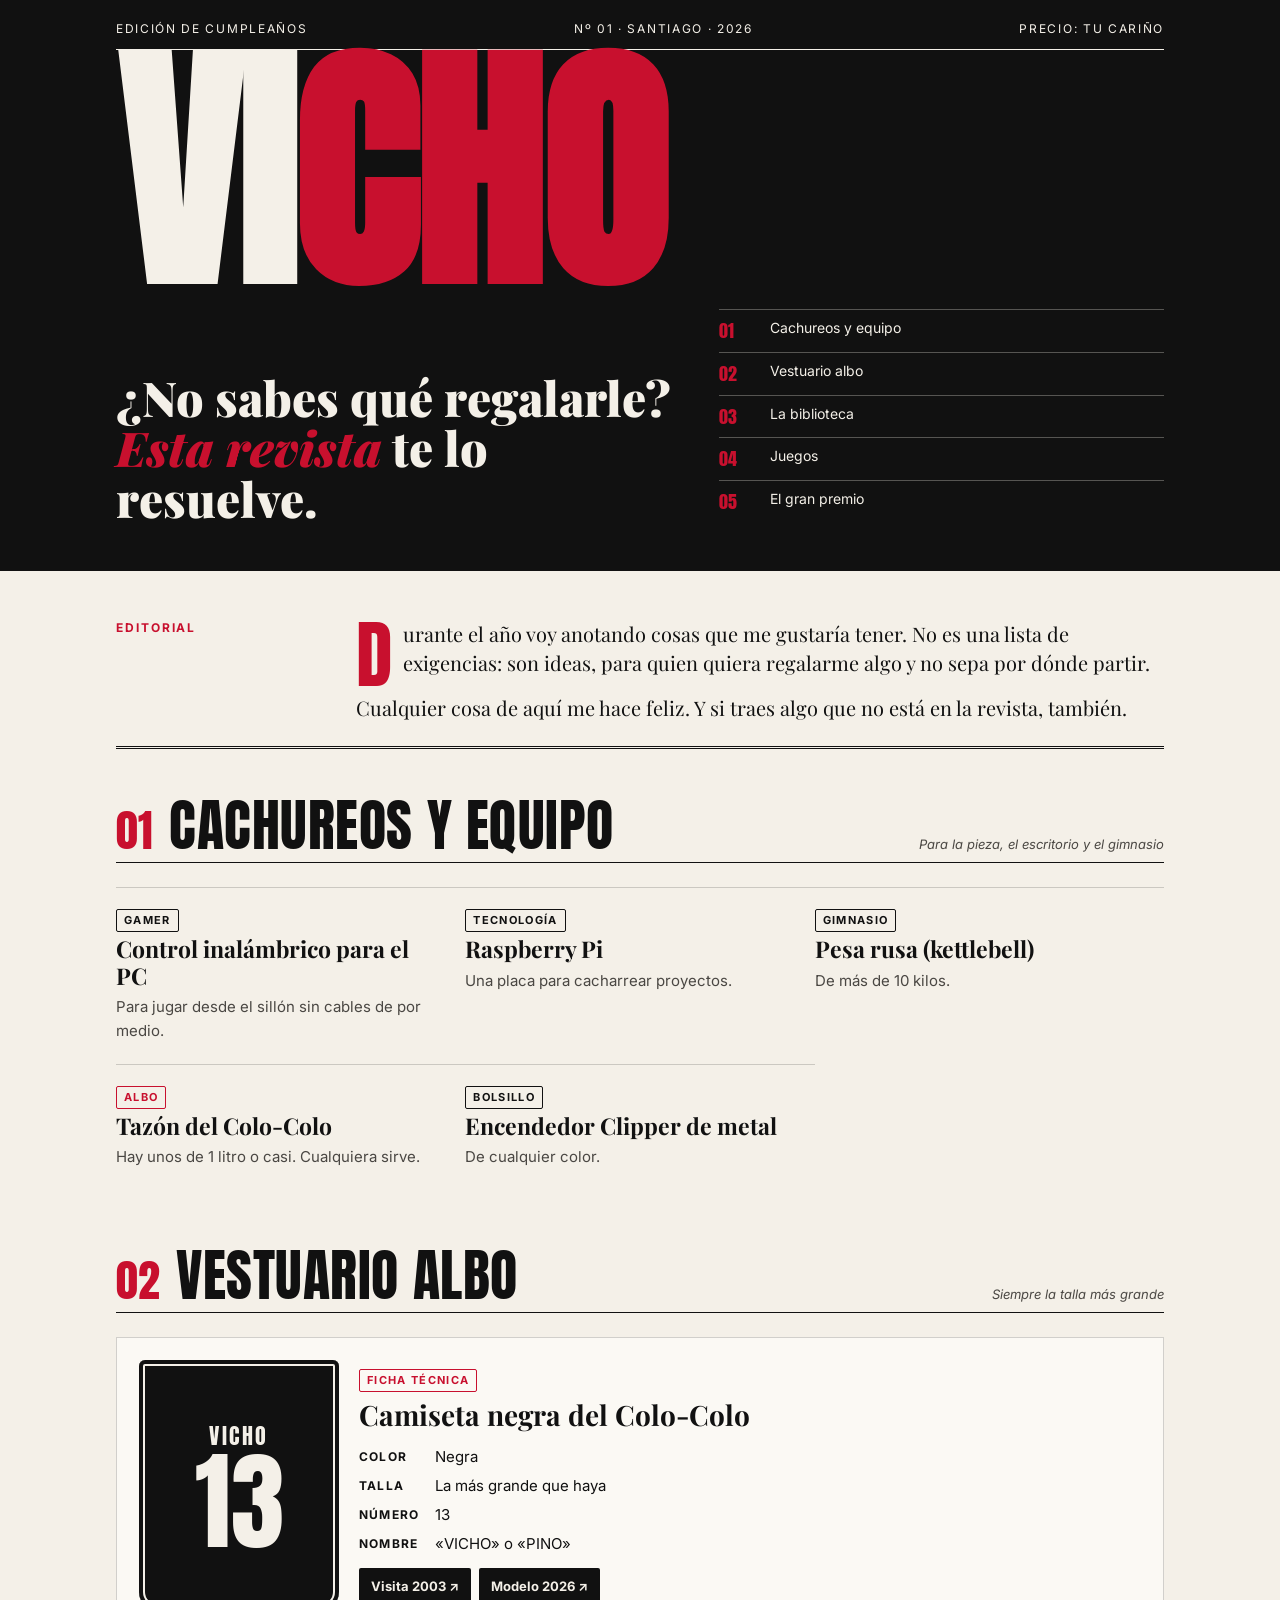
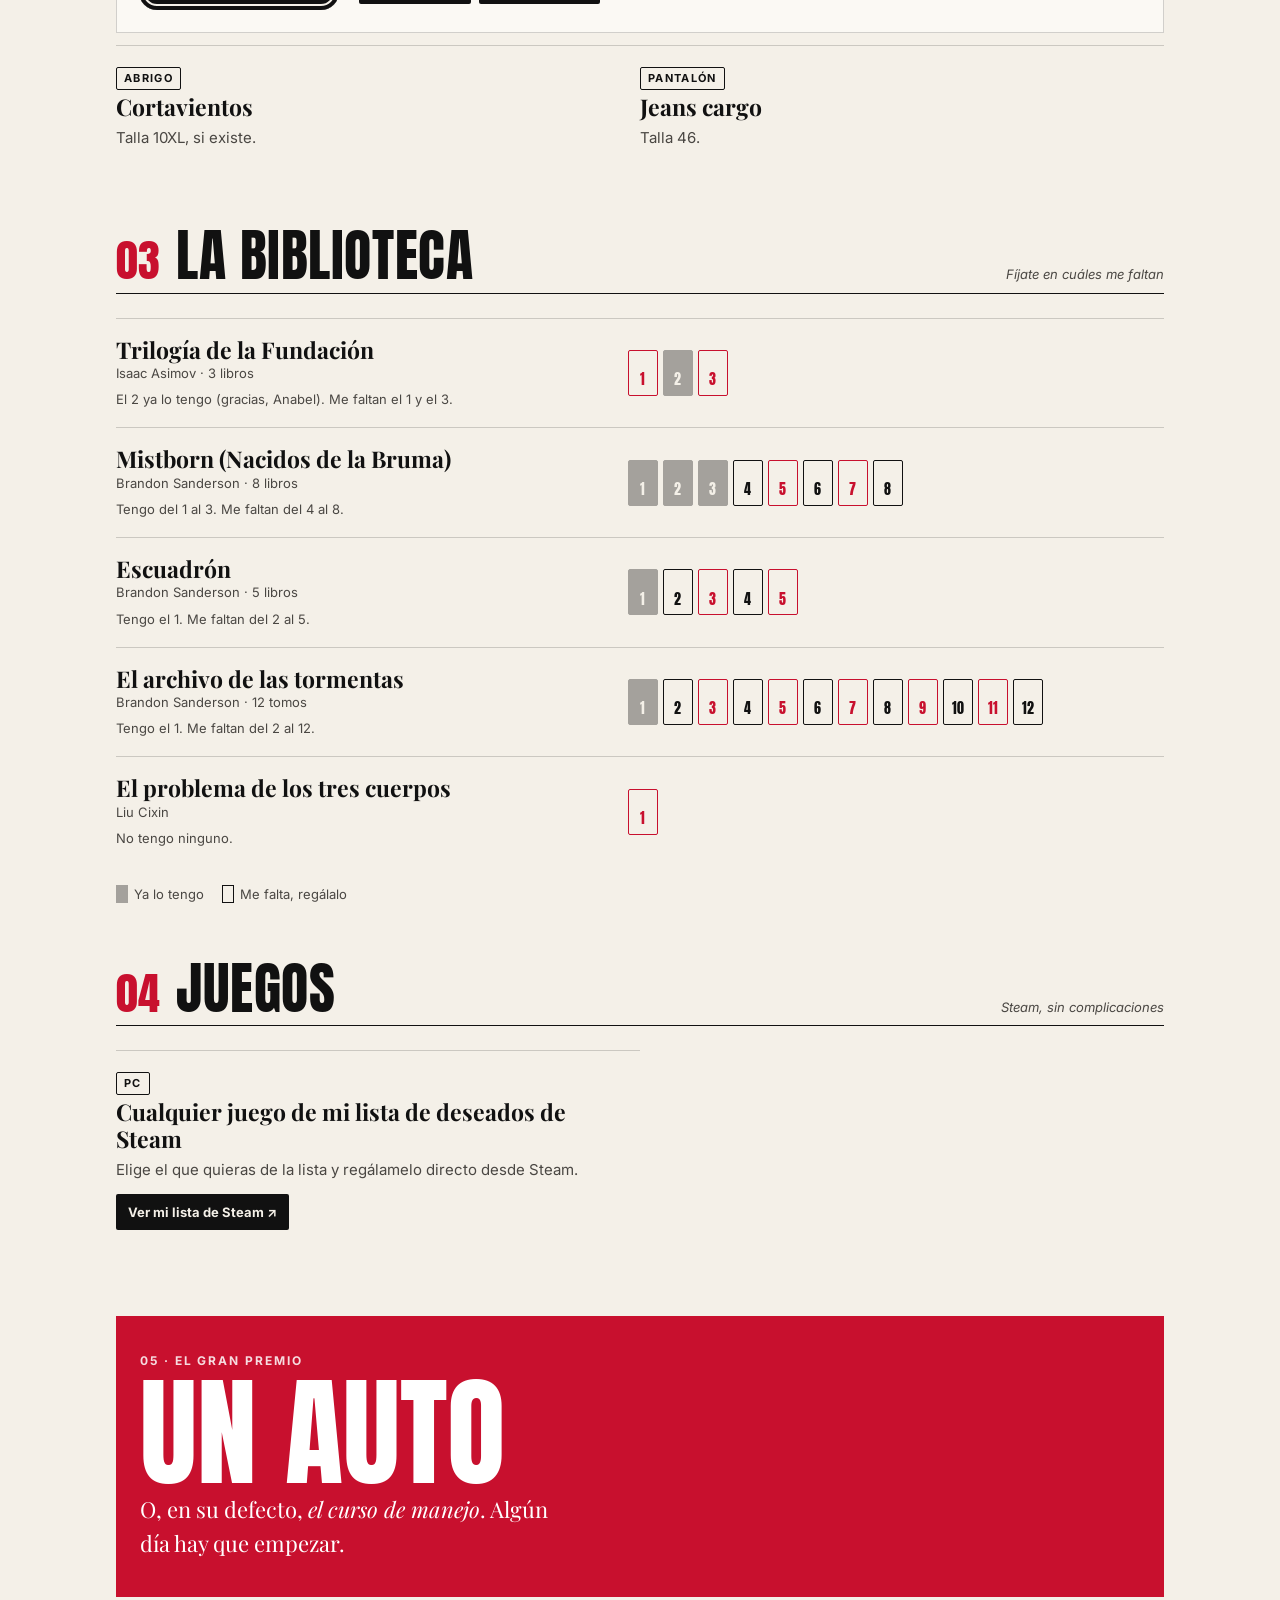
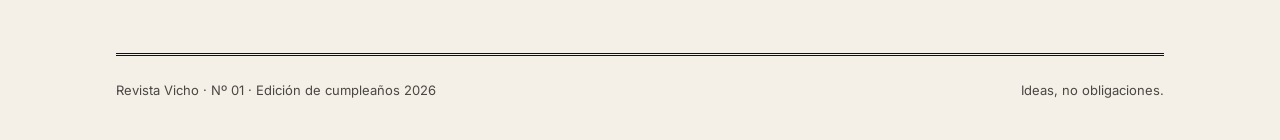
==== index.html @ fd941a2d "Revista Vicho: wishlist de cumpleaños Co-Authored-By: Claude Opus 5.5 <noreply@anthropic.com>" ====
<!doctype html>
<html lang="es">
<head>
<meta charset="utf-8">
<meta name="viewport" content="width=device-width, initial-scale=1">
<title>Revista Vicho</title>
<meta name="description" content="La wishlist de cumpleaños de Vicho, en formato revista: ideas para quien no sabe qué regalar.">
<link rel="preconnect" href="https://fonts.googleapis.com">
<link rel="preconnect" href="https://fonts.gstatic.com" crossorigin>
<link href="https://fonts.googleapis.com/css2?family=Anton&family=Playfair+Display:ital,wght@0,700;0,900;1,700&family=Inter:wght@400;500;700&display=swap" rel="stylesheet">
<style>
  :root {
    --papel: #f4f0e8;
    --tinta: #111111;
    --tinta-suave: #4a4743;
    --linea: #1111112e;
    --acento: #c8102e;
    --tarjeta: #fbf9f4;
    --tapa-fondo: #111111;
    --tapa-texto: #f4f0e8;
  }
  @media (prefers-color-scheme: dark) {
    :root:not([data-theme="light"]) {
      --papel: #141414;
      --tinta: #f1ede5;
      --tinta-suave: #b3ada3;
      --linea: #f1ede533;
      --acento: #ff4d5e;
      --tarjeta: #1c1c1c;
      --tapa-fondo: #f1ede5;
      --tapa-texto: #111111;
    }
  }
  :root[data-theme="dark"] {
    --papel: #141414;
    --tinta: #f1ede5;
    --tinta-suave: #b3ada3;
    --linea: #f1ede533;
    --acento: #ff4d5e;
    --tarjeta: #1c1c1c;
    --tapa-fondo: #f1ede5;
    --tapa-texto: #111111;
  }

  * { box-sizing: border-box; }
  html { -webkit-text-size-adjust: 100%; }
  body {
    margin: 0;
    background: var(--papel);
    color: var(--tinta);
    font-family: "Inter", system-ui, sans-serif;
    font-size: 16px;
    line-height: 1.55;
  }
  a { color: inherit; }
  .hoja { max-width: 1080px; margin: 0 auto; padding: 0 16px; }

  /* ---------- Portada ---------- */
  .portada {
    background: var(--tapa-fondo);
    color: var(--tapa-texto);
    padding: 20px 0 48px;
    overflow: hidden;
  }
  .barra {
    display: flex; justify-content: space-between; gap: 12px; flex-wrap: wrap;
    font-size: 12px; letter-spacing: .14em; text-transform: uppercase;
    border-bottom: 1px solid currentColor; padding-bottom: 10px;
  }
  .cabecera {
    font-family: "Anton", Impact, sans-serif;
    font-size: clamp(88px, 24vw, 260px);
    line-height: .82;
    letter-spacing: -.01em;
    margin: 18px 0 0;
    text-transform: uppercase;
  }
  .cabecera span { color: var(--acento); }
  .bajada {
    display: grid; grid-template-columns: 1fr; gap: 24px; margin-top: 28px;
  }
  @media (min-width: 760px) { .bajada { grid-template-columns: 1.3fr 1fr; align-items: end; } }
  .titular {
    font-family: "Playfair Display", Georgia, serif;
    font-weight: 900; font-size: clamp(28px, 4.6vw, 48px); line-height: 1.05; margin: 0;
  }
  .titular em { font-style: italic; color: var(--acento); }
  .sumario { list-style: none; margin: 0; padding: 0; font-size: 14px; }
  .sumario li { display: flex; gap: 12px; padding: 7px 0; border-top: 1px solid color-mix(in srgb, currentColor 30%, transparent); }
  .sumario b { font-family: "Anton", sans-serif; font-weight: 400; font-size: 18px; min-width: 2.2em; color: var(--acento); }
  .sumario a { text-decoration: none; }
  .sumario a:hover { text-decoration: underline; }

  /* ---------- Editorial ---------- */
  .editorial {
    display: grid; grid-template-columns: 1fr; gap: 20px;
    padding: 48px 0 8px; border-bottom: 3px double var(--tinta);
  }
  @media (min-width: 760px) { .editorial { grid-template-columns: 220px 1fr; } }
  .rotulo {
    font-size: 12px; letter-spacing: .16em; text-transform: uppercase; font-weight: 700; color: var(--acento);
  }
  .editorial p { margin: 0 0 16px; font-family: "Playfair Display", Georgia, serif; font-size: 20px; line-height: 1.45; }
  .editorial p:first-child::first-letter {
    font-family: "Anton", sans-serif; float: left; font-size: 74px; line-height: .8; padding: 6px 10px 0 0; color: var(--acento);
  }

  /* ---------- Secciones ---------- */
  .seccion { padding: 48px 0 8px; }
  .seccion-cab {
    display: flex; align-items: baseline; gap: 16px; flex-wrap: wrap;
    border-bottom: 1px solid var(--tinta); padding-bottom: 8px; margin-bottom: 24px;
  }
  .seccion-cab .num { font-family: "Anton", sans-serif; font-size: 44px; line-height: 1; color: var(--acento); }
  .seccion-cab h2 {
    font-family: "Anton", sans-serif; font-weight: 400; text-transform: uppercase;
    font-size: clamp(32px, 6vw, 56px); line-height: 1; margin: 0; letter-spacing: .01em;
  }
  .seccion-cab .pie { margin-left: auto; font-size: 13px; color: var(--tinta-suave); font-style: italic; }

  .grilla { display: grid; grid-template-columns: 1fr; gap: 0; }
  @media (min-width: 640px) { .grilla { grid-template-columns: 1fr 1fr; } }
  @media (min-width: 960px) { .grilla.tres { grid-template-columns: repeat(3, 1fr); } }

  .item {
    padding: 18px 18px 22px 0; border-top: 1px solid var(--linea);
  }
  @media (min-width: 640px) {
    .item { padding-right: 24px; }
  }
  .item h3 {
    font-family: "Playfair Display", Georgia, serif; font-weight: 700; font-size: 23px; line-height: 1.15; margin: 4px 0 6px;
  }
  .item p { margin: 0; color: var(--tinta-suave); font-size: 15px; }
  .etiqueta {
    display: inline-block; font-size: 11px; letter-spacing: .12em; text-transform: uppercase; font-weight: 700;
    border: 1px solid currentColor; padding: 2px 7px; border-radius: 2px;
  }
  .etiqueta.roja { color: var(--acento); }
  .enlaces { display: flex; flex-wrap: wrap; gap: 8px; margin-top: 12px; }
  .boton {
    display: inline-flex; align-items: center; gap: 6px; text-decoration: none; font-size: 13px; font-weight: 700;
    background: var(--tinta); color: var(--papel); padding: 8px 12px; border-radius: 2px;
  }
  .boton:hover { background: var(--acento); color: #fff; }
  .boton:focus-visible, a:focus-visible { outline: 3px solid var(--acento); outline-offset: 2px; }

  /* Ficha técnica para la polera */
  .ficha {
    background: var(--tarjeta); border: 1px solid var(--linea); padding: 22px; margin-top: 8px;
    display: grid; grid-template-columns: 1fr; gap: 20px;
  }
  @media (min-width: 760px) { .ficha { grid-template-columns: 200px 1fr; align-items: center; } }
  .dorsal {
    background: #111; color: #f4f0e8; aspect-ratio: 4/5; display: flex; flex-direction: column; align-items: center;
    justify-content: center; border-radius: 6px 6px 18px 18px; max-width: 200px; width: 100%; margin: 0 auto;
    box-shadow: inset 0 0 0 4px #111, inset 0 0 0 6px #f4f0e8;
  }
  .dorsal .nombre { font-family: "Anton", sans-serif; letter-spacing: .12em; font-size: 22px; }
  .dorsal .n13 { font-family: "Anton", sans-serif; font-size: 108px; line-height: .9; }
  .ficha dl { margin: 0; display: grid; grid-template-columns: max-content 1fr; gap: 6px 16px; font-size: 15px; }
  .ficha dt { font-weight: 700; text-transform: uppercase; font-size: 12px; letter-spacing: .1em; padding-top: 3px; }
  .ficha dd { margin: 0; }

  /* Libros */
  .saga { padding: 18px 0; border-top: 1px solid var(--linea); display: grid; grid-template-columns: 1fr; gap: 10px; }
  @media (min-width: 760px) { .saga { grid-template-columns: 1fr 1.1fr; align-items: center; gap: 24px; } }
  .saga h3 { font-family: "Playfair Display", Georgia, serif; font-size: 23px; margin: 0; line-height: 1.15; }
  .saga .autor { font-size: 13px; color: var(--tinta-suave); }
  .lomos { display: flex; flex-wrap: wrap; gap: 5px; }
  .lomo {
    width: 30px; height: 46px; display: flex; align-items: flex-end; justify-content: center; padding-bottom: 4px;
    font-family: "Anton", sans-serif; font-size: 14px; border: 1.5px solid var(--tinta); border-radius: 2px;
  }
  .lomo.tengo { background: var(--tinta); color: var(--papel); opacity: .35; }
  .lomo.falta { background: transparent; color: var(--tinta); }
  .lomo.falta:nth-child(odd) { border-color: var(--acento); color: var(--acento); }
  .saga .nota { font-size: 13px; color: var(--tinta-suave); margin-top: 6px; }
  .leyenda { display: flex; gap: 18px; font-size: 13px; color: var(--tinta-suave); margin-top: 18px; flex-wrap: wrap; }
  .leyenda span { display: inline-flex; align-items: center; gap: 6px; }
  .leyenda i { width: 12px; height: 18px; border: 1.5px solid var(--tinta); display: inline-block; }
  .leyenda i.t { background: var(--tinta); opacity: .35; }

  /* Gran premio */
  .premio {
    margin: 56px 0 0; background: var(--acento); color: #fff; padding: 36px 24px; position: relative; overflow: hidden;
  }
  .premio .rotulo { color: #fff; opacity: .85; }
  .premio h2 {
    font-family: "Anton", sans-serif; font-weight: 400; text-transform: uppercase; margin: 8px 0 6px;
    font-size: clamp(48px, 11vw, 120px); line-height: .9;
  }
  .premio p { font-family: "Playfair Display", Georgia, serif; font-size: 22px; margin: 0; max-width: 34ch; }
  .premio p em { font-style: italic; }

  footer {
    margin-top: 56px; padding: 24px 0 40px; border-top: 3px double var(--tinta); font-size: 13px; color: var(--tinta-suave);
    display: flex; justify-content: space-between; gap: 12px; flex-wrap: wrap;
  }
</style>
</head>
<body>

<header class="portada">
  <div class="hoja">
    <div class="barra">
      <span>Edición de cumpleaños</span>
      <span>Nº 01 · Santiago · 2026</span>
      <span>Precio: tu cariño</span>
    </div>
    <h1 class="cabecera">Vi<span>cho</span></h1>
    <div class="bajada">
      <p class="titular">¿No sabes qué regalarle? <em>Esta revista</em> te lo resuelve.</p>
      <ul class="sumario" aria-label="En esta edición">
        <li><b>01</b><a href="#cachureos">Cachureos y equipo</a></li>
        <li><b>02</b><a href="#vestuario">Vestuario albo</a></li>
        <li><b>03</b><a href="#biblioteca">La biblioteca</a></li>
        <li><b>04</b><a href="#juegos">Juegos</a></li>
        <li><b>05</b><a href="#premio">El gran premio</a></li>
      </ul>
    </div>
  </div>
</header>

<main class="hoja">

  <section class="editorial">
    <div class="rotulo">Editorial</div>
    <div>
      <p>Durante el año voy anotando cosas que me gustaría tener. No es una lista de exigencias: son ideas, para quien quiera regalarme algo y no sepa por dónde partir.</p>
      <p>Cualquier cosa de aquí me hace feliz. Y si traes algo que no está en la revista, también.</p>
    </div>
  </section>

  <section class="seccion" id="cachureos">
    <div class="seccion-cab">
      <span class="num">01</span>
      <h2>Cachureos y equipo</h2>
      <span class="pie">Para la pieza, el escritorio y el gimnasio</span>
    </div>
    <div class="grilla tres">
      <article class="item">
        <span class="etiqueta">Gamer</span>
        <h3>Control inalámbrico para el PC</h3>
        <p>Para jugar desde el sillón sin cables de por medio.</p>
      </article>
      <article class="item">
        <span class="etiqueta">Tecnología</span>
        <h3>Raspberry Pi</h3>
        <p>Una placa para cacharrear proyectos.</p>
      </article>
      <article class="item">
        <span class="etiqueta">Gimnasio</span>
        <h3>Pesa rusa (kettlebell)</h3>
        <p>De más de 10 kilos.</p>
      </article>
      <article class="item">
        <span class="etiqueta roja">Albo</span>
        <h3>Tazón del Colo-Colo</h3>
        <p>Hay unos de 1 litro o casi. Cualquiera sirve.</p>
      </article>
      <article class="item">
        <span class="etiqueta">Bolsillo</span>
        <h3>Encendedor Clipper de metal</h3>
        <p>De cualquier color.</p>
      </article>
    </div>
  </section>

  <section class="seccion" id="vestuario">
    <div class="seccion-cab">
      <span class="num">02</span>
      <h2>Vestuario albo</h2>
      <span class="pie">Siempre la talla más grande</span>
    </div>

    <div class="ficha">
      <div class="dorsal" aria-hidden="true">
        <span class="nombre">VICHO</span>
        <span class="n13">13</span>
      </div>
      <div>
        <span class="etiqueta roja">Ficha técnica</span>
        <h3 style="font-family:'Playfair Display',Georgia,serif;font-size:28px;margin:8px 0 14px;line-height:1.1">Camiseta negra del Colo-Colo</h3>
        <dl>
          <dt>Color</dt><dd>Negra</dd>
          <dt>Talla</dt><dd>La más grande que haya</dd>
          <dt>Número</dt><dd>13</dd>
          <dt>Nombre</dt><dd>«VICHO» o «PINO»</dd>
        </dl>
        <div class="enlaces">
          <a class="boton" href="https://factory-store8899.com/products/partido-de-visitante-del-colo-2003" target="_blank" rel="noopener">Visita 2003 ↗</a>
          <a class="boton" href="https://factory-store8899.com/products/2026-colo-reservaprecio-fijo-con-impuestos-incluidos-1?VariantsId=17378" target="_blank" rel="noopener">Modelo 2026 ↗</a>
        </div>
      </div>
    </div>

    <div class="grilla" style="margin-top:12px">
      <article class="item">
        <span class="etiqueta">Abrigo</span>
        <h3>Cortavientos</h3>
        <p>Talla 10XL, si existe.</p>
      </article>
      <article class="item">
        <span class="etiqueta">Pantalón</span>
        <h3>Jeans cargo</h3>
        <p>Talla 46.</p>
      </article>
    </div>
  </section>

  <section class="seccion" id="biblioteca">
    <div class="seccion-cab">
      <span class="num">03</span>
      <h2>La biblioteca</h2>
      <span class="pie">Fíjate en cuáles me faltan</span>
    </div>

    <div class="saga">
      <div>
        <h3>Trilogía de la Fundación</h3>
        <div class="autor">Isaac Asimov · 3 libros</div>
        <div class="nota">El 2 ya lo tengo (gracias, Anabel). Me faltan el 1 y el 3.</div>
      </div>
      <div class="lomos" aria-label="Tengo el 2; me faltan el 1 y el 3">
        <span class="lomo falta">1</span><span class="lomo tengo">2</span><span class="lomo falta">3</span>
      </div>
    </div>

    <div class="saga">
      <div>
        <h3>Mistborn (Nacidos de la Bruma)</h3>
        <div class="autor">Brandon Sanderson · 8 libros</div>
        <div class="nota">Tengo del 1 al 3. Me faltan del 4 al 8.</div>
      </div>
      <div class="lomos" aria-label="Tengo del 1 al 3; me faltan del 4 al 8">
        <span class="lomo tengo">1</span><span class="lomo tengo">2</span><span class="lomo tengo">3</span><span class="lomo falta">4</span><span class="lomo falta">5</span><span class="lomo falta">6</span><span class="lomo falta">7</span><span class="lomo falta">8</span>
      </div>
    </div>

    <div class="saga">
      <div>
        <h3>Escuadrón</h3>
        <div class="autor">Brandon Sanderson · 5 libros</div>
        <div class="nota">Tengo el 1. Me faltan del 2 al 5.</div>
      </div>
      <div class="lomos" aria-label="Tengo el 1; me faltan del 2 al 5">
        <span class="lomo tengo">1</span><span class="lomo falta">2</span><span class="lomo falta">3</span><span class="lomo falta">4</span><span class="lomo falta">5</span>
      </div>
    </div>

    <div class="saga">
      <div>
        <h3>El archivo de las tormentas</h3>
        <div class="autor">Brandon Sanderson · 12 tomos</div>
        <div class="nota">Tengo el 1. Me faltan del 2 al 12.</div>
      </div>
      <div class="lomos" aria-label="Tengo el 1; me faltan del 2 al 12">
        <span class="lomo tengo">1</span><span class="lomo falta">2</span><span class="lomo falta">3</span><span class="lomo falta">4</span><span class="lomo falta">5</span><span class="lomo falta">6</span><span class="lomo falta">7</span><span class="lomo falta">8</span><span class="lomo falta">9</span><span class="lomo falta">10</span><span class="lomo falta">11</span><span class="lomo falta">12</span>
      </div>
    </div>

    <div class="saga">
      <div>
        <h3>El problema de los tres cuerpos</h3>
        <div class="autor">Liu Cixin</div>
        <div class="nota">No tengo ninguno.</div>
      </div>
      <div class="lomos" aria-label="No tengo ninguno">
        <span class="lomo falta">1</span>
      </div>
    </div>

    <div class="leyenda">
      <span><i class="t"></i> Ya lo tengo</span>
      <span><i></i> Me falta, regálalo</span>
    </div>
  </section>

  <section class="seccion" id="juegos">
    <div class="seccion-cab">
      <span class="num">04</span>
      <h2>Juegos</h2>
      <span class="pie">Steam, sin complicaciones</span>
    </div>
    <div class="grilla">
      <article class="item">
        <span class="etiqueta">PC</span>
        <h3>Cualquier juego de mi lista de deseados de Steam</h3>
        <p>Elige el que quieras de la lista y regálamelo directo desde Steam.</p>
        <div class="enlaces">
          <a class="boton" href="https://store.steampowered.com/wishlist/id/Kiefer__/" target="_blank" rel="noopener">Ver mi lista de Steam ↗</a>
        </div>
      </article>
    </div>
  </section>

  <section class="premio" id="premio">
    <div class="rotulo">05 · El gran premio</div>
    <h2>Un auto</h2>
    <p>O, en su defecto, <em>el curso de manejo</em>. Algún día hay que empezar.</p>
  </section>

  <footer>
    <span>Revista Vicho · Nº 01 · Edición de cumpleaños 2026</span>
    <span>Ideas, no obligaciones.</span>
  </footer>
</main>

</body>
</html>
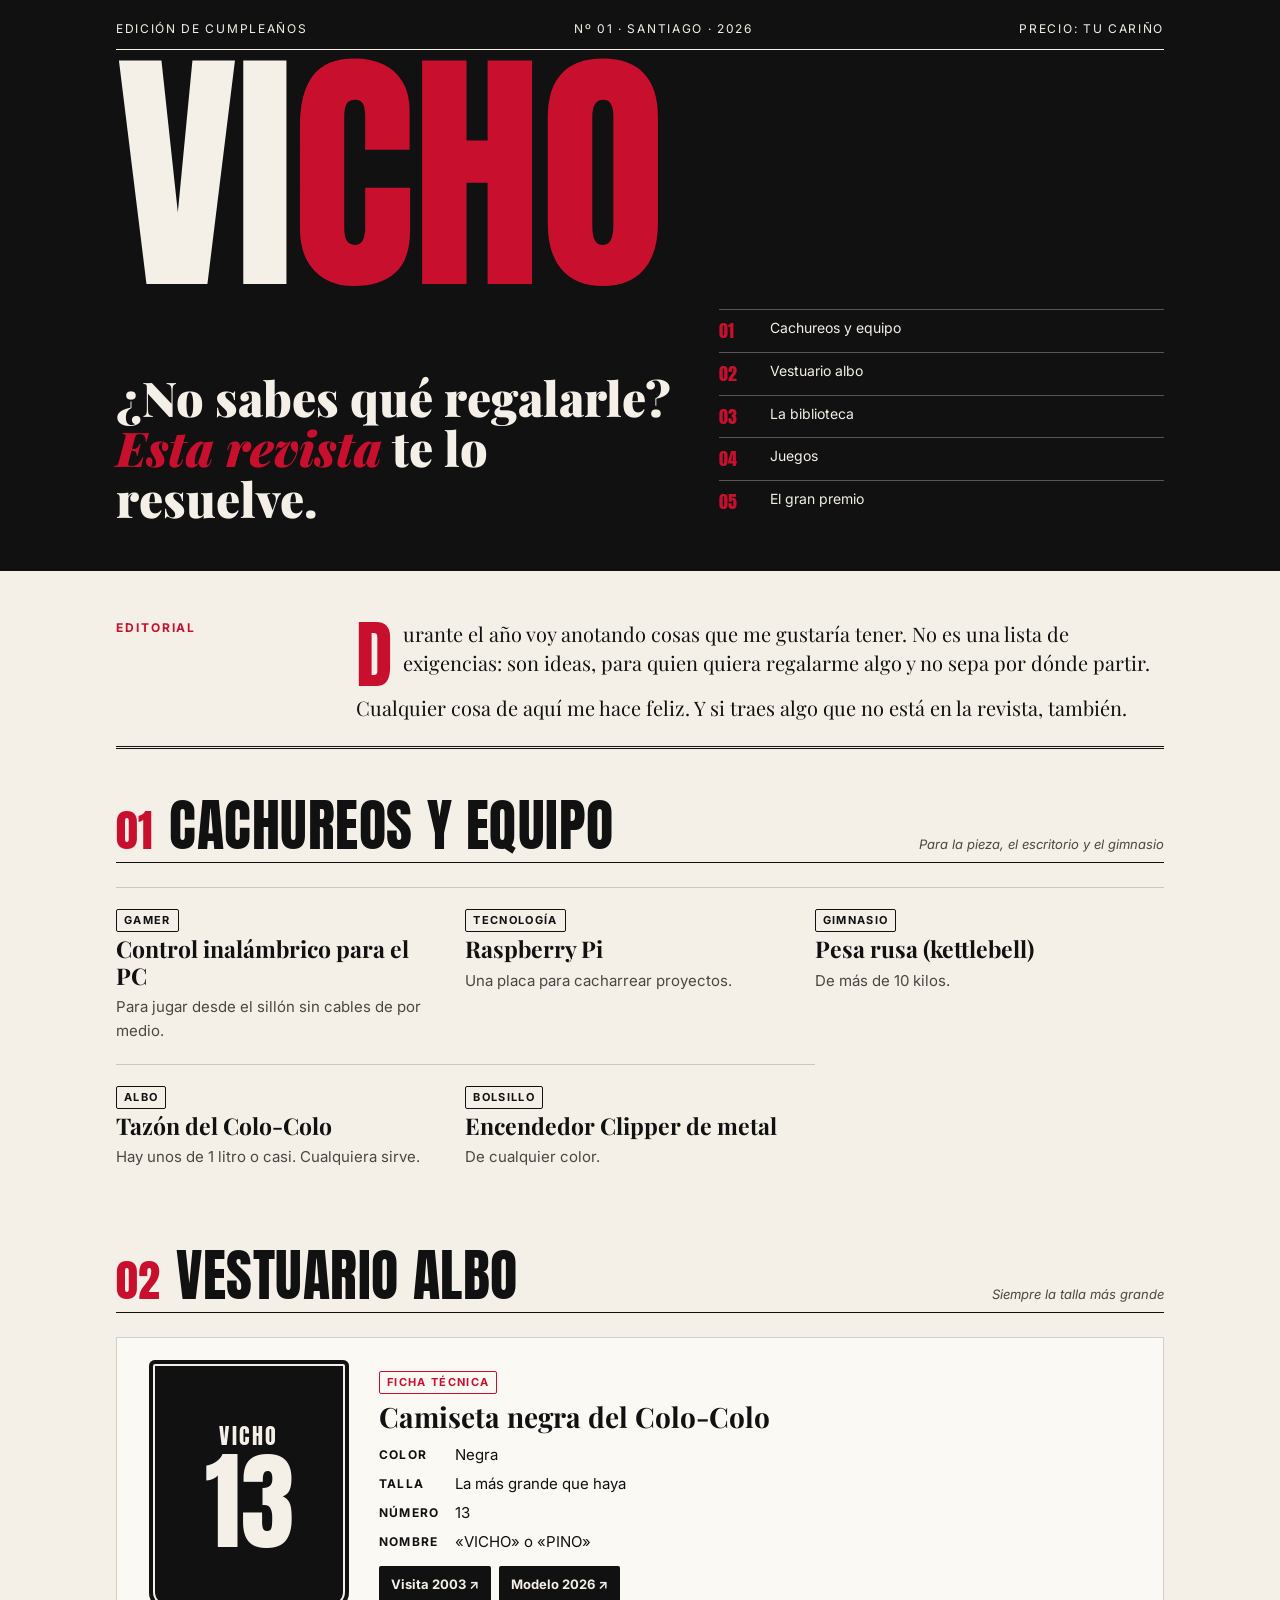
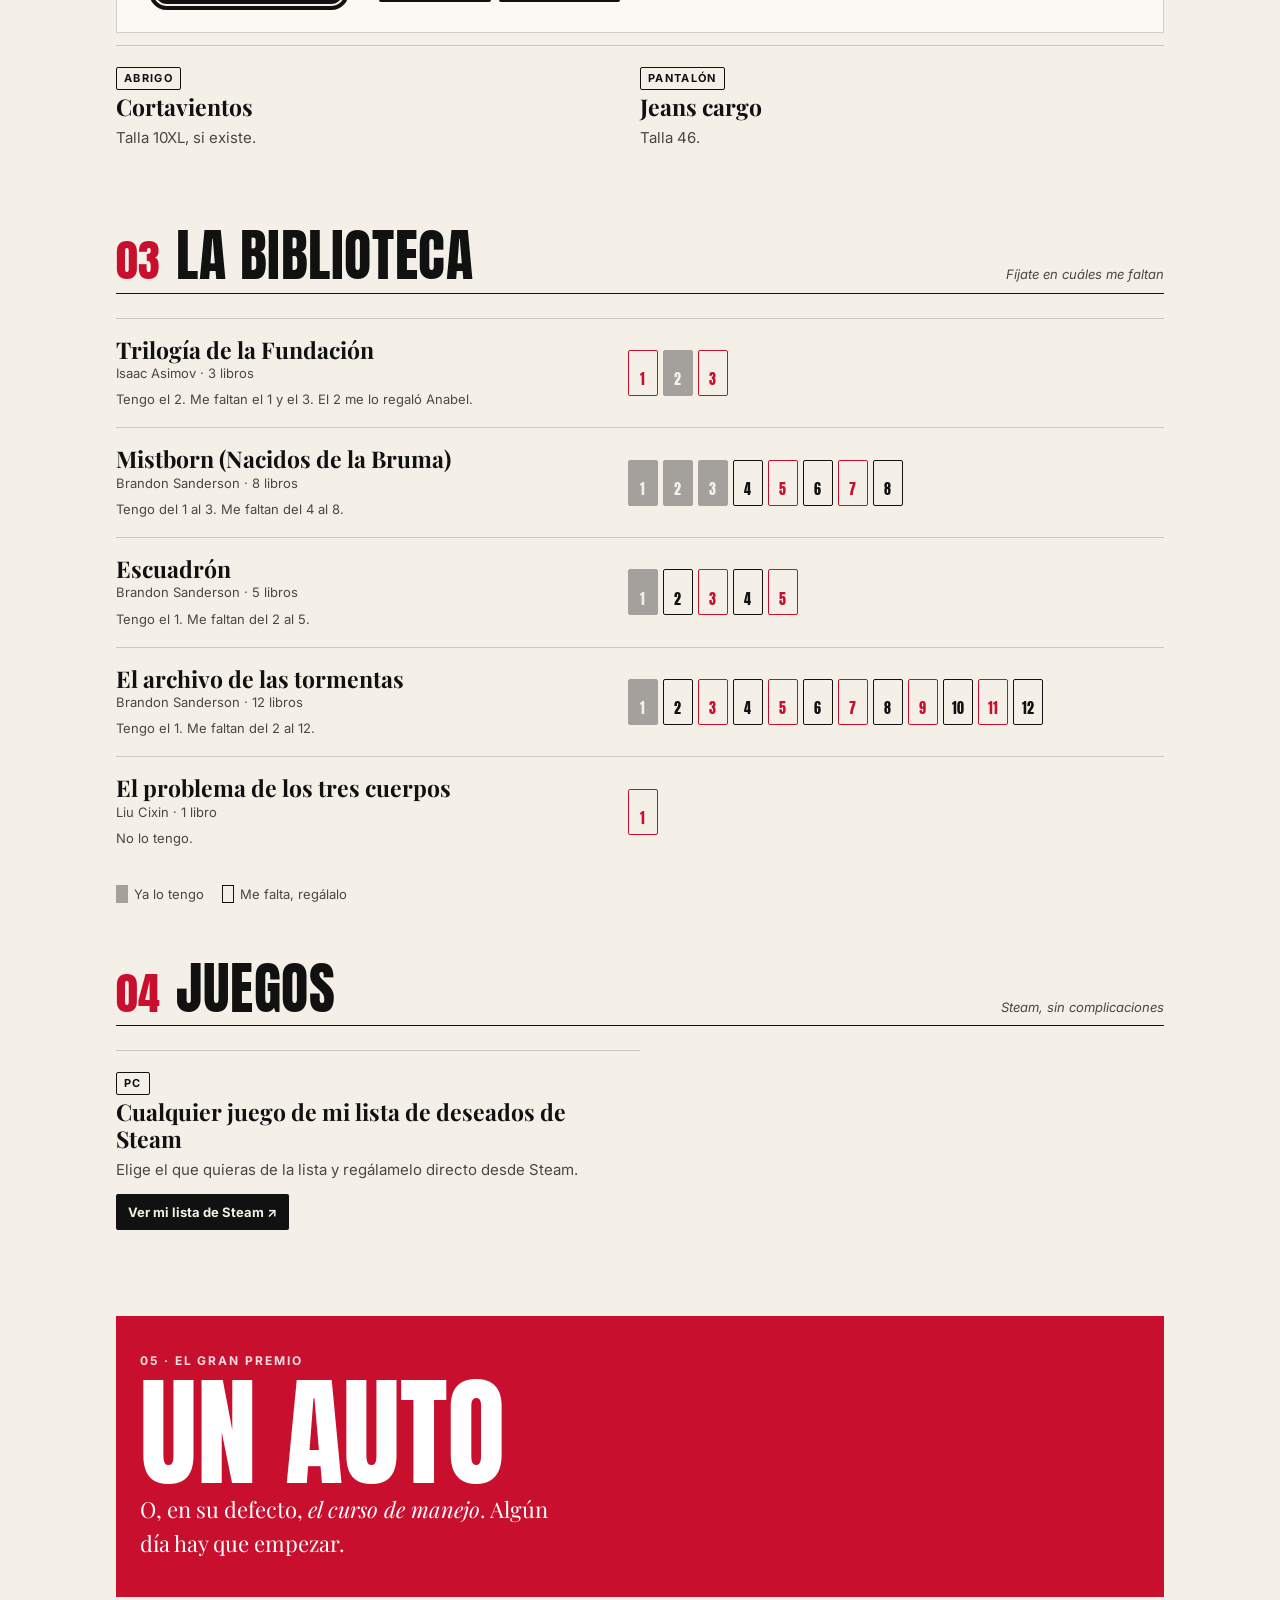
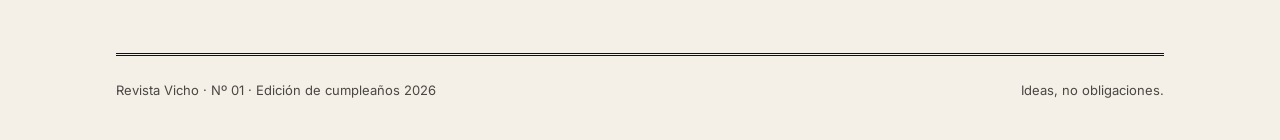
==== commit 0d4ea42b: "Editor de la revista: datos en datos.js, fotos, links y publicar.bat Co-Authored-By: Claude Opus 5.5" ====
--- a/index.html
+++ b/index.html
@@ -8,404 +8,16 @@
 <link rel="preconnect" href="https://fonts.googleapis.com">
 <link rel="preconnect" href="https://fonts.gstatic.com" crossorigin>
 <link href="https://fonts.googleapis.com/css2?family=Anton&family=Playfair+Display:ital,wght@0,700;0,900;1,700&family=Inter:wght@400;500;700&display=swap" rel="stylesheet">
-<style>
-  :root {
-    --papel: #f4f0e8;
-    --tinta: #111111;
-    --tinta-suave: #4a4743;
-    --linea: #1111112e;
-    --acento: #c8102e;
-    --tarjeta: #fbf9f4;
-    --tapa-fondo: #111111;
-    --tapa-texto: #f4f0e8;
-  }
-  @media (prefers-color-scheme: dark) {
-    :root:not([data-theme="light"]) {
-      --papel: #141414;
-      --tinta: #f1ede5;
-      --tinta-suave: #b3ada3;
-      --linea: #f1ede533;
-      --acento: #ff4d5e;
-      --tarjeta: #1c1c1c;
-      --tapa-fondo: #f1ede5;
-      --tapa-texto: #111111;
-    }
-  }
-  :root[data-theme="dark"] {
-    --papel: #141414;
-    --tinta: #f1ede5;
-    --tinta-suave: #b3ada3;
-    --linea: #f1ede533;
-    --acento: #ff4d5e;
-    --tarjeta: #1c1c1c;
-    --tapa-fondo: #f1ede5;
-    --tapa-texto: #111111;
-  }
-
-  * { box-sizing: border-box; }
-  html { -webkit-text-size-adjust: 100%; }
-  body {
-    margin: 0;
-    background: var(--papel);
-    color: var(--tinta);
-    font-family: "Inter", system-ui, sans-serif;
-    font-size: 16px;
-    line-height: 1.55;
-  }
-  a { color: inherit; }
-  .hoja { max-width: 1080px; margin: 0 auto; padding: 0 16px; }
-
-  /* ---------- Portada ---------- */
-  .portada {
-    background: var(--tapa-fondo);
-    color: var(--tapa-texto);
-    padding: 20px 0 48px;
-    overflow: hidden;
-  }
-  .barra {
-    display: flex; justify-content: space-between; gap: 12px; flex-wrap: wrap;
-    font-size: 12px; letter-spacing: .14em; text-transform: uppercase;
-    border-bottom: 1px solid currentColor; padding-bottom: 10px;
-  }
-  .cabecera {
-    font-family: "Anton", Impact, sans-serif;
-    font-size: clamp(88px, 24vw, 260px);
-    line-height: .82;
-    letter-spacing: -.01em;
-    margin: 18px 0 0;
-    text-transform: uppercase;
-  }
-  .cabecera span { color: var(--acento); }
-  .bajada {
-    display: grid; grid-template-columns: 1fr; gap: 24px; margin-top: 28px;
-  }
-  @media (min-width: 760px) { .bajada { grid-template-columns: 1.3fr 1fr; align-items: end; } }
-  .titular {
-    font-family: "Playfair Display", Georgia, serif;
-    font-weight: 900; font-size: clamp(28px, 4.6vw, 48px); line-height: 1.05; margin: 0;
-  }
-  .titular em { font-style: italic; color: var(--acento); }
-  .sumario { list-style: none; margin: 0; padding: 0; font-size: 14px; }
-  .sumario li { display: flex; gap: 12px; padding: 7px 0; border-top: 1px solid color-mix(in srgb, currentColor 30%, transparent); }
-  .sumario b { font-family: "Anton", sans-serif; font-weight: 400; font-size: 18px; min-width: 2.2em; color: var(--acento); }
-  .sumario a { text-decoration: none; }
-  .sumario a:hover { text-decoration: underline; }
-
-  /* ---------- Editorial ---------- */
-  .editorial {
-    display: grid; grid-template-columns: 1fr; gap: 20px;
-    padding: 48px 0 8px; border-bottom: 3px double var(--tinta);
-  }
-  @media (min-width: 760px) { .editorial { grid-template-columns: 220px 1fr; } }
-  .rotulo {
-    font-size: 12px; letter-spacing: .16em; text-transform: uppercase; font-weight: 700; color: var(--acento);
-  }
-  .editorial p { margin: 0 0 16px; font-family: "Playfair Display", Georgia, serif; font-size: 20px; line-height: 1.45; }
-  .editorial p:first-child::first-letter {
-    font-family: "Anton", sans-serif; float: left; font-size: 74px; line-height: .8; padding: 6px 10px 0 0; color: var(--acento);
-  }
-
-  /* ---------- Secciones ---------- */
-  .seccion { padding: 48px 0 8px; }
-  .seccion-cab {
-    display: flex; align-items: baseline; gap: 16px; flex-wrap: wrap;
-    border-bottom: 1px solid var(--tinta); padding-bottom: 8px; margin-bottom: 24px;
-  }
-  .seccion-cab .num { font-family: "Anton", sans-serif; font-size: 44px; line-height: 1; color: var(--acento); }
-  .seccion-cab h2 {
-    font-family: "Anton", sans-serif; font-weight: 400; text-transform: uppercase;
-    font-size: clamp(32px, 6vw, 56px); line-height: 1; margin: 0; letter-spacing: .01em;
-  }
-  .seccion-cab .pie { margin-left: auto; font-size: 13px; color: var(--tinta-suave); font-style: italic; }
-
-  .grilla { display: grid; grid-template-columns: 1fr; gap: 0; }
-  @media (min-width: 640px) { .grilla { grid-template-columns: 1fr 1fr; } }
-  @media (min-width: 960px) { .grilla.tres { grid-template-columns: repeat(3, 1fr); } }
-
-  .item {
-    padding: 18px 18px 22px 0; border-top: 1px solid var(--linea);
-  }
-  @media (min-width: 640px) {
-    .item { padding-right: 24px; }
-  }
-  .item h3 {
-    font-family: "Playfair Display", Georgia, serif; font-weight: 700; font-size: 23px; line-height: 1.15; margin: 4px 0 6px;
-  }
-  .item p { margin: 0; color: var(--tinta-suave); font-size: 15px; }
-  .etiqueta {
-    display: inline-block; font-size: 11px; letter-spacing: .12em; text-transform: uppercase; font-weight: 700;
-    border: 1px solid currentColor; padding: 2px 7px; border-radius: 2px;
-  }
-  .etiqueta.roja { color: var(--acento); }
-  .enlaces { display: flex; flex-wrap: wrap; gap: 8px; margin-top: 12px; }
-  .boton {
-    display: inline-flex; align-items: center; gap: 6px; text-decoration: none; font-size: 13px; font-weight: 700;
-    background: var(--tinta); color: var(--papel); padding: 8px 12px; border-radius: 2px;
-  }
-  .boton:hover { background: var(--acento); color: #fff; }
-  .boton:focus-visible, a:focus-visible { outline: 3px solid var(--acento); outline-offset: 2px; }
-
-  /* Ficha técnica para la polera */
-  .ficha {
-    background: var(--tarjeta); border: 1px solid var(--linea); padding: 22px; margin-top: 8px;
-    display: grid; grid-template-columns: 1fr; gap: 20px;
-  }
-  @media (min-width: 760px) { .ficha { grid-template-columns: 200px 1fr; align-items: center; } }
-  .dorsal {
-    background: #111; color: #f4f0e8; aspect-ratio: 4/5; display: flex; flex-direction: column; align-items: center;
-    justify-content: center; border-radius: 6px 6px 18px 18px; max-width: 200px; width: 100%; margin: 0 auto;
-    box-shadow: inset 0 0 0 4px #111, inset 0 0 0 6px #f4f0e8;
-  }
-  .dorsal .nombre { font-family: "Anton", sans-serif; letter-spacing: .12em; font-size: 22px; }
-  .dorsal .n13 { font-family: "Anton", sans-serif; font-size: 108px; line-height: .9; }
-  .ficha dl { margin: 0; display: grid; grid-template-columns: max-content 1fr; gap: 6px 16px; font-size: 15px; }
-  .ficha dt { font-weight: 700; text-transform: uppercase; font-size: 12px; letter-spacing: .1em; padding-top: 3px; }
-  .ficha dd { margin: 0; }
-
-  /* Libros */
-  .saga { padding: 18px 0; border-top: 1px solid var(--linea); display: grid; grid-template-columns: 1fr; gap: 10px; }
-  @media (min-width: 760px) { .saga { grid-template-columns: 1fr 1.1fr; align-items: center; gap: 24px; } }
-  .saga h3 { font-family: "Playfair Display", Georgia, serif; font-size: 23px; margin: 0; line-height: 1.15; }
-  .saga .autor { font-size: 13px; color: var(--tinta-suave); }
-  .lomos { display: flex; flex-wrap: wrap; gap: 5px; }
-  .lomo {
-    width: 30px; height: 46px; display: flex; align-items: flex-end; justify-content: center; padding-bottom: 4px;
-    font-family: "Anton", sans-serif; font-size: 14px; border: 1.5px solid var(--tinta); border-radius: 2px;
-  }
-  .lomo.tengo { background: var(--tinta); color: var(--papel); opacity: .35; }
-  .lomo.falta { background: transparent; color: var(--tinta); }
-  .lomo.falta:nth-child(odd) { border-color: var(--acento); color: var(--acento); }
-  .saga .nota { font-size: 13px; color: var(--tinta-suave); margin-top: 6px; }
-  .leyenda { display: flex; gap: 18px; font-size: 13px; color: var(--tinta-suave); margin-top: 18px; flex-wrap: wrap; }
-  .leyenda span { display: inline-flex; align-items: center; gap: 6px; }
-  .leyenda i { width: 12px; height: 18px; border: 1.5px solid var(--tinta); display: inline-block; }
-  .leyenda i.t { background: var(--tinta); opacity: .35; }
-
-  /* Gran premio */
-  .premio {
-    margin: 56px 0 0; background: var(--acento); color: #fff; padding: 36px 24px; position: relative; overflow: hidden;
-  }
-  .premio .rotulo { color: #fff; opacity: .85; }
-  .premio h2 {
-    font-family: "Anton", sans-serif; font-weight: 400; text-transform: uppercase; margin: 8px 0 6px;
-    font-size: clamp(48px, 11vw, 120px); line-height: .9;
-  }
-  .premio p { font-family: "Playfair Display", Georgia, serif; font-size: 22px; margin: 0; max-width: 34ch; }
-  .premio p em { font-style: italic; }
-
-  footer {
-    margin-top: 56px; padding: 24px 0 40px; border-top: 3px double var(--tinta); font-size: 13px; color: var(--tinta-suave);
-    display: flex; justify-content: space-between; gap: 12px; flex-wrap: wrap;
-  }
-</style>
+<link rel="stylesheet" href="estilos.css">
 </head>
 <body>
-
-<header class="portada">
-  <div class="hoja">
-    <div class="barra">
-      <span>Edición de cumpleaños</span>
-      <span>Nº 01 · Santiago · 2026</span>
-      <span>Precio: tu cariño</span>
-    </div>
-    <h1 class="cabecera">Vi<span>cho</span></h1>
-    <div class="bajada">
-      <p class="titular">¿No sabes qué regalarle? <em>Esta revista</em> te lo resuelve.</p>
-      <ul class="sumario" aria-label="En esta edición">
-        <li><b>01</b><a href="#cachureos">Cachureos y equipo</a></li>
-        <li><b>02</b><a href="#vestuario">Vestuario albo</a></li>
-        <li><b>03</b><a href="#biblioteca">La biblioteca</a></li>
-        <li><b>04</b><a href="#juegos">Juegos</a></li>
-        <li><b>05</b><a href="#premio">El gran premio</a></li>
-      </ul>
-    </div>
-  </div>
-</header>
-
-<main class="hoja">
-
-  <section class="editorial">
-    <div class="rotulo">Editorial</div>
-    <div>
-      <p>Durante el año voy anotando cosas que me gustaría tener. No es una lista de exigencias: son ideas, para quien quiera regalarme algo y no sepa por dónde partir.</p>
-      <p>Cualquier cosa de aquí me hace feliz. Y si traes algo que no está en la revista, también.</p>
-    </div>
-  </section>
-
-  <section class="seccion" id="cachureos">
-    <div class="seccion-cab">
-      <span class="num">01</span>
-      <h2>Cachureos y equipo</h2>
-      <span class="pie">Para la pieza, el escritorio y el gimnasio</span>
-    </div>
-    <div class="grilla tres">
-      <article class="item">
-        <span class="etiqueta">Gamer</span>
-        <h3>Control inalámbrico para el PC</h3>
-        <p>Para jugar desde el sillón sin cables de por medio.</p>
-      </article>
-      <article class="item">
-        <span class="etiqueta">Tecnología</span>
-        <h3>Raspberry Pi</h3>
-        <p>Una placa para cacharrear proyectos.</p>
-      </article>
-      <article class="item">
-        <span class="etiqueta">Gimnasio</span>
-        <h3>Pesa rusa (kettlebell)</h3>
-        <p>De más de 10 kilos.</p>
-      </article>
-      <article class="item">
-        <span class="etiqueta roja">Albo</span>
-        <h3>Tazón del Colo-Colo</h3>
-        <p>Hay unos de 1 litro o casi. Cualquiera sirve.</p>
-      </article>
-      <article class="item">
-        <span class="etiqueta">Bolsillo</span>
-        <h3>Encendedor Clipper de metal</h3>
-        <p>De cualquier color.</p>
-      </article>
-    </div>
-  </section>
-
-  <section class="seccion" id="vestuario">
-    <div class="seccion-cab">
-      <span class="num">02</span>
-      <h2>Vestuario albo</h2>
-      <span class="pie">Siempre la talla más grande</span>
-    </div>
-
-    <div class="ficha">
-      <div class="dorsal" aria-hidden="true">
-        <span class="nombre">VICHO</span>
-        <span class="n13">13</span>
-      </div>
-      <div>
-        <span class="etiqueta roja">Ficha técnica</span>
-        <h3 style="font-family:'Playfair Display',Georgia,serif;font-size:28px;margin:8px 0 14px;line-height:1.1">Camiseta negra del Colo-Colo</h3>
-        <dl>
-          <dt>Color</dt><dd>Negra</dd>
-          <dt>Talla</dt><dd>La más grande que haya</dd>
-          <dt>Número</dt><dd>13</dd>
-          <dt>Nombre</dt><dd>«VICHO» o «PINO»</dd>
-        </dl>
-        <div class="enlaces">
-          <a class="boton" href="https://factory-store8899.com/products/partido-de-visitante-del-colo-2003" target="_blank" rel="noopener">Visita 2003 ↗</a>
-          <a class="boton" href="https://factory-store8899.com/products/2026-colo-reservaprecio-fijo-con-impuestos-incluidos-1?VariantsId=17378" target="_blank" rel="noopener">Modelo 2026 ↗</a>
-        </div>
-      </div>
-    </div>
-
-    <div class="grilla" style="margin-top:12px">
-      <article class="item">
-        <span class="etiqueta">Abrigo</span>
-        <h3>Cortavientos</h3>
-        <p>Talla 10XL, si existe.</p>
-      </article>
-      <article class="item">
-        <span class="etiqueta">Pantalón</span>
-        <h3>Jeans cargo</h3>
-        <p>Talla 46.</p>
-      </article>
-    </div>
-  </section>
-
-  <section class="seccion" id="biblioteca">
-    <div class="seccion-cab">
-      <span class="num">03</span>
-      <h2>La biblioteca</h2>
-      <span class="pie">Fíjate en cuáles me faltan</span>
-    </div>
-
-    <div class="saga">
-      <div>
-        <h3>Trilogía de la Fundación</h3>
-        <div class="autor">Isaac Asimov · 3 libros</div>
-        <div class="nota">El 2 ya lo tengo (gracias, Anabel). Me faltan el 1 y el 3.</div>
-      </div>
-      <div class="lomos" aria-label="Tengo el 2; me faltan el 1 y el 3">
-        <span class="lomo falta">1</span><span class="lomo tengo">2</span><span class="lomo falta">3</span>
-      </div>
-    </div>
-
-    <div class="saga">
-      <div>
-        <h3>Mistborn (Nacidos de la Bruma)</h3>
-        <div class="autor">Brandon Sanderson · 8 libros</div>
-        <div class="nota">Tengo del 1 al 3. Me faltan del 4 al 8.</div>
-      </div>
-      <div class="lomos" aria-label="Tengo del 1 al 3; me faltan del 4 al 8">
-        <span class="lomo tengo">1</span><span class="lomo tengo">2</span><span class="lomo tengo">3</span><span class="lomo falta">4</span><span class="lomo falta">5</span><span class="lomo falta">6</span><span class="lomo falta">7</span><span class="lomo falta">8</span>
-      </div>
-    </div>
-
-    <div class="saga">
-      <div>
-        <h3>Escuadrón</h3>
-        <div class="autor">Brandon Sanderson · 5 libros</div>
-        <div class="nota">Tengo el 1. Me faltan del 2 al 5.</div>
-      </div>
-      <div class="lomos" aria-label="Tengo el 1; me faltan del 2 al 5">
-        <span class="lomo tengo">1</span><span class="lomo falta">2</span><span class="lomo falta">3</span><span class="lomo falta">4</span><span class="lomo falta">5</span>
-      </div>
-    </div>
-
-    <div class="saga">
-      <div>
-        <h3>El archivo de las tormentas</h3>
-        <div class="autor">Brandon Sanderson · 12 tomos</div>
-        <div class="nota">Tengo el 1. Me faltan del 2 al 12.</div>
-      </div>
-      <div class="lomos" aria-label="Tengo el 1; me faltan del 2 al 12">
-        <span class="lomo tengo">1</span><span class="lomo falta">2</span><span class="lomo falta">3</span><span class="lomo falta">4</span><span class="lomo falta">5</span><span class="lomo falta">6</span><span class="lomo falta">7</span><span class="lomo falta">8</span><span class="lomo falta">9</span><span class="lomo falta">10</span><span class="lomo falta">11</span><span class="lomo falta">12</span>
-      </div>
-    </div>
-
-    <div class="saga">
-      <div>
-        <h3>El problema de los tres cuerpos</h3>
-        <div class="autor">Liu Cixin</div>
-        <div class="nota">No tengo ninguno.</div>
-      </div>
-      <div class="lomos" aria-label="No tengo ninguno">
-        <span class="lomo falta">1</span>
-      </div>
-    </div>
-
-    <div class="leyenda">
-      <span><i class="t"></i> Ya lo tengo</span>
-      <span><i></i> Me falta, regálalo</span>
-    </div>
-  </section>
-
-  <section class="seccion" id="juegos">
-    <div class="seccion-cab">
-      <span class="num">04</span>
-      <h2>Juegos</h2>
-      <span class="pie">Steam, sin complicaciones</span>
-    </div>
-    <div class="grilla">
-      <article class="item">
-        <span class="etiqueta">PC</span>
-        <h3>Cualquier juego de mi lista de deseados de Steam</h3>
-        <p>Elige el que quieras de la lista y regálamelo directo desde Steam.</p>
-        <div class="enlaces">
-          <a class="boton" href="https://store.steampowered.com/wishlist/id/Kiefer__/" target="_blank" rel="noopener">Ver mi lista de Steam ↗</a>
-        </div>
-      </article>
-    </div>
-  </section>
-
-  <section class="premio" id="premio">
-    <div class="rotulo">05 · El gran premio</div>
-    <h2>Un auto</h2>
-    <p>O, en su defecto, <em>el curso de manejo</em>. Algún día hay que empezar.</p>
-  </section>
-
-  <footer>
-    <span>Revista Vicho · Nº 01 · Edición de cumpleaños 2026</span>
-    <span>Ideas, no obligaciones.</span>
-  </footer>
-</main>
-
+<div id="revista"></div>
+<!-- El contenido se edita con editor.html; no hace falta tocar este archivo. -->
+<script src="datos.js"></script>
+<script src="render.js"></script>
+<script>
+  document.getElementById("revista").innerHTML = renderRevista(window.DATOS);
+  if (window.DATOS && window.DATOS.nombre) document.title = "Revista " + window.DATOS.nombre;
+</script>
 </body>
 </html>
--- a/estilos.css
+++ b/estilos.css
@@ -0,0 +1,176 @@
+:root {
+  --papel: #f4f0e8;
+  --tinta: #111111;
+  --tinta-suave: #4a4743;
+  --linea: #1111112e;
+  --acento: #c8102e;
+  --tarjeta: #fbf9f4;
+  --tapa-fondo: #111111;
+  --tapa-texto: #f4f0e8;
+}
+@media (prefers-color-scheme: dark) {
+  :root:not([data-theme="light"]) {
+    --papel: #141414;
+    --tinta: #f1ede5;
+    --tinta-suave: #b3ada3;
+    --linea: #f1ede533;
+    --acento: #ff4d5e;
+    --tarjeta: #1c1c1c;
+    --tapa-fondo: #f1ede5;
+    --tapa-texto: #111111;
+  }
+}
+:root[data-theme="dark"] {
+  --papel: #141414;
+  --tinta: #f1ede5;
+  --tinta-suave: #b3ada3;
+  --linea: #f1ede533;
+  --acento: #ff4d5e;
+  --tarjeta: #1c1c1c;
+  --tapa-fondo: #f1ede5;
+  --tapa-texto: #111111;
+}
+
+* { box-sizing: border-box; }
+html { -webkit-text-size-adjust: 100%; }
+body {
+  margin: 0;
+  background: var(--papel);
+  color: var(--tinta);
+  font-family: "Inter", system-ui, sans-serif;
+  font-size: 16px;
+  line-height: 1.55;
+}
+a { color: inherit; }
+img { max-width: 100%; }
+.hoja { max-width: 1080px; margin: 0 auto; padding: 0 16px; }
+
+/* ---------- Portada ---------- */
+.portada { background: var(--tapa-fondo); color: var(--tapa-texto); padding: 20px 0 48px; overflow: hidden; }
+.barra {
+  display: flex; justify-content: space-between; gap: 12px; flex-wrap: wrap;
+  font-size: 12px; letter-spacing: .14em; text-transform: uppercase;
+  border-bottom: 1px solid currentColor; padding-bottom: 10px;
+}
+.cabecera {
+  font-family: "Anton", Impact, sans-serif; font-weight: 400;
+  font-size: clamp(88px, 24vw, 260px); line-height: .82; letter-spacing: -.01em;
+  margin: 18px 0 0; text-transform: uppercase; overflow-wrap: anywhere;
+}
+.cabecera span { color: var(--acento); }
+.bajada { display: grid; grid-template-columns: 1fr; gap: 24px; margin-top: 28px; }
+@media (min-width: 760px) { .bajada { grid-template-columns: 1.3fr 1fr; align-items: end; } }
+.titular {
+  font-family: "Playfair Display", Georgia, serif;
+  font-weight: 900; font-size: clamp(28px, 4.6vw, 48px); line-height: 1.05; margin: 0;
+}
+.titular em { font-style: italic; color: var(--acento); }
+.sumario { list-style: none; margin: 0; padding: 0; font-size: 14px; }
+.sumario li { display: flex; gap: 12px; padding: 7px 0; border-top: 1px solid color-mix(in srgb, currentColor 30%, transparent); }
+.sumario b { font-family: "Anton", sans-serif; font-weight: 400; font-size: 18px; min-width: 2.2em; color: var(--acento); }
+.sumario a { text-decoration: none; }
+.sumario a:hover { text-decoration: underline; }
+
+/* ---------- Editorial ---------- */
+.editorial { display: grid; grid-template-columns: 1fr; gap: 20px; padding: 48px 0 8px; border-bottom: 3px double var(--tinta); }
+@media (min-width: 760px) { .editorial { grid-template-columns: 220px 1fr; } }
+.rotulo { font-size: 12px; letter-spacing: .16em; text-transform: uppercase; font-weight: 700; color: var(--acento); }
+.editorial p { margin: 0 0 16px; font-family: "Playfair Display", Georgia, serif; font-size: 20px; line-height: 1.45; }
+.editorial p em { color: var(--acento); }
+.editorial p:first-child::first-letter {
+  font-family: "Anton", sans-serif; float: left; font-size: 74px; line-height: .8; padding: 6px 10px 0 0; color: var(--acento);
+}
+
+/* ---------- Secciones ---------- */
+.seccion { padding: 48px 0 8px; }
+.seccion-cab {
+  display: flex; align-items: baseline; gap: 16px; flex-wrap: wrap;
+  border-bottom: 1px solid var(--tinta); padding-bottom: 8px; margin-bottom: 24px;
+}
+.seccion-cab .num { font-family: "Anton", sans-serif; font-size: 44px; line-height: 1; color: var(--acento); }
+.seccion-cab h2 {
+  font-family: "Anton", sans-serif; font-weight: 400; text-transform: uppercase;
+  font-size: clamp(32px, 6vw, 56px); line-height: 1; margin: 0; letter-spacing: .01em;
+}
+.seccion-cab .pie { margin-left: auto; font-size: 13px; color: var(--tinta-suave); font-style: italic; }
+
+.grilla { display: grid; grid-template-columns: 1fr; gap: 0; }
+@media (min-width: 640px) { .grilla { grid-template-columns: 1fr 1fr; } }
+@media (min-width: 960px) { .grilla.tres { grid-template-columns: repeat(3, 1fr); } }
+
+.item { padding: 18px 0 22px; border-top: 1px solid var(--linea); }
+@media (min-width: 640px) { .item { padding-right: 24px; } }
+.item h3 { font-family: "Playfair Display", Georgia, serif; font-weight: 700; font-size: 23px; line-height: 1.15; margin: 4px 0 6px; }
+.item p { margin: 0; color: var(--tinta-suave); font-size: 15px; }
+.item-foto {
+  display: block; width: 100%; aspect-ratio: 4 / 3; object-fit: cover; margin-bottom: 12px;
+  border: 1px solid var(--linea); background: var(--tarjeta);
+}
+.etiqueta {
+  display: inline-block; font-size: 11px; letter-spacing: .12em; text-transform: uppercase; font-weight: 700;
+  border: 1px solid currentColor; padding: 2px 7px; border-radius: 2px;
+}
+.etiqueta.roja { color: var(--acento); }
+.enlaces { display: flex; flex-wrap: wrap; gap: 8px; margin-top: 12px; }
+.boton {
+  display: inline-flex; align-items: center; gap: 6px; text-decoration: none; font-size: 13px; font-weight: 700;
+  background: var(--tinta); color: var(--papel); padding: 8px 12px; border-radius: 2px;
+}
+.boton:hover { background: var(--acento); color: #fff; }
+.boton:focus-visible, a:focus-visible { outline: 3px solid var(--acento); outline-offset: 2px; }
+
+/* Ficha destacada */
+.ficha {
+  background: var(--tarjeta); border: 1px solid var(--linea); padding: 22px; margin: 8px 0 12px;
+  display: grid; grid-template-columns: 1fr; gap: 20px;
+}
+@media (min-width: 760px) { .ficha { grid-template-columns: 220px 1fr; align-items: center; } .ficha.sin-visual { grid-template-columns: 1fr; } }
+.ficha-visual { display: flex; justify-content: center; }
+.ficha-foto { display: block; width: 100%; max-width: 220px; aspect-ratio: 4 / 5; object-fit: cover; border: 1px solid var(--linea); }
+.ficha-titulo { font-family: "Playfair Display", Georgia, serif; font-size: 28px; margin: 8px 0 10px; line-height: 1.1; }
+.ficha-desc { margin: 0 0 12px; color: var(--tinta-suave); }
+.dorsal {
+  background: #111; color: #f4f0e8; aspect-ratio: 4/5; display: flex; flex-direction: column; align-items: center;
+  justify-content: center; border-radius: 6px 6px 18px 18px; max-width: 200px; width: 100%;
+  box-shadow: inset 0 0 0 4px #111, inset 0 0 0 6px #f4f0e8;
+}
+.dorsal .nombre { font-family: "Anton", sans-serif; letter-spacing: .12em; font-size: 22px; }
+.dorsal .n13 { font-family: "Anton", sans-serif; font-size: 108px; line-height: .9; }
+.ficha dl { margin: 0; display: grid; grid-template-columns: max-content 1fr; gap: 6px 16px; font-size: 15px; }
+.ficha dt { font-weight: 700; text-transform: uppercase; font-size: 12px; letter-spacing: .1em; padding-top: 3px; }
+.ficha dd { margin: 0; }
+
+/* Libros */
+.saga { padding: 18px 0; border-top: 1px solid var(--linea); display: grid; grid-template-columns: 1fr; gap: 10px; }
+@media (min-width: 760px) { .saga { grid-template-columns: 1fr 1.1fr; align-items: center; gap: 24px; } }
+.saga h3 { font-family: "Playfair Display", Georgia, serif; font-size: 23px; margin: 0; line-height: 1.15; }
+.saga .autor { font-size: 13px; color: var(--tinta-suave); }
+.saga .nota { font-size: 13px; color: var(--tinta-suave); margin-top: 6px; }
+.lomos { display: flex; flex-wrap: wrap; gap: 5px; }
+.lomo {
+  width: 30px; height: 46px; display: flex; align-items: flex-end; justify-content: center; padding-bottom: 4px;
+  font-family: "Anton", sans-serif; font-size: 14px; border: 1.5px solid var(--tinta); border-radius: 2px;
+}
+.lomo.tengo { background: var(--tinta); color: var(--papel); opacity: .35; }
+.lomo.falta { background: transparent; color: var(--tinta); }
+.lomo.falta:nth-child(odd) { border-color: var(--acento); color: var(--acento); }
+.leyenda { display: flex; gap: 18px; font-size: 13px; color: var(--tinta-suave); margin-top: 18px; flex-wrap: wrap; }
+.leyenda span { display: inline-flex; align-items: center; gap: 6px; }
+.leyenda i { width: 12px; height: 18px; border: 1.5px solid var(--tinta); display: inline-block; }
+.leyenda i.t { background: var(--tinta); opacity: .35; }
+
+/* Gran premio */
+.premio { margin: 56px 0 0; background: var(--acento); color: #fff; padding: 36px 24px; }
+.premio .rotulo { color: #fff; opacity: .85; }
+.premio h2 {
+  font-family: "Anton", sans-serif; font-weight: 400; text-transform: uppercase; margin: 8px 0 6px;
+  font-size: clamp(48px, 11vw, 120px); line-height: .9; overflow-wrap: anywhere;
+}
+.premio p { font-family: "Playfair Display", Georgia, serif; font-size: 22px; margin: 0; max-width: 34ch; }
+.premio .boton { background: #fff; color: #111; }
+.premio .boton:hover { background: #111; color: #fff; }
+
+footer {
+  margin-top: 56px; padding: 24px 0 40px; border-top: 3px double var(--tinta); font-size: 13px; color: var(--tinta-suave);
+  display: flex; justify-content: space-between; gap: 12px; flex-wrap: wrap;
+}
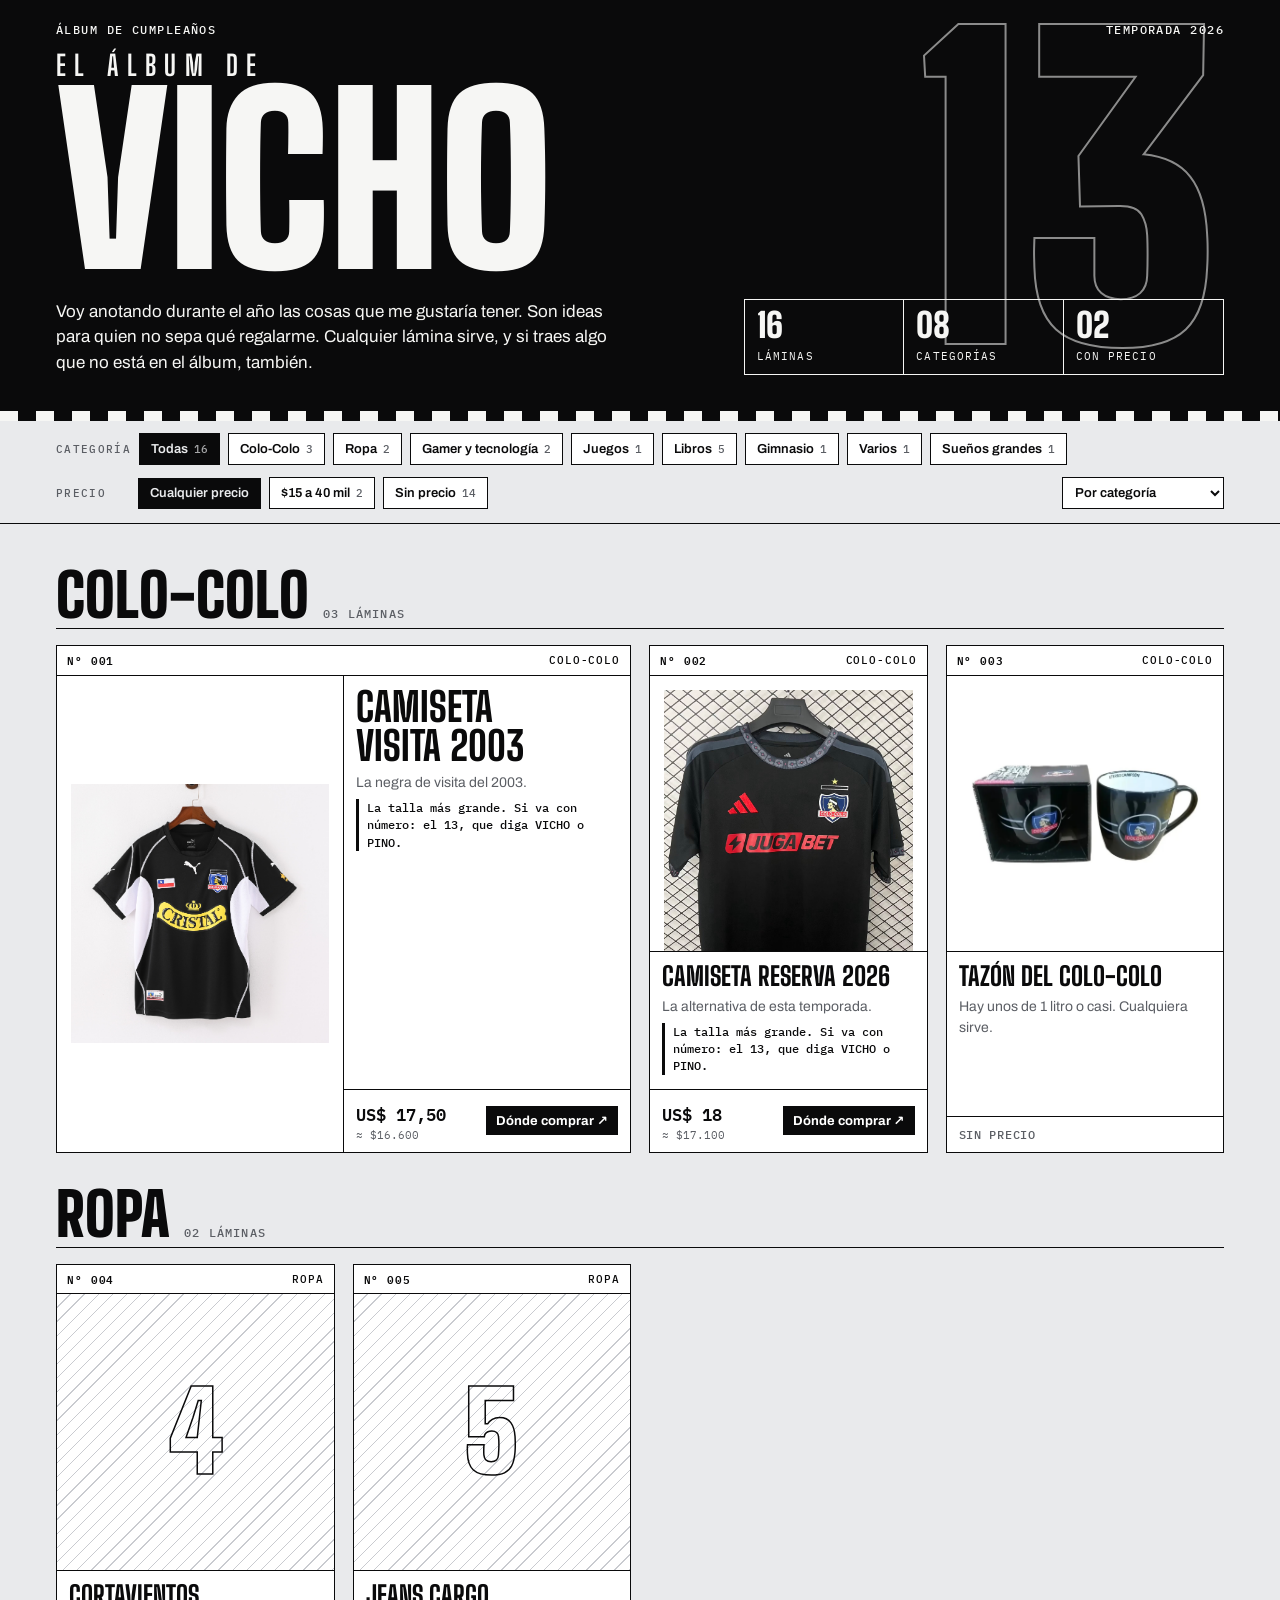
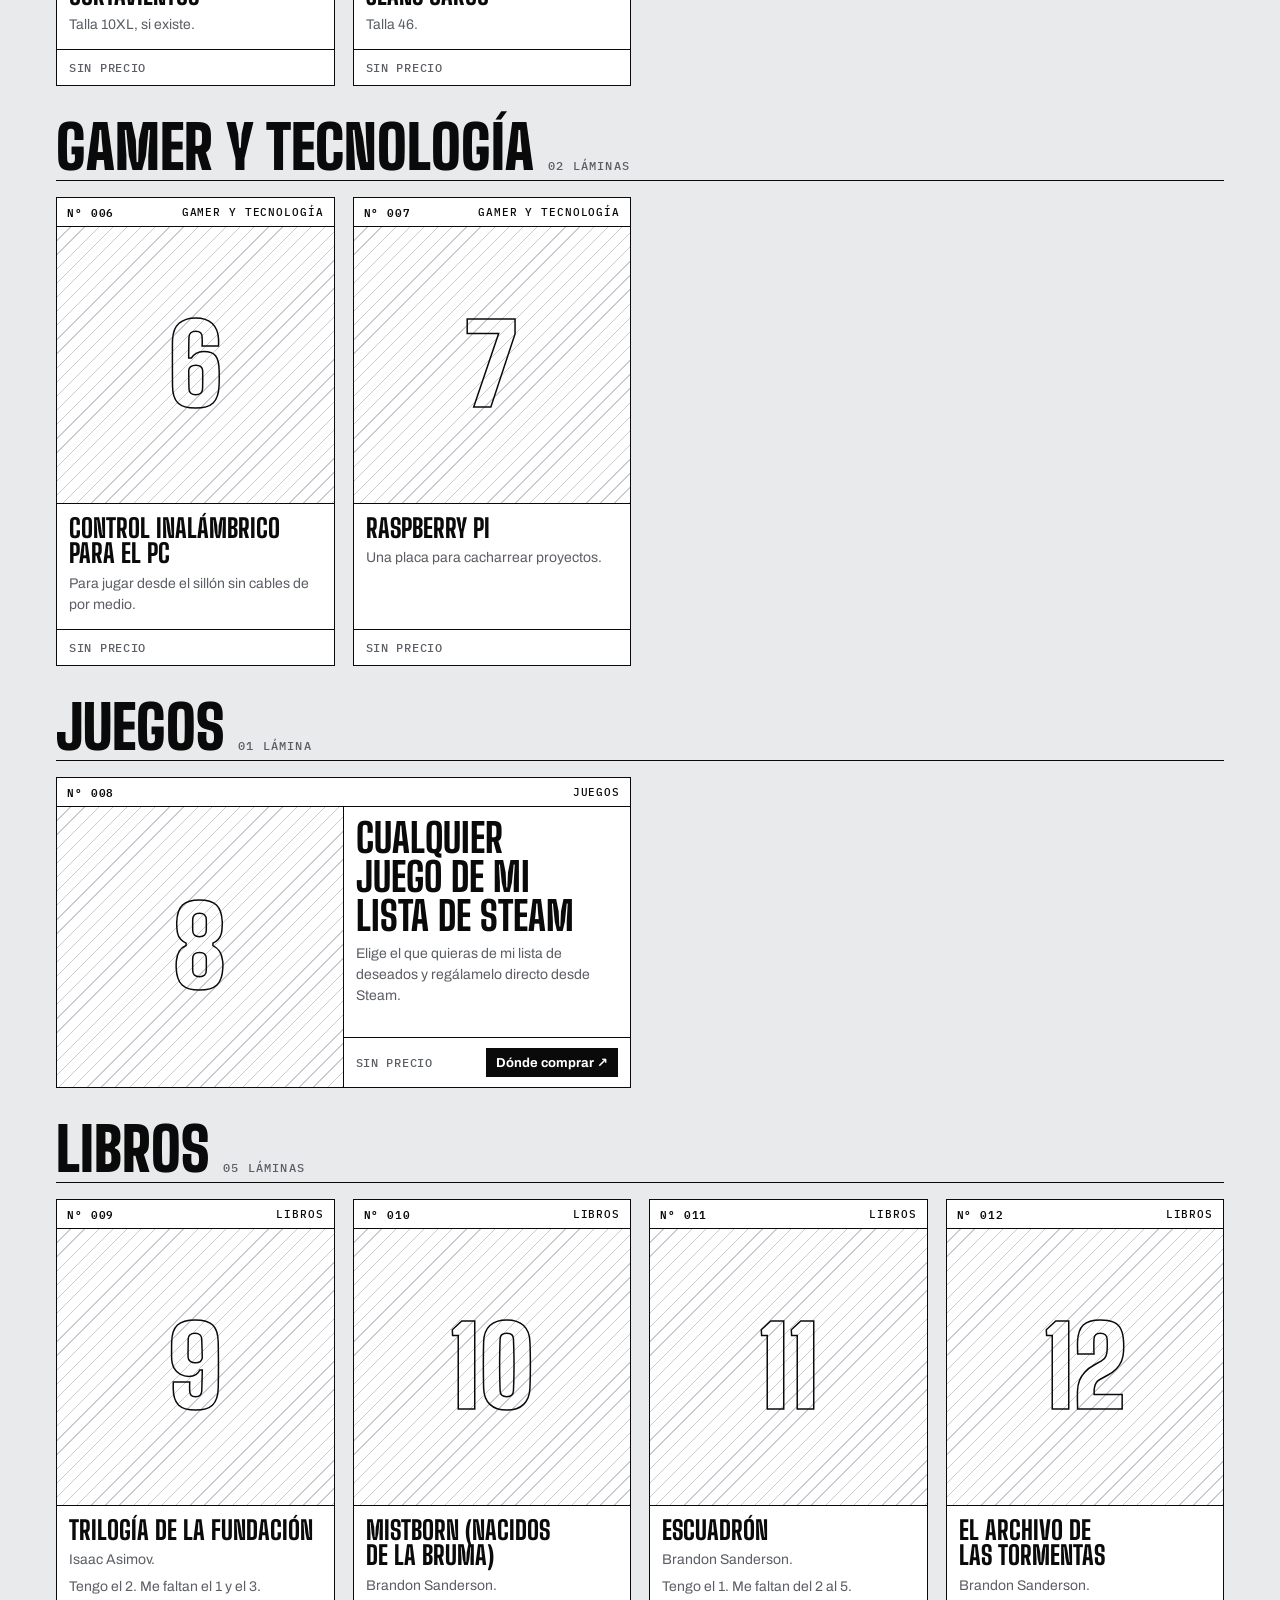
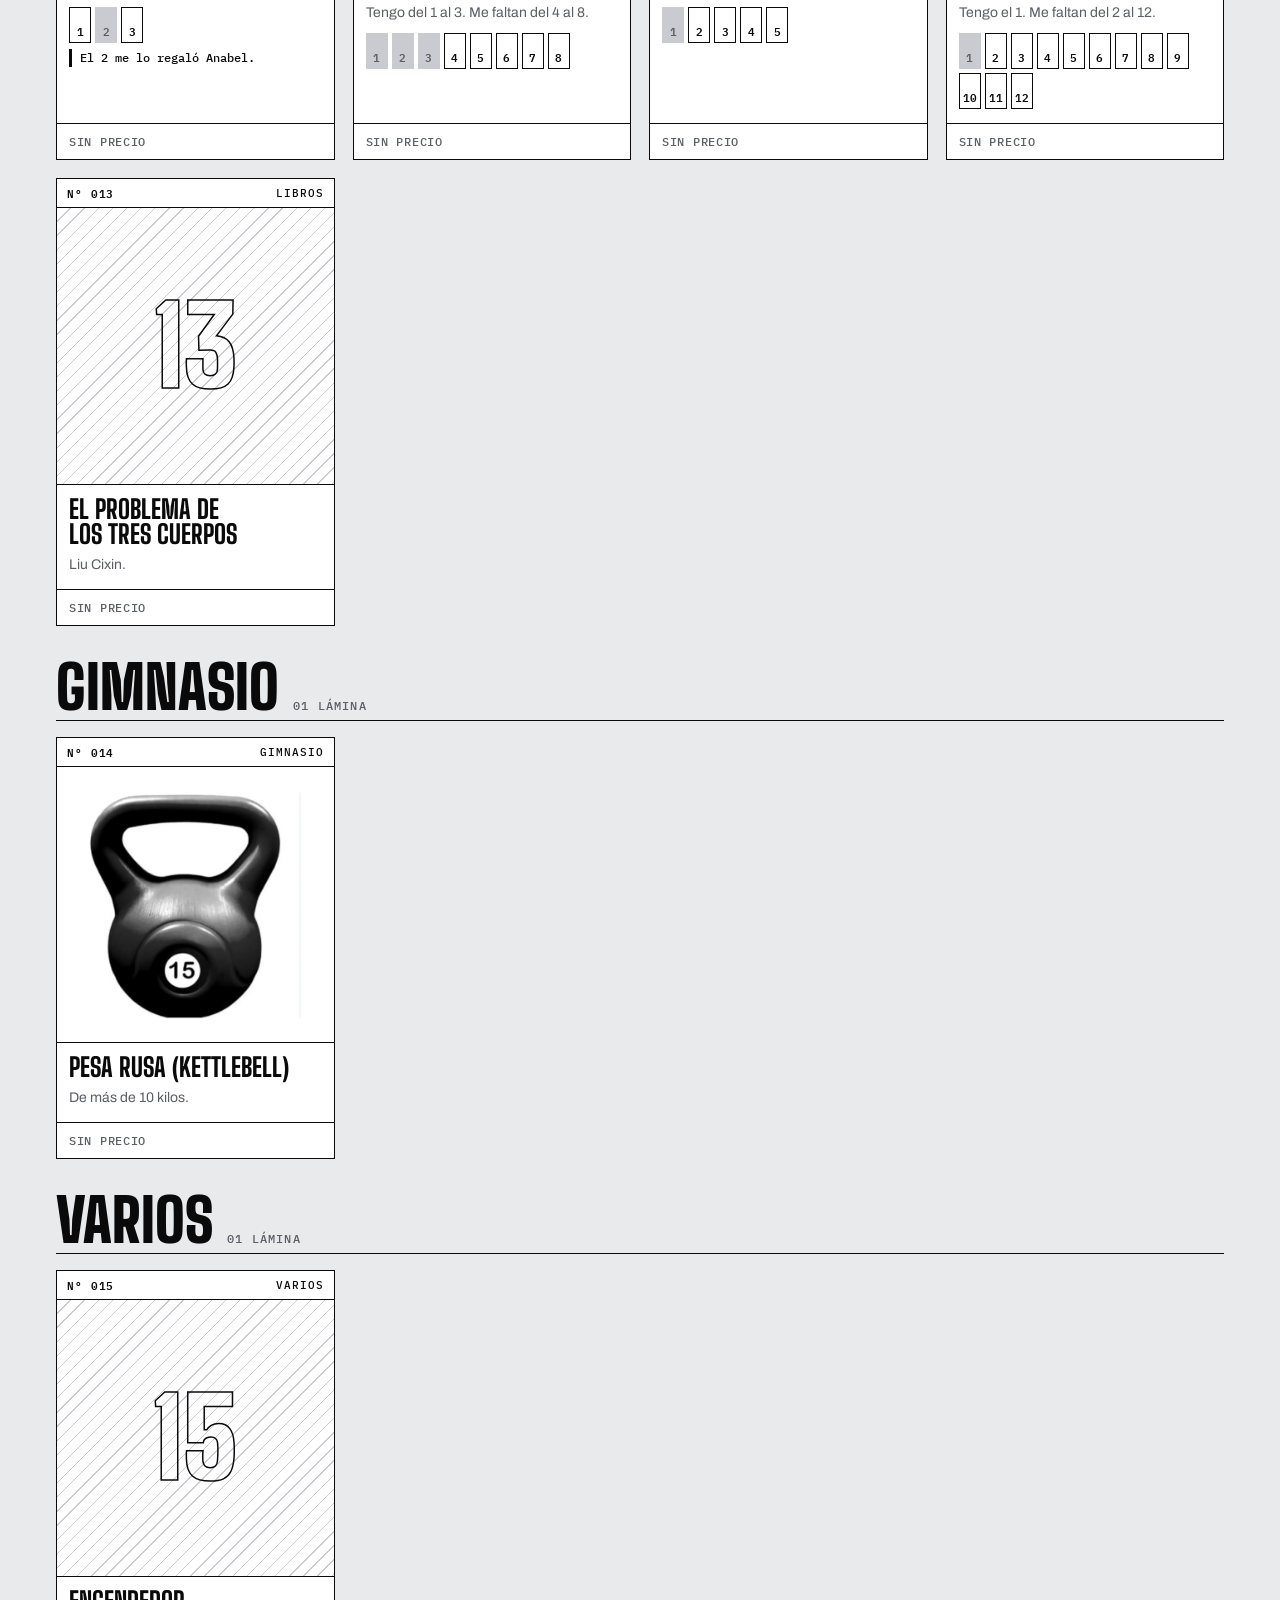
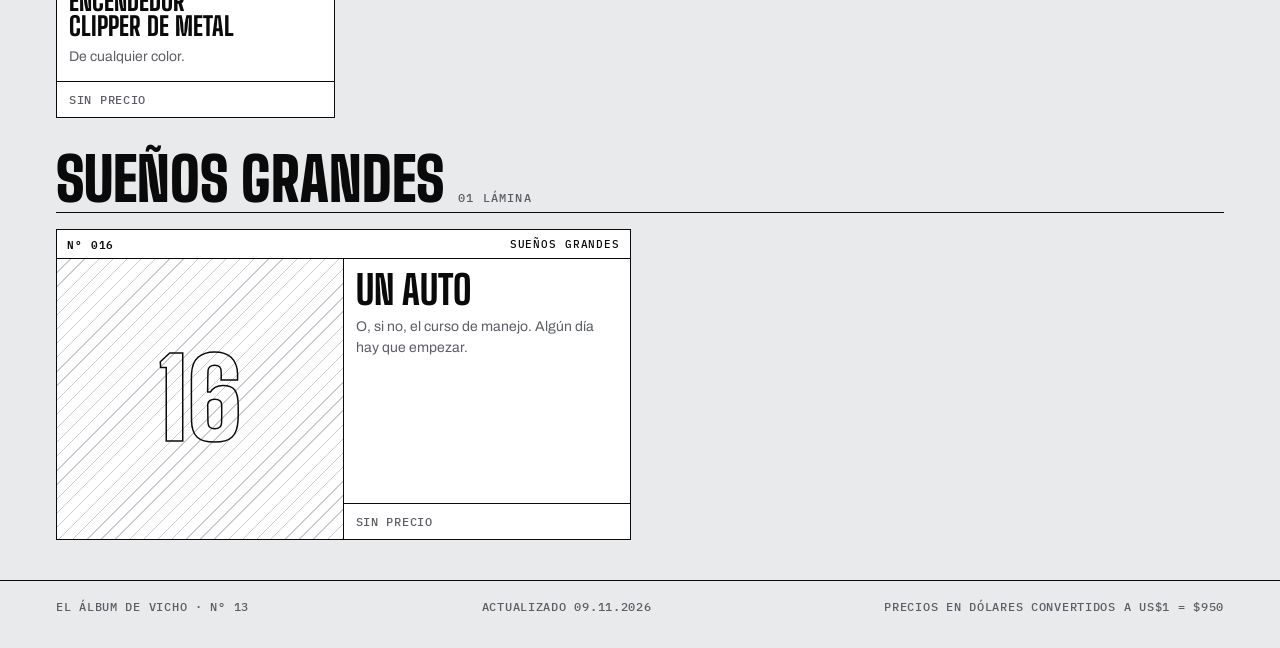
==== commit 21b7e882: "Album de laminas: agregar por link, categorias y filtros por precio Co-Authored-By: Claude Opus 5.5 " ====
--- a/index.html
+++ b/index.html
@@ -2,22 +2,19 @@
 <html lang="es">
 <head>
 <meta charset="utf-8">
-<meta name="viewport" content="width=device-width, initial-scale=1">
-<title>Revista Vicho</title>
-<meta name="description" content="La wishlist de cumpleaños de Vicho, en formato revista: ideas para quien no sabe qué regalar.">
+<meta name="viewport" content="width=device-width, initial-scale=1, viewport-fit=cover">
+<title>El álbum de Vicho</title>
+<meta name="description" content="La lista de regalos de Vicho: ideas para su cumpleaños, con fotos, precios y dónde comprarlas.">
 <link rel="preconnect" href="https://fonts.googleapis.com">
 <link rel="preconnect" href="https://fonts.gstatic.com" crossorigin>
-<link href="https://fonts.googleapis.com/css2?family=Anton&family=Playfair+Display:ital,wght@0,700;0,900;1,700&family=Inter:wght@400;500;700&display=swap" rel="stylesheet">
+<link href="https://fonts.googleapis.com/css2?family=Big+Shoulders+Display:wght@700;800;900&family=Archivo:wght@400;600;700&family=IBM+Plex+Mono:wght@400;500;600&display=swap" rel="stylesheet">
 <link rel="stylesheet" href="estilos.css">
+<style>.sr { position: absolute; width: 1px; height: 1px; overflow: hidden; clip: rect(0 0 0 0); }</style>
 </head>
 <body>
-<div id="revista"></div>
-<!-- El contenido se edita con editor.html; no hace falta tocar este archivo. -->
+<div id="album"></div>
+<!-- El contenido se edita con abrir-editor.bat; no hace falta tocar este archivo. -->
 <script src="datos.js"></script>
-<script src="render.js"></script>
-<script>
-  document.getElementById("revista").innerHTML = renderRevista(window.DATOS);
-  if (window.DATOS && window.DATOS.nombre) document.title = "Revista " + window.DATOS.nombre;
-</script>
+<script src="app.js"></script>
 </body>
 </html>
--- a/estilos.css
+++ b/estilos.css
@@ -1,176 +1,131 @@
+/* Layout: álbum de láminas. Portada en banda negra con el dorsal, barra de filtros fija,
+   y láminas numeradas agrupadas por categoría. Albo: solo blanco y negro; el color lo ponen las fotos. */
 :root {
-  --papel: #f4f0e8;
-  --tinta: #111111;
-  --tinta-suave: #4a4743;
-  --linea: #1111112e;
-  --acento: #c8102e;
-  --tarjeta: #fbf9f4;
-  --tapa-fondo: #111111;
-  --tapa-texto: #f4f0e8;
+  --papel: #e9eaec;        /* hoja del álbum, gris frío */
+  --lamina: #ffffff;       /* cartón de la lámina */
+  --tinta: #0a0a0b;
+  --gris: #5b5e64;
+  --borde: #0a0a0b;
+  --suave: #c9cbd0;
+  --marco: #ffffff;        /* fondo de la foto: siempre blanco, como papel fotográfico */
+  --portada: #0a0a0b;
+  --portada-tinta: #f6f6f4;
+  --f-display: "Big Shoulders Display", "Arial Narrow", Impact, sans-serif;
+  --f-texto: "Archivo", "Segoe UI", system-ui, sans-serif;
+  --f-dato: "IBM Plex Mono", ui-monospace, Consolas, monospace;
+  color-scheme: light;
 }
 @media (prefers-color-scheme: dark) {
   :root:not([data-theme="light"]) {
-    --papel: #141414;
-    --tinta: #f1ede5;
-    --tinta-suave: #b3ada3;
-    --linea: #f1ede533;
-    --acento: #ff4d5e;
-    --tarjeta: #1c1c1c;
-    --tapa-fondo: #f1ede5;
-    --tapa-texto: #111111;
+    --papel: #0d0d0f; --lamina: #17181b; --tinta: #f2f2f0; --gris: #a3a6ad; --borde: #f2f2f0;
+    --suave: #2d2f35; --portada: #f2f2f0; --portada-tinta: #0a0a0b; color-scheme: dark;
   }
 }
 :root[data-theme="dark"] {
-  --papel: #141414;
-  --tinta: #f1ede5;
-  --tinta-suave: #b3ada3;
-  --linea: #f1ede533;
-  --acento: #ff4d5e;
-  --tarjeta: #1c1c1c;
-  --tapa-fondo: #f1ede5;
-  --tapa-texto: #111111;
+  --papel: #0d0d0f; --lamina: #17181b; --tinta: #f2f2f0; --gris: #a3a6ad; --borde: #f2f2f0;
+  --suave: #2d2f35; --portada: #f2f2f0; --portada-tinta: #0a0a0b; color-scheme: dark;
 }
 
 * { box-sizing: border-box; }
 html { -webkit-text-size-adjust: 100%; }
-body {
-  margin: 0;
-  background: var(--papel);
-  color: var(--tinta);
-  font-family: "Inter", system-ui, sans-serif;
-  font-size: 16px;
-  line-height: 1.55;
-}
+body { margin: 0; background: var(--papel); color: var(--tinta); font: 16px/1.5 var(--f-texto); }
+img { max-width: 100%; }
 a { color: inherit; }
-img { max-width: 100%; }
-.hoja { max-width: 1080px; margin: 0 auto; padding: 0 16px; }
+:focus-visible { outline: 3px solid var(--tinta); outline-offset: 2px; }
+.ancho { max-width: 1200px; margin: 0 auto; padding-left: max(16px, env(safe-area-inset-left, 0px)); padding-right: max(16px, env(safe-area-inset-right, 0px)); }
 
 /* ---------- Portada ---------- */
-.portada { background: var(--tapa-fondo); color: var(--tapa-texto); padding: 20px 0 48px; overflow: hidden; }
-.barra {
-  display: flex; justify-content: space-between; gap: 12px; flex-wrap: wrap;
-  font-size: 12px; letter-spacing: .14em; text-transform: uppercase;
-  border-bottom: 1px solid currentColor; padding-bottom: 10px;
+.portada { background: var(--portada); color: var(--portada-tinta); position: relative; overflow: hidden; }
+.portada::after { /* franjas del borde inferior */
+  content: ""; position: absolute; left: 0; right: 0; bottom: 0; height: 10px;
+  background: repeating-linear-gradient(90deg, var(--portada-tinta) 0 18px, transparent 18px 36px);
 }
-.cabecera {
-  font-family: "Anton", Impact, sans-serif; font-weight: 400;
-  font-size: clamp(88px, 24vw, 260px); line-height: .82; letter-spacing: -.01em;
-  margin: 18px 0 0; text-transform: uppercase; overflow-wrap: anywhere;
+.portada .ancho { padding-block: 22px 46px; display: grid; grid-template-columns: 1fr; gap: 8px; position: relative; }
+.portada-sup { display: flex; flex-wrap: wrap; justify-content: space-between; gap: 6px 16px; font: 500 12px/1.4 var(--f-dato); letter-spacing: .12em; text-transform: uppercase; }
+.portada h1 {
+  margin: 4px 0 0; font: 900 clamp(84px, 21vw, 230px)/.8 var(--f-display); text-transform: uppercase; letter-spacing: -.01em;
+  position: relative; z-index: 1; text-wrap: balance; overflow-wrap: anywhere;
 }
-.cabecera span { color: var(--acento); }
-.bajada { display: grid; grid-template-columns: 1fr; gap: 24px; margin-top: 28px; }
-@media (min-width: 760px) { .bajada { grid-template-columns: 1.3fr 1fr; align-items: end; } }
-.titular {
-  font-family: "Playfair Display", Georgia, serif;
-  font-weight: 900; font-size: clamp(28px, 4.6vw, 48px); line-height: 1.05; margin: 0;
+.portada h1 small { display: block; font: 700 clamp(18px, 3vw, 28px)/1 var(--f-display); letter-spacing: .3em; margin-bottom: 10px; }
+.dorsal {
+  position: absolute; right: max(16px, env(safe-area-inset-right, 0px)); top: 34px; z-index: 0;
+  font: 900 clamp(150px, 34vw, 400px)/.78 var(--f-display); color: transparent;
+  -webkit-text-stroke: 2px var(--portada-tinta); opacity: .55; pointer-events: none; user-select: none;
 }
-.titular em { font-style: italic; color: var(--acento); }
-.sumario { list-style: none; margin: 0; padding: 0; font-size: 14px; }
-.sumario li { display: flex; gap: 12px; padding: 7px 0; border-top: 1px solid color-mix(in srgb, currentColor 30%, transparent); }
-.sumario b { font-family: "Anton", sans-serif; font-weight: 400; font-size: 18px; min-width: 2.2em; color: var(--acento); }
-.sumario a { text-decoration: none; }
-.sumario a:hover { text-decoration: underline; }
+.portada-inf { display: grid; grid-template-columns: 1fr; gap: 16px; margin-top: 18px; position: relative; z-index: 1; }
+@media (min-width: 820px) { .portada-inf { grid-template-columns: minmax(0, 1.4fr) minmax(0, 1fr); align-items: end; } }
+.portada-inf p { margin: 0; max-width: 56ch; font-size: 17px; }
+.marcador { display: flex; flex-wrap: wrap; gap: 0; font-family: var(--f-dato); border: 1.5px solid var(--portada-tinta); }
+.marcador div { flex: 1 1 90px; padding: 8px 12px; border-right: 1.5px solid var(--portada-tinta); }
+.marcador div:last-child { border-right: 0; }
+.marcador b { display: block; font: 900 34px/1 var(--f-display); }
+.marcador span { font-size: 11px; letter-spacing: .1em; text-transform: uppercase; }
 
-/* ---------- Editorial ---------- */
-.editorial { display: grid; grid-template-columns: 1fr; gap: 20px; padding: 48px 0 8px; border-bottom: 3px double var(--tinta); }
-@media (min-width: 760px) { .editorial { grid-template-columns: 220px 1fr; } }
-.rotulo { font-size: 12px; letter-spacing: .16em; text-transform: uppercase; font-weight: 700; color: var(--acento); }
-.editorial p { margin: 0 0 16px; font-family: "Playfair Display", Georgia, serif; font-size: 20px; line-height: 1.45; }
-.editorial p em { color: var(--acento); }
-.editorial p:first-child::first-letter {
-  font-family: "Anton", sans-serif; float: left; font-size: 74px; line-height: .8; padding: 6px 10px 0 0; color: var(--acento);
+/* ---------- Filtros ---------- */
+body::before { content: ""; position: fixed; inset: 0 0 auto; height: env(safe-area-inset-top, 0px); z-index: 10; background: var(--papel); }
+.filtros { position: sticky; top: env(safe-area-inset-top, 0px); z-index: 5; background: var(--papel); border-bottom: 1.5px solid var(--borde); }
+.filtros .ancho { padding-block: 12px; display: grid; gap: 10px; }
+.fila-filtros { display: flex; gap: 8px; align-items: center; overflow-x: auto; scrollbar-width: thin; padding-bottom: 2px; }
+.fila-filtros > span { font: 500 11px var(--f-dato); letter-spacing: .12em; text-transform: uppercase; color: var(--gris); flex: none; min-width: 74px; }
+.chip {
+  flex: none; font: 600 13px/1 var(--f-texto); padding: 8px 11px; background: var(--lamina); color: var(--tinta);
+  border: 1.5px solid var(--borde); cursor: pointer; white-space: nowrap; border-radius: 0;
+}
+.chip i { font: 500 11px var(--f-dato); font-style: normal; color: var(--gris); margin-left: 6px; }
+.chip[aria-pressed="true"] { background: var(--tinta); color: var(--papel); }
+.chip[aria-pressed="true"] i { color: var(--papel); opacity: .7; }
+.chip:hover { transform: translateY(-1px); }
+.orden { margin-left: auto; flex: none; display: flex; align-items: center; gap: 8px; }
+.orden select { font: 600 13px var(--f-texto); padding: 7px 8px; border: 1.5px solid var(--borde); background: var(--lamina); color: var(--tinta); border-radius: 0; }
+
+/* ---------- Secciones ---------- */
+main { padding-block: 10px 40px; }
+.categoria { padding-top: 34px; }
+.categoria-cab { display: flex; align-items: baseline; gap: 14px; flex-wrap: wrap; margin-bottom: 16px; border-bottom: 1.5px solid var(--borde); padding-bottom: 6px; }
+.categoria-cab h2 { margin: 0; font: 900 clamp(36px, 6vw, 60px)/.9 var(--f-display); text-transform: uppercase; text-wrap: balance; }
+.categoria-cab span { font: 500 12px var(--f-dato); letter-spacing: .1em; text-transform: uppercase; color: var(--gris); }
+.grilla { display: grid; grid-template-columns: repeat(auto-fill, minmax(230px, 1fr)); gap: 18px; }
+.vacio { padding: 40px 0; font: 500 14px var(--f-dato); color: var(--gris); }
+
+/* ---------- Lámina ---------- */
+.lamina {
+  background: var(--lamina); border: 1.5px solid var(--borde); display: flex; flex-direction: column; min-width: 0;
+  transition: transform .18s ease, box-shadow .18s ease;
+}
+.lamina:hover { transform: translate(-2px, -2px) rotate(-.4deg); box-shadow: 4px 4px 0 var(--borde); }
+.lamina-sup { display: flex; justify-content: space-between; gap: 8px; padding: 7px 10px; border-bottom: 1.5px solid var(--borde); font: 500 11px/1.3 var(--f-dato); letter-spacing: .08em; text-transform: uppercase; }
+.lamina-sup b { font-weight: 600; }
+.lamina-foto { aspect-ratio: 1 / 1; max-width: 100%; background: var(--marco); display: grid; place-items: center; padding: 14px; border-bottom: 1.5px solid var(--borde); overflow: hidden; }
+.lamina-foto img { width: 100%; height: 100%; object-fit: contain; }
+.lamina-foto.sin-foto {
+  background: repeating-linear-gradient(135deg, var(--lamina) 0 9px, var(--suave) 9px 10px);
+}
+.lamina-foto.sin-foto span { font: 900 110px/1 var(--f-display); color: transparent; -webkit-text-stroke: 1.5px var(--tinta); }
+.lamina-cuerpo { padding: 12px 12px 14px; display: flex; flex-direction: column; gap: 6px; flex: 1; min-width: 0; }
+.lamina h3 { margin: 0; font: 800 26px/.98 var(--f-display); text-transform: uppercase; text-wrap: balance; overflow-wrap: anywhere; }
+.lamina p { margin: 0; font-size: 14px; color: var(--gris); }
+.lamina .nota { font: 500 12px/1.45 var(--f-dato); color: var(--tinta); border-left: 3px solid var(--tinta); padding-left: 8px; }
+.lamina-pie { display: flex; justify-content: space-between; align-items: center; gap: 10px; padding: 10px 12px; border-top: 1.5px solid var(--borde); }
+.precio { font: 600 17px var(--f-dato); font-variant-numeric: tabular-nums; white-space: nowrap; }
+.precio.sin { font-size: 12px; color: var(--gris); font-weight: 500; letter-spacing: .06em; text-transform: uppercase; }
+.precio small { display: block; font-size: 11px; font-weight: 400; color: var(--gris); }
+.ir { font: 700 13px var(--f-texto); text-decoration: none; background: var(--tinta); color: var(--lamina); padding: 7px 10px; white-space: nowrap; }
+.ir:hover { text-decoration: underline; }
+
+/* Destacada: lámina doble */
+@media (min-width: 640px) {
+  .lamina.destacada { grid-column: span 2; display: grid; grid-template-columns: minmax(0, 1fr) minmax(0, 1fr); grid-template-rows: auto 1fr auto; }
+  .lamina.destacada .lamina-sup { grid-column: 1 / -1; }
+  .lamina.destacada .lamina-foto { grid-row: 2 / 4; border-bottom: 0; border-right: 1.5px solid var(--borde); aspect-ratio: auto; min-height: 280px; }
+  .lamina.destacada h3 { font-size: 40px; }
 }
 
-/* ---------- Secciones ---------- */
-.seccion { padding: 48px 0 8px; }
-.seccion-cab {
-  display: flex; align-items: baseline; gap: 16px; flex-wrap: wrap;
-  border-bottom: 1px solid var(--tinta); padding-bottom: 8px; margin-bottom: 24px;
-}
-.seccion-cab .num { font-family: "Anton", sans-serif; font-size: 44px; line-height: 1; color: var(--acento); }
-.seccion-cab h2 {
-  font-family: "Anton", sans-serif; font-weight: 400; text-transform: uppercase;
-  font-size: clamp(32px, 6vw, 56px); line-height: 1; margin: 0; letter-spacing: .01em;
-}
-.seccion-cab .pie { margin-left: auto; font-size: 13px; color: var(--tinta-suave); font-style: italic; }
+/* Sagas de libros */
+.lomos { display: flex; flex-wrap: wrap; gap: 4px; margin-top: 4px; }
+.lomo { width: 22px; height: 36px; border: 1.5px solid var(--tinta); display: flex; align-items: flex-end; justify-content: center; padding-bottom: 2px; font: 600 11px var(--f-dato); }
+.lomo.tengo { background: var(--suave); border-color: var(--suave); color: var(--gris); }
 
-.grilla { display: grid; grid-template-columns: 1fr; gap: 0; }
-@media (min-width: 640px) { .grilla { grid-template-columns: 1fr 1fr; } }
-@media (min-width: 960px) { .grilla.tres { grid-template-columns: repeat(3, 1fr); } }
+footer { border-top: 1.5px solid var(--borde); }
+footer .ancho { padding-block: 18px 34px; display: flex; flex-wrap: wrap; justify-content: space-between; gap: 8px; font: 500 12px var(--f-dato); letter-spacing: .06em; text-transform: uppercase; color: var(--gris); }
 
-.item { padding: 18px 0 22px; border-top: 1px solid var(--linea); }
-@media (min-width: 640px) { .item { padding-right: 24px; } }
-.item h3 { font-family: "Playfair Display", Georgia, serif; font-weight: 700; font-size: 23px; line-height: 1.15; margin: 4px 0 6px; }
-.item p { margin: 0; color: var(--tinta-suave); font-size: 15px; }
-.item-foto {
-  display: block; width: 100%; aspect-ratio: 4 / 3; object-fit: cover; margin-bottom: 12px;
-  border: 1px solid var(--linea); background: var(--tarjeta);
-}
-.etiqueta {
-  display: inline-block; font-size: 11px; letter-spacing: .12em; text-transform: uppercase; font-weight: 700;
-  border: 1px solid currentColor; padding: 2px 7px; border-radius: 2px;
-}
-.etiqueta.roja { color: var(--acento); }
-.enlaces { display: flex; flex-wrap: wrap; gap: 8px; margin-top: 12px; }
-.boton {
-  display: inline-flex; align-items: center; gap: 6px; text-decoration: none; font-size: 13px; font-weight: 700;
-  background: var(--tinta); color: var(--papel); padding: 8px 12px; border-radius: 2px;
-}
-.boton:hover { background: var(--acento); color: #fff; }
-.boton:focus-visible, a:focus-visible { outline: 3px solid var(--acento); outline-offset: 2px; }
-
-/* Ficha destacada */
-.ficha {
-  background: var(--tarjeta); border: 1px solid var(--linea); padding: 22px; margin: 8px 0 12px;
-  display: grid; grid-template-columns: 1fr; gap: 20px;
-}
-@media (min-width: 760px) { .ficha { grid-template-columns: 220px 1fr; align-items: center; } .ficha.sin-visual { grid-template-columns: 1fr; } }
-.ficha-visual { display: flex; justify-content: center; }
-.ficha-foto { display: block; width: 100%; max-width: 220px; aspect-ratio: 4 / 5; object-fit: cover; border: 1px solid var(--linea); }
-.ficha-titulo { font-family: "Playfair Display", Georgia, serif; font-size: 28px; margin: 8px 0 10px; line-height: 1.1; }
-.ficha-desc { margin: 0 0 12px; color: var(--tinta-suave); }
-.dorsal {
-  background: #111; color: #f4f0e8; aspect-ratio: 4/5; display: flex; flex-direction: column; align-items: center;
-  justify-content: center; border-radius: 6px 6px 18px 18px; max-width: 200px; width: 100%;
-  box-shadow: inset 0 0 0 4px #111, inset 0 0 0 6px #f4f0e8;
-}
-.dorsal .nombre { font-family: "Anton", sans-serif; letter-spacing: .12em; font-size: 22px; }
-.dorsal .n13 { font-family: "Anton", sans-serif; font-size: 108px; line-height: .9; }
-.ficha dl { margin: 0; display: grid; grid-template-columns: max-content 1fr; gap: 6px 16px; font-size: 15px; }
-.ficha dt { font-weight: 700; text-transform: uppercase; font-size: 12px; letter-spacing: .1em; padding-top: 3px; }
-.ficha dd { margin: 0; }
-
-/* Libros */
-.saga { padding: 18px 0; border-top: 1px solid var(--linea); display: grid; grid-template-columns: 1fr; gap: 10px; }
-@media (min-width: 760px) { .saga { grid-template-columns: 1fr 1.1fr; align-items: center; gap: 24px; } }
-.saga h3 { font-family: "Playfair Display", Georgia, serif; font-size: 23px; margin: 0; line-height: 1.15; }
-.saga .autor { font-size: 13px; color: var(--tinta-suave); }
-.saga .nota { font-size: 13px; color: var(--tinta-suave); margin-top: 6px; }
-.lomos { display: flex; flex-wrap: wrap; gap: 5px; }
-.lomo {
-  width: 30px; height: 46px; display: flex; align-items: flex-end; justify-content: center; padding-bottom: 4px;
-  font-family: "Anton", sans-serif; font-size: 14px; border: 1.5px solid var(--tinta); border-radius: 2px;
-}
-.lomo.tengo { background: var(--tinta); color: var(--papel); opacity: .35; }
-.lomo.falta { background: transparent; color: var(--tinta); }
-.lomo.falta:nth-child(odd) { border-color: var(--acento); color: var(--acento); }
-.leyenda { display: flex; gap: 18px; font-size: 13px; color: var(--tinta-suave); margin-top: 18px; flex-wrap: wrap; }
-.leyenda span { display: inline-flex; align-items: center; gap: 6px; }
-.leyenda i { width: 12px; height: 18px; border: 1.5px solid var(--tinta); display: inline-block; }
-.leyenda i.t { background: var(--tinta); opacity: .35; }
-
-/* Gran premio */
-.premio { margin: 56px 0 0; background: var(--acento); color: #fff; padding: 36px 24px; }
-.premio .rotulo { color: #fff; opacity: .85; }
-.premio h2 {
-  font-family: "Anton", sans-serif; font-weight: 400; text-transform: uppercase; margin: 8px 0 6px;
-  font-size: clamp(48px, 11vw, 120px); line-height: .9; overflow-wrap: anywhere;
-}
-.premio p { font-family: "Playfair Display", Georgia, serif; font-size: 22px; margin: 0; max-width: 34ch; }
-.premio .boton { background: #fff; color: #111; }
-.premio .boton:hover { background: #111; color: #fff; }
-
-footer {
-  margin-top: 56px; padding: 24px 0 40px; border-top: 3px double var(--tinta); font-size: 13px; color: var(--tinta-suave);
-  display: flex; justify-content: space-between; gap: 12px; flex-wrap: wrap;
-}
+@media (prefers-reduced-motion: reduce) { .lamina, .chip { transition: none; } .lamina:hover, .chip:hover { transform: none; } }
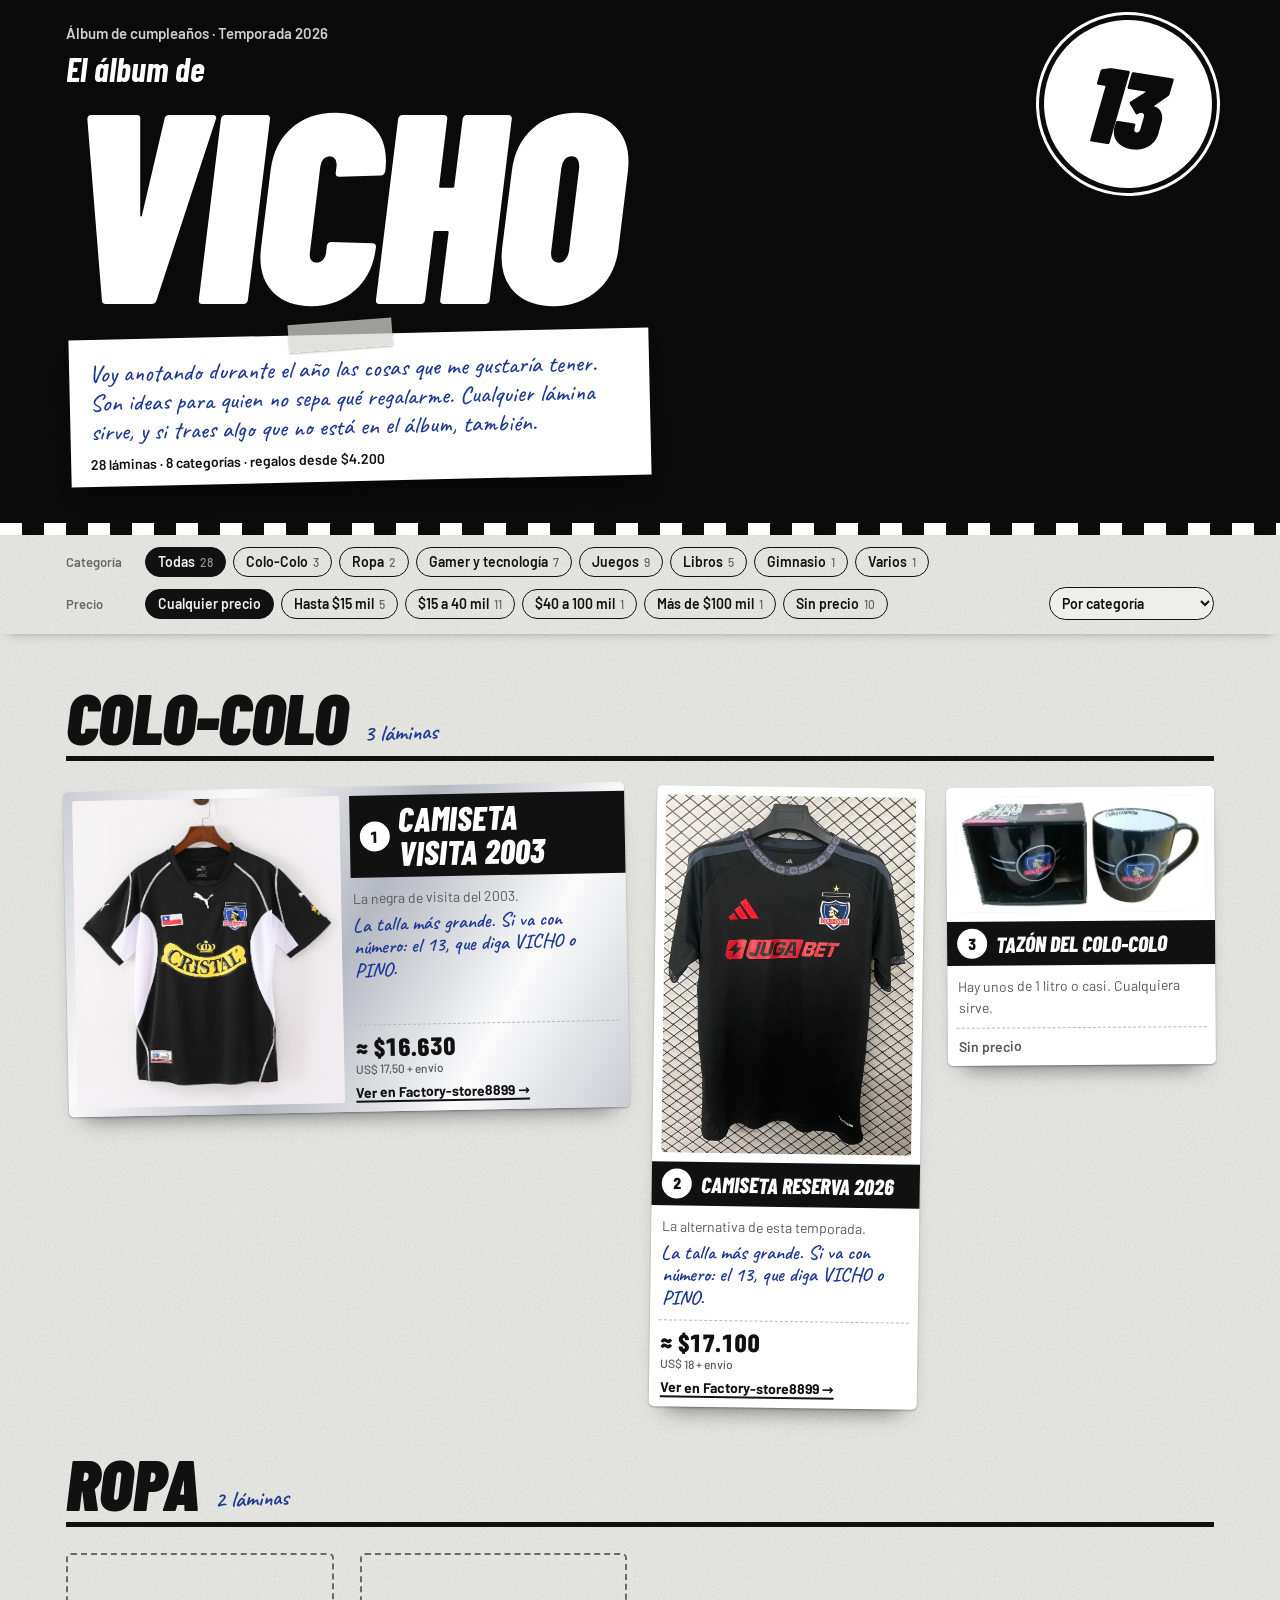
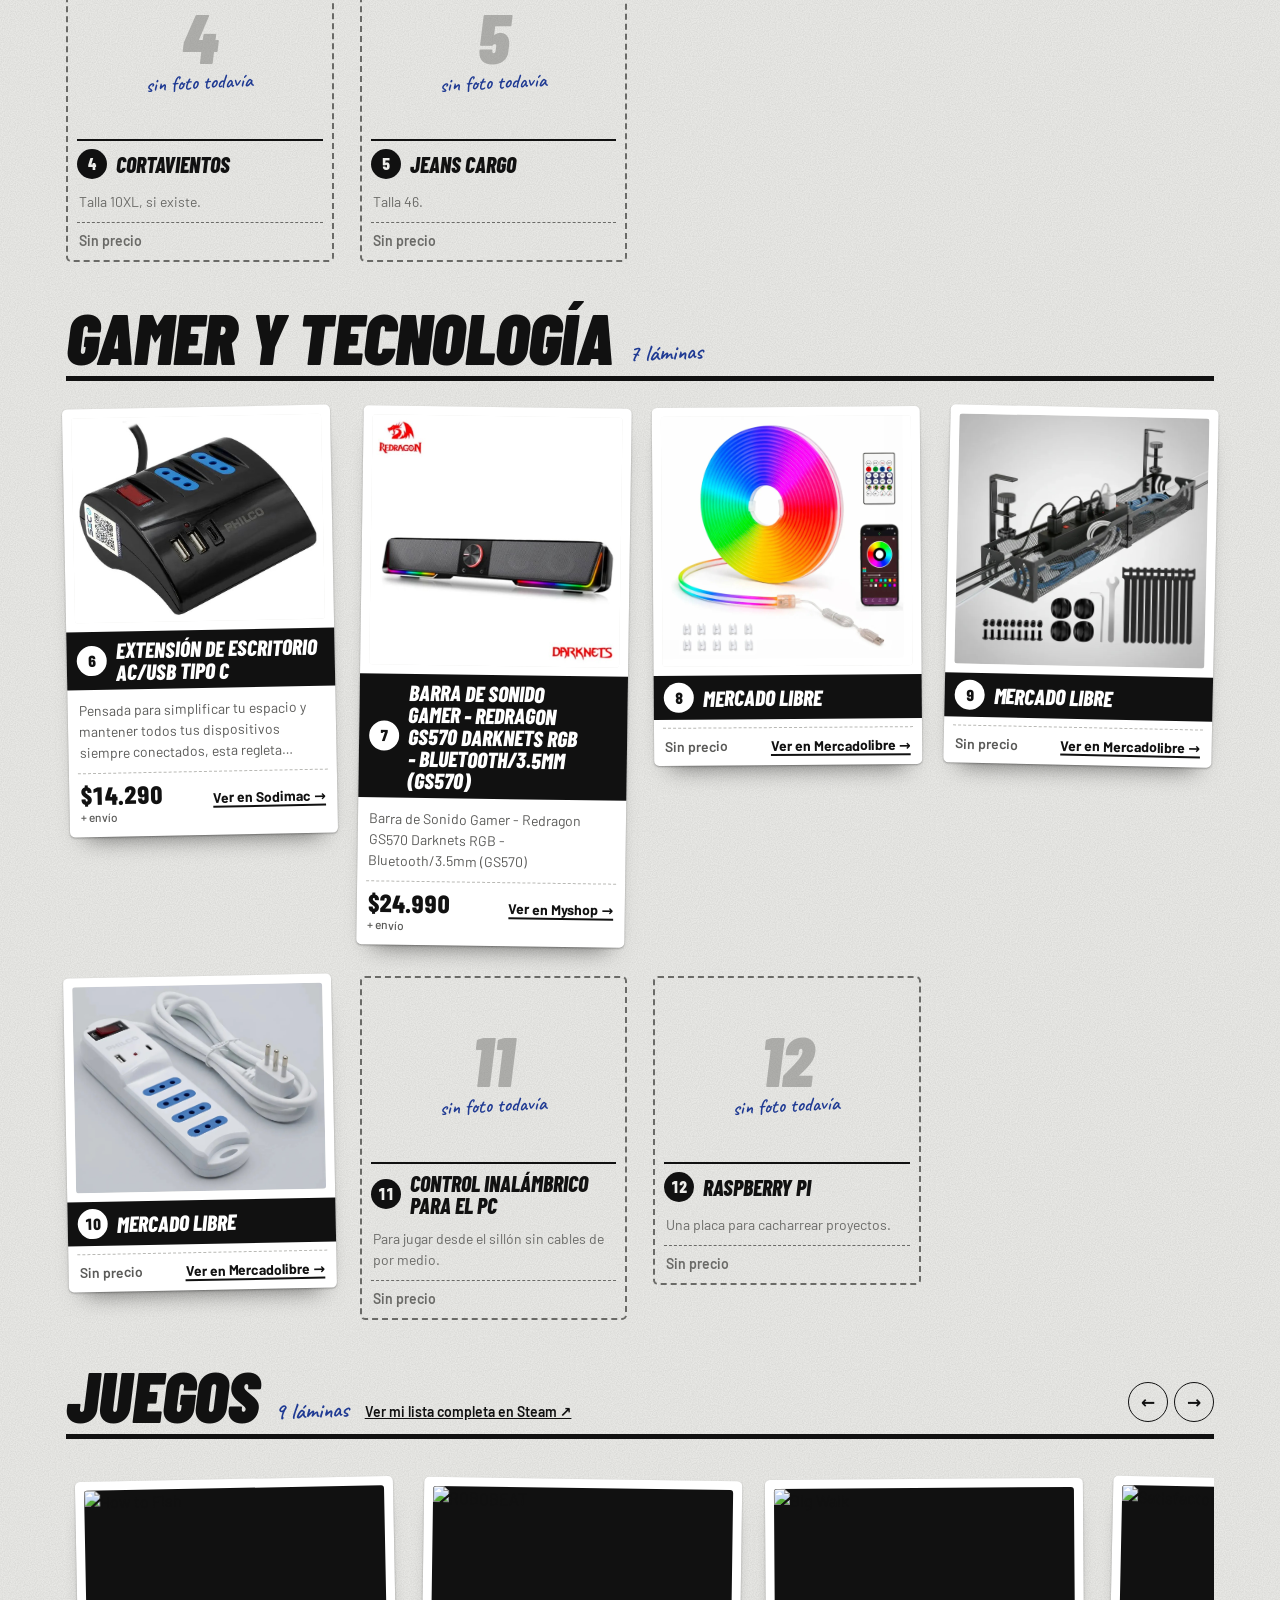
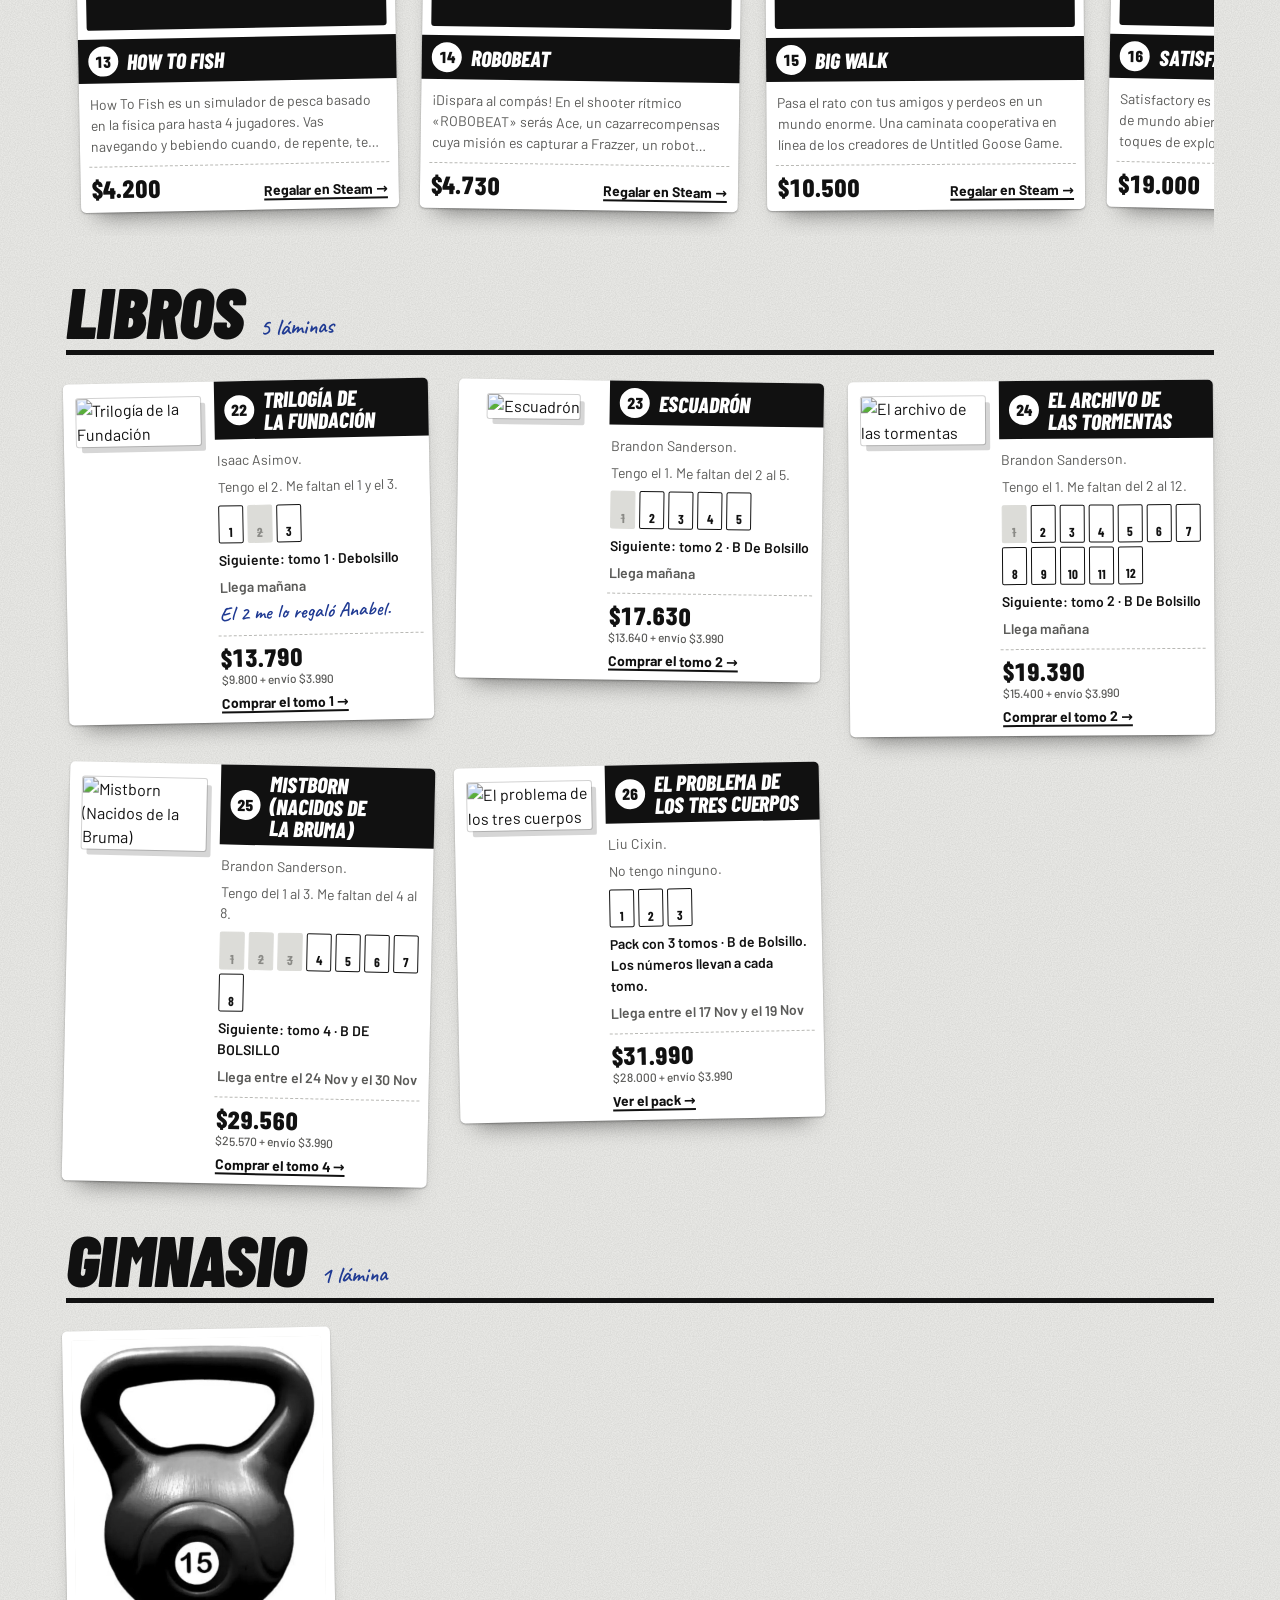
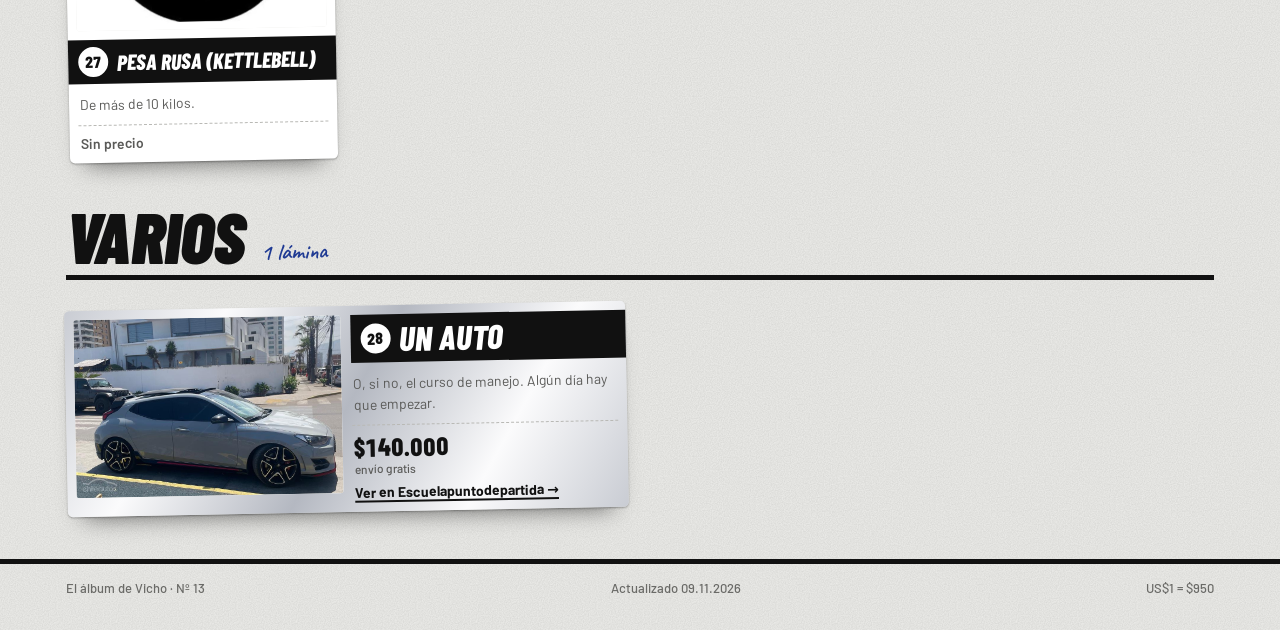
==== commit 141c67d4: "Album fisico: estilos, laminas y boton de marcadores (codigo) Co-Authored-By: Claude Fable 5.2 <nore" ====
--- a/index.html
+++ b/index.html
@@ -7,7 +7,7 @@
 <meta name="description" content="La lista de regalos de Vicho: ideas para su cumpleaños, con fotos, precios y dónde comprarlas.">
 <link rel="preconnect" href="https://fonts.googleapis.com">
 <link rel="preconnect" href="https://fonts.gstatic.com" crossorigin>
-<link href="https://fonts.googleapis.com/css2?family=Big+Shoulders+Display:wght@700;800;900&family=Archivo:wght@400;600;700&family=IBM+Plex+Mono:wght@400;500;600&display=swap" rel="stylesheet">
+<link href="https://fonts.googleapis.com/css2?family=Barlow+Condensed:ital,wght@0,700;0,800;1,700;1,800;1,900&family=Barlow:wght@400;500;600;700&family=Caveat:wght@500;600;700&display=swap" rel="stylesheet">
 <link rel="stylesheet" href="estilos.css">
 <style>.sr { position: absolute; width: 1px; height: 1px; overflow: hidden; clip: rect(0 0 0 0); }</style>
 </head>
--- a/estilos.css
+++ b/estilos.css
@@ -1,131 +1,251 @@
-/* Layout: álbum de láminas. Portada en banda negra con el dorsal, barra de filtros fija,
-   y láminas numeradas agrupadas por categoría. Albo: solo blanco y negro; el color lo ponen las fotos. */
+/* Layout: un álbum de láminas de verdad. La página es la hoja del álbum (papel claro, o cartulina
+   negra en modo oscuro). Cada regalo es una lámina pegada: marco blanco, un poco chueca, con su placa
+   negra de nombre y número. Lo que aún no tiene foto es un hueco punteado por llenar. Las notas van
+   escritas a mano. Las láminas no cambian con el tema: son objetos pegados en la hoja. */
 :root {
-  --papel: #e9eaec;        /* hoja del álbum, gris frío */
-  --lamina: #ffffff;       /* cartón de la lámina */
-  --tinta: #0a0a0b;
-  --gris: #5b5e64;
-  --borde: #0a0a0b;
-  --suave: #c9cbd0;
-  --marco: #ffffff;        /* fondo de la foto: siempre blanco, como papel fotográfico */
-  --portada: #0a0a0b;
-  --portada-tinta: #f6f6f4;
-  --f-display: "Big Shoulders Display", "Arial Narrow", Impact, sans-serif;
-  --f-texto: "Archivo", "Segoe UI", system-ui, sans-serif;
-  --f-dato: "IBM Plex Mono", ui-monospace, Consolas, monospace;
+  --pagina: #eeeeeb;       /* hoja del álbum */
+  --tinta: #111111;        /* lo impreso en la hoja */
+  --gris: #6a6a67;
+  --lapiz: #1f3a93;        /* lo escrito a mano: lápiz pasta azul */
+  --st: #ffffff;           /* lámina: marco blanco */
+  --st-tinta: #111111;
+  --st-gris: #5a5a58;
+  --placa: #111111;
+  --tapa: #0b0b0c;         /* tapa del álbum */
+  --grano: url("data:image/svg+xml,%3Csvg xmlns='http://www.w3.org/2000/svg' width='180' height='180'%3E%3Cfilter id='n'%3E%3CfeTurbulence type='fractalNoise' baseFrequency='.85' numOctaves='2' stitchTiles='stitch'/%3E%3CfeColorMatrix values='0 0 0 0 0 0 0 0 0 0 0 0 0 0 0 0 0 0 .1 0'/%3E%3C/filter%3E%3Crect width='100%25' height='100%25' filter='url(%23n)'/%3E%3C/svg%3E");
+  /* para el modo edición y sus cuadros */
+  --papel: var(--pagina); --lamina: #ffffff; --borde: var(--tinta); --suave: #c9c9c5; --marco: #ffffff;
+  --f-display: "Barlow Condensed", "Arial Narrow", Impact, sans-serif;
+  --f-texto: "Barlow", "Segoe UI", system-ui, sans-serif;
+  --f-dato: "Barlow", "Segoe UI", system-ui, sans-serif;
+  --f-mano: "Caveat", "Segoe Print", "Comic Sans MS", cursive;
   color-scheme: light;
 }
 @media (prefers-color-scheme: dark) {
   :root:not([data-theme="light"]) {
-    --papel: #0d0d0f; --lamina: #17181b; --tinta: #f2f2f0; --gris: #a3a6ad; --borde: #f2f2f0;
-    --suave: #2d2f35; --portada: #f2f2f0; --portada-tinta: #0a0a0b; color-scheme: dark;
+    --pagina: #151515; --tinta: #f0f0ee; --gris: #a09f9b; --lapiz: #f0f0ee; --lamina: #1f1f1f; --suave: #3a3a38;
+    --grano: url("data:image/svg+xml,%3Csvg xmlns='http://www.w3.org/2000/svg' width='180' height='180'%3E%3Cfilter id='n'%3E%3CfeTurbulence type='fractalNoise' baseFrequency='.85' numOctaves='2' stitchTiles='stitch'/%3E%3CfeColorMatrix values='0 0 0 0 1 0 0 0 0 1 0 0 0 0 1 0 0 0 .07 0'/%3E%3C/filter%3E%3Crect width='100%25' height='100%25' filter='url(%23n)'/%3E%3C/svg%3E");
+    color-scheme: dark;
   }
 }
 :root[data-theme="dark"] {
-  --papel: #0d0d0f; --lamina: #17181b; --tinta: #f2f2f0; --gris: #a3a6ad; --borde: #f2f2f0;
-  --suave: #2d2f35; --portada: #f2f2f0; --portada-tinta: #0a0a0b; color-scheme: dark;
+  --pagina: #151515; --tinta: #f0f0ee; --gris: #a09f9b; --lapiz: #f0f0ee; --lamina: #1f1f1f; --suave: #3a3a38;
+  --grano: url("data:image/svg+xml,%3Csvg xmlns='http://www.w3.org/2000/svg' width='180' height='180'%3E%3Cfilter id='n'%3E%3CfeTurbulence type='fractalNoise' baseFrequency='.85' numOctaves='2' stitchTiles='stitch'/%3E%3CfeColorMatrix values='0 0 0 0 1 0 0 0 0 1 0 0 0 0 1 0 0 0 .07 0'/%3E%3C/filter%3E%3Crect width='100%25' height='100%25' filter='url(%23n)'/%3E%3C/svg%3E");
+  color-scheme: dark;
 }
 
 * { box-sizing: border-box; }
 html { -webkit-text-size-adjust: 100%; }
-body { margin: 0; background: var(--papel); color: var(--tinta); font: 16px/1.5 var(--f-texto); }
+body { margin: 0; background: var(--pagina) var(--grano); color: var(--tinta); font: 16px/1.5 var(--f-texto); }
 img { max-width: 100%; }
 a { color: inherit; }
 :focus-visible { outline: 3px solid var(--tinta); outline-offset: 2px; }
-.ancho { max-width: 1200px; margin: 0 auto; padding-left: max(16px, env(safe-area-inset-left, 0px)); padding-right: max(16px, env(safe-area-inset-right, 0px)); }
-
-/* ---------- Portada ---------- */
-.portada { background: var(--portada); color: var(--portada-tinta); position: relative; overflow: hidden; }
-.portada::after { /* franjas del borde inferior */
-  content: ""; position: absolute; left: 0; right: 0; bottom: 0; height: 10px;
-  background: repeating-linear-gradient(90deg, var(--portada-tinta) 0 18px, transparent 18px 36px);
-}
-.portada .ancho { padding-block: 22px 46px; display: grid; grid-template-columns: 1fr; gap: 8px; position: relative; }
-.portada-sup { display: flex; flex-wrap: wrap; justify-content: space-between; gap: 6px 16px; font: 500 12px/1.4 var(--f-dato); letter-spacing: .12em; text-transform: uppercase; }
+.ancho { max-width: 1180px; margin: 0 auto; padding-left: max(16px, env(safe-area-inset-left, 0px)); padding-right: max(16px, env(safe-area-inset-right, 0px)); }
+
+/* ---------- Tapa ---------- */
+.portada { background: var(--tapa) var(--grano); color: #ffffff; position: relative; overflow: hidden; }
+.portada::after { /* franjas, como el borde de una camiseta */
+  content: ""; position: absolute; left: 0; right: 0; bottom: 0; height: 12px;
+  background: repeating-linear-gradient(90deg, #ffffff 0 22px, var(--tapa) 22px 44px);
+}
+.portada .ancho { padding-block: 24px 54px; position: relative; }
+.portada-sup { margin: 0; font: 600 15px var(--f-texto); opacity: .8; padding-right: 120px; }
 .portada h1 {
-  margin: 4px 0 0; font: 900 clamp(84px, 21vw, 230px)/.8 var(--f-display); text-transform: uppercase; letter-spacing: -.01em;
-  position: relative; z-index: 1; text-wrap: balance; overflow-wrap: anywhere;
-}
-.portada h1 small { display: block; font: 700 clamp(18px, 3vw, 28px)/1 var(--f-display); letter-spacing: .3em; margin-bottom: 10px; }
-.dorsal {
-  position: absolute; right: max(16px, env(safe-area-inset-right, 0px)); top: 34px; z-index: 0;
-  font: 900 clamp(150px, 34vw, 400px)/.78 var(--f-display); color: transparent;
-  -webkit-text-stroke: 2px var(--portada-tinta); opacity: .55; pointer-events: none; user-select: none;
-}
-.portada-inf { display: grid; grid-template-columns: 1fr; gap: 16px; margin-top: 18px; position: relative; z-index: 1; }
-@media (min-width: 820px) { .portada-inf { grid-template-columns: minmax(0, 1.4fr) minmax(0, 1fr); align-items: end; } }
-.portada-inf p { margin: 0; max-width: 56ch; font-size: 17px; }
-.marcador { display: flex; flex-wrap: wrap; gap: 0; font-family: var(--f-dato); border: 1.5px solid var(--portada-tinta); }
-.marcador div { flex: 1 1 90px; padding: 8px 12px; border-right: 1.5px solid var(--portada-tinta); }
-.marcador div:last-child { border-right: 0; }
-.marcador b { display: block; font: 900 34px/1 var(--f-display); }
-.marcador span { font-size: 11px; letter-spacing: .1em; text-transform: uppercase; }
+  margin: 10px 0 0; font: italic 900 clamp(104px, 25vw, 270px)/.8 var(--f-display); text-transform: uppercase; letter-spacing: -.02em;
+  overflow-wrap: anywhere;
+}
+.portada h1 small { display: block; font: italic 700 clamp(22px, 3.4vw, 34px)/1 var(--f-display); letter-spacing: 0; text-transform: none; margin-bottom: 2px; }
+.sello { /* el dorsal, como un autoadhesivo redondo */
+  position: absolute; right: max(18px, env(safe-area-inset-right, 0px)); top: 20px; width: clamp(84px, 15vw, 168px); aspect-ratio: 1; border-radius: 50%;
+  background: #ffffff; color: var(--tapa); display: grid; place-items: center; transform: rotate(9deg);
+  box-shadow: 0 0 0 5px var(--tapa), 0 0 0 8px #ffffff;
+}
+.sello b { font: italic 900 clamp(50px, 9.5vw, 108px)/1 var(--f-display); letter-spacing: -.03em; padding-right: .06em; }
+.papelito { /* nota pegada con cinta */
+  position: relative; margin: 30px 0 0 4px; max-width: 580px; background: #ffffff; color: #111111; padding: 20px 20px 14px;
+  transform: rotate(-1.3deg); box-shadow: 0 14px 24px -14px rgba(0, 0, 0, .8);
+}
+.papelito::before {
+  content: ""; position: absolute; top: -13px; left: 38%; width: 104px; height: 28px; transform: rotate(-3deg);
+  background: rgba(214, 214, 208, .72); box-shadow: 0 1px 2px rgba(0, 0, 0, .25);
+}
+.papelito p { margin: 0; font: 500 24px/1.2 var(--f-mano); color: #1f3a93; }
+.papelito .cuenta { margin-top: 10px; font: 600 14px var(--f-texto); color: #111111; }
 
 /* ---------- Filtros ---------- */
-body::before { content: ""; position: fixed; inset: 0 0 auto; height: env(safe-area-inset-top, 0px); z-index: 10; background: var(--papel); }
-.filtros { position: sticky; top: env(safe-area-inset-top, 0px); z-index: 5; background: var(--papel); border-bottom: 1.5px solid var(--borde); }
-.filtros .ancho { padding-block: 12px; display: grid; gap: 10px; }
-.fila-filtros { display: flex; gap: 8px; align-items: center; overflow-x: auto; scrollbar-width: thin; padding-bottom: 2px; }
-.fila-filtros > span { font: 500 11px var(--f-dato); letter-spacing: .12em; text-transform: uppercase; color: var(--gris); flex: none; min-width: 74px; }
+body::before { content: ""; position: fixed; inset: 0 0 auto; height: env(safe-area-inset-top, 0px); z-index: 10; background: var(--pagina); }
+.filtros { position: sticky; top: env(safe-area-inset-top, 0px); z-index: 5; background: var(--pagina) var(--grano); box-shadow: 0 6px 10px -8px rgba(0, 0, 0, .45); }
+.filtros .ancho { padding-block: 12px; display: grid; gap: 8px; }
+.fila-filtros { display: flex; gap: 7px; align-items: center; overflow-x: auto; scrollbar-width: thin; padding-bottom: 2px; }
+.fila-filtros > span { font: 600 13px var(--f-texto); color: var(--gris); flex: none; min-width: 72px; }
 .chip {
-  flex: none; font: 600 13px/1 var(--f-texto); padding: 8px 11px; background: var(--lamina); color: var(--tinta);
-  border: 1.5px solid var(--borde); cursor: pointer; white-space: nowrap; border-radius: 0;
-}
-.chip i { font: 500 11px var(--f-dato); font-style: normal; color: var(--gris); margin-left: 6px; }
-.chip[aria-pressed="true"] { background: var(--tinta); color: var(--papel); }
-.chip[aria-pressed="true"] i { color: var(--papel); opacity: .7; }
-.chip:hover { transform: translateY(-1px); }
-.orden { margin-left: auto; flex: none; display: flex; align-items: center; gap: 8px; }
-.orden select { font: 600 13px var(--f-texto); padding: 7px 8px; border: 1.5px solid var(--borde); background: var(--lamina); color: var(--tinta); border-radius: 0; }
-
-/* ---------- Secciones ---------- */
-main { padding-block: 10px 40px; }
-.categoria { padding-top: 34px; }
-.categoria-cab { display: flex; align-items: baseline; gap: 14px; flex-wrap: wrap; margin-bottom: 16px; border-bottom: 1.5px solid var(--borde); padding-bottom: 6px; }
-.categoria-cab h2 { margin: 0; font: 900 clamp(36px, 6vw, 60px)/.9 var(--f-display); text-transform: uppercase; text-wrap: balance; }
-.categoria-cab span { font: 500 12px var(--f-dato); letter-spacing: .1em; text-transform: uppercase; color: var(--gris); }
-.grilla { display: grid; grid-template-columns: repeat(auto-fill, minmax(230px, 1fr)); gap: 18px; }
-.vacio { padding: 40px 0; font: 500 14px var(--f-dato); color: var(--gris); }
-
-/* ---------- Lámina ---------- */
+  flex: none; font: 600 14px/1 var(--f-texto); padding: 7px 12px; background: transparent; color: var(--tinta);
+  border: 1.5px solid var(--tinta); border-radius: 999px; cursor: pointer; white-space: nowrap;
+}
+.chip i { font: 500 12px var(--f-texto); font-style: normal; opacity: .6; margin-left: 5px; }
+.chip[aria-pressed="true"] { background: var(--tinta); color: var(--pagina); }
+.orden { margin-left: auto; flex: none; }
+.orden select { font: 600 14px var(--f-texto); padding: 6px 8px; border: 1.5px solid var(--tinta); border-radius: 999px; background: var(--pagina); color: var(--tinta); }
+
+/* ---------- Páginas del álbum ---------- */
+main { padding-block: 8px 48px; }
+.categoria { padding-top: 44px; }
+.categoria-cab { display: flex; align-items: flex-end; gap: 4px 16px; flex-wrap: wrap; margin-bottom: 26px; padding-bottom: 8px; border-bottom: 5px solid var(--tinta); }
+.categoria-cab h2 { margin: 0; font: italic 900 clamp(42px, 7vw, 72px)/.86 var(--f-display); text-transform: uppercase; letter-spacing: -.01em; text-wrap: balance; }
+.cuantas { font: 600 23px/1 var(--f-mano); color: var(--lapiz); transform: rotate(-2deg); padding-bottom: 4px; }
+.cab-link { font: 600 14px var(--f-texto); padding-bottom: 6px; }
+.flechas { margin-left: auto; display: flex; gap: 6px; padding-bottom: 4px; }
+.flecha { width: 40px; height: 40px; border: 1.5px solid var(--tinta); border-radius: 50%; background: transparent; color: var(--tinta); font: 700 17px/1 var(--f-texto); cursor: pointer; }
+.flecha:hover { background: var(--tinta); color: var(--pagina); }
+.grilla { display: grid; grid-template-columns: repeat(auto-fill, minmax(226px, 1fr)); gap: 30px 26px; align-items: start; }
+.grilla.de-libros { grid-template-columns: repeat(auto-fill, minmax(min(100%, 350px), 1fr)); }
+.carrusel {
+  display: grid; grid-auto-flow: column; grid-auto-columns: min(318px, 80%); gap: 26px; align-items: start;
+  overflow-x: auto; scroll-snap-type: x mandatory; overscroll-behavior-x: contain; scrollbar-width: thin; padding: 14px 12px 26px;
+}
+.carrusel > .lamina { scroll-snap-align: center; }
+.vacio { padding: 40px 0; font: 600 24px var(--f-mano); color: var(--lapiz); }
+
+/* ---------- Lámina pegada ---------- */
 .lamina {
-  background: var(--lamina); border: 1.5px solid var(--borde); display: flex; flex-direction: column; min-width: 0;
-  transition: transform .18s ease, box-shadow .18s ease;
-}
-.lamina:hover { transform: translate(-2px, -2px) rotate(-.4deg); box-shadow: 4px 4px 0 var(--borde); }
-.lamina-sup { display: flex; justify-content: space-between; gap: 8px; padding: 7px 10px; border-bottom: 1.5px solid var(--borde); font: 500 11px/1.3 var(--f-dato); letter-spacing: .08em; text-transform: uppercase; }
-.lamina-sup b { font-weight: 600; }
-.lamina-foto { aspect-ratio: 1 / 1; max-width: 100%; background: var(--marco); display: grid; place-items: center; padding: 14px; border-bottom: 1.5px solid var(--borde); overflow: hidden; }
-.lamina-foto img { width: 100%; height: 100%; object-fit: contain; }
-.lamina-foto.sin-foto {
-  background: repeating-linear-gradient(135deg, var(--lamina) 0 9px, var(--suave) 9px 10px);
-}
-.lamina-foto.sin-foto span { font: 900 110px/1 var(--f-display); color: transparent; -webkit-text-stroke: 1.5px var(--tinta); }
-.lamina-cuerpo { padding: 12px 12px 14px; display: flex; flex-direction: column; gap: 6px; flex: 1; min-width: 0; }
-.lamina h3 { margin: 0; font: 800 26px/.98 var(--f-display); text-transform: uppercase; text-wrap: balance; overflow-wrap: anywhere; }
-.lamina p { margin: 0; font-size: 14px; color: var(--gris); }
-.lamina .nota { font: 500 12px/1.45 var(--f-dato); color: var(--tinta); border-left: 3px solid var(--tinta); padding-left: 8px; }
-.lamina-pie { display: flex; justify-content: space-between; align-items: center; gap: 10px; padding: 10px 12px; border-top: 1.5px solid var(--borde); }
-.precio { font: 600 17px var(--f-dato); font-variant-numeric: tabular-nums; white-space: nowrap; }
-.precio.sin { font-size: 12px; color: var(--gris); font-weight: 500; letter-spacing: .06em; text-transform: uppercase; }
-.precio small { display: block; font-size: 11px; font-weight: 400; color: var(--gris); }
-.ir { font: 700 13px var(--f-texto); text-decoration: none; background: var(--tinta); color: var(--lamina); padding: 7px 10px; white-space: nowrap; }
-.ir:hover { text-decoration: underline; }
-
-/* Destacada: lámina doble */
+  --giro: 0deg; position: relative; background: var(--st); color: var(--st-tinta); padding: 9px 9px 0; border-radius: 5px;
+  display: flex; flex-direction: column; min-width: 0; transform: rotate(var(--giro));
+  box-shadow: 0 1px 2px rgba(0, 0, 0, .3), 0 16px 24px -16px rgba(0, 0, 0, .6); transition: transform .2s ease;
+}
+.grilla > .lamina:nth-child(4n+1), .carrusel > .lamina:nth-child(4n+1) { --giro: -1.1deg; }
+.grilla > .lamina:nth-child(4n+2), .carrusel > .lamina:nth-child(4n+2) { --giro: .8deg; }
+.grilla > .lamina:nth-child(4n+3), .carrusel > .lamina:nth-child(4n+3) { --giro: -.4deg; }
+.grilla > .lamina:nth-child(4n), .carrusel > .lamina:nth-child(4n) { --giro: 1.2deg; }
+.lamina:hover { transform: rotate(0deg) translateY(-3px); z-index: 2; }
+.lamina-foto { border-radius: 3px; overflow: hidden; background: #f0f0ee; }
+.lamina-foto img { display: block; width: 100%; height: auto; max-height: 400px; object-fit: contain; }
+.placa { display: flex; align-items: center; gap: 9px; background: var(--placa); color: #ffffff; margin: 9px -9px 0; padding: 7px 10px; }
+.placa .num {
+  flex: none; min-width: 30px; height: 30px; padding: 0 5px; border-radius: 15px; background: #ffffff; color: #111111;
+  display: grid; place-items: center; font: 800 16px/1 var(--f-display); font-variant-numeric: tabular-nums;
+}
+.placa h3 { margin: 0; font: italic 800 22px/1 var(--f-display); text-transform: uppercase; overflow-wrap: anywhere; text-wrap: balance; }
+.lamina-cuerpo { padding: 10px 2px; display: flex; flex-direction: column; gap: 6px; flex: 1; min-width: 0; }
+.lamina-cuerpo:empty { padding: 4px 0; }
+.lamina p { margin: 0; font-size: 14px; color: var(--st-gris); }
+.lamina p.desc { display: -webkit-box; -webkit-box-orient: vertical; -webkit-line-clamp: 3; line-clamp: 3; overflow: hidden; }
+.lamina p.de-cat { font-weight: 700; color: var(--st-tinta); }
+.lamina p.nota { font: 600 20px/1.12 var(--f-mano); color: #1f3a93; transform: rotate(-1deg); transform-origin: left center; }
+.lamina p.entrega { font-weight: 600; }
+.lamina-pie { display: flex; justify-content: space-between; align-items: baseline; gap: 6px 10px; flex-wrap: wrap; padding: 9px 2px 11px; border-top: 1.5px dashed #b9b9b5; }
+.precio { font: 800 25px/1 var(--f-display); font-variant-numeric: tabular-nums; white-space: nowrap; }
+.precio.sin { font: 600 14px var(--f-texto); color: var(--st-gris); }
+.precio small { display: block; font: 500 12px/1.3 var(--f-texto); color: var(--st-gris); margin-top: 2px; }
+.ir { font: 700 14px var(--f-texto); text-decoration: underline; text-underline-offset: 3px; text-decoration-thickness: 1.5px; white-space: nowrap; }
+.ir:hover { background: var(--st-tinta); color: var(--st); text-decoration: none; }
+
+/* Hueco: todavía no hay lámina que pegar */
+.lamina.vacia { background: transparent; color: var(--tinta); box-shadow: none; border: 2px dashed var(--gris); transform: none; padding-top: 0; }
+.hueco { aspect-ratio: 4 / 3; max-width: 100%; display: grid; place-items: center; align-content: center; gap: 2px; }
+.hueco span { font: italic 900 70px/1 var(--f-display); color: var(--gris); opacity: .45; }
+.hueco em { font: 600 20px/1 var(--f-mano); font-style: normal; color: var(--lapiz); transform: rotate(-3deg); }
+.vacia .placa { background: none; color: var(--tinta); margin: 0; padding: 8px 0 2px; border-top: 2px solid var(--tinta); }
+.vacia .placa .num { background: var(--tinta); color: var(--pagina); }
+.vacia p, .vacia .precio.sin, .vacia .precio small { color: var(--gris); }
+.vacia p.nota { color: var(--lapiz); }
+.vacia .lamina-pie { border-top-color: var(--gris); }
+.vacia .ir:hover { background: var(--tinta); color: var(--pagina); }
+
+/* Juego: lámina apaisada con la imagen de Steam */
+.juego .lamina-foto { aspect-ratio: 460 / 215; max-width: 100%; background: #111111; }
+.juego .lamina-foto img { height: 100%; max-height: none; object-fit: cover; }
+
+/* Libro: la portada, como foto del libro */
+.libro .lamina-foto { background: none; display: grid; place-items: center; padding: 8px 6px 2px; overflow: visible; }
+.libro .lamina-foto img, .tapa-falsa { width: auto; max-width: min(100%, 168px); max-height: 250px; border-radius: 2px; box-shadow: 0 0 0 1px rgba(0, 0, 0, .18), 5px 6px 0 rgba(0, 0, 0, .16); }
+.tapa-falsa {
+  width: 100%; aspect-ratio: 2 / 3; background: #111111; color: #ffffff; padding: 14px 12px; display: flex; flex-direction: column; justify-content: space-between;
+  border-left: 7px solid #3a3a3a;
+}
+.tapa-falsa b { font: italic 800 19px/1 var(--f-display); text-transform: uppercase; overflow-wrap: break-word; hyphens: auto; }
+.tapa-falsa span { font: 500 12px/1.3 var(--f-texto); opacity: .8; }
+.de-libros .lamina.libro { display: grid; grid-template-columns: minmax(118px, 38%) minmax(0, 1fr); grid-template-rows: auto 1fr auto; column-gap: 10px; }
+.de-libros .libro .lamina-foto { grid-row: 1 / 4; align-content: start; padding: 6px 4px 14px; }
+.de-libros .libro .placa { margin: -9px -9px 0 0; border-radius: 0 5px 0 0; }
+
+/* Sagas */
+.lomos { display: flex; flex-wrap: wrap; gap: 4px; margin-top: 2px; }
+.lomo { width: 25px; height: 38px; border: 1.5px solid #111111; border-radius: 2px; display: flex; align-items: flex-end; justify-content: center; padding-bottom: 2px; font: 700 13px var(--f-display); color: #111111; }
+.lomo.tengo { background: #dcdcd8; border-color: #dcdcd8; color: #8a8a86; text-decoration: line-through; }
+a.lomo { text-decoration: none; }
+a.lomo:hover { background: #111111; color: #ffffff; }
+a.lomo.otra { border-style: dashed; }
+.lamina p.siguiente { font-weight: 600; color: var(--st-tinta); }
+.siguiente em { color: var(--st-gris); font-weight: 500; }
+
+/* Lámina brillante (destacada): marco plateado con reflejo */
+.lamina.brillante:not(.vacia) { background: linear-gradient(120deg, #c9ccd3, #fbfbfc 24%, #b4b8c1 50%, #fbfbfc 76%, #c9ccd3); }
+.lamina.brillante:not(.vacia)::after {
+  content: ""; position: absolute; inset: 0; border-radius: inherit; pointer-events: none; z-index: 3;
+  background: linear-gradient(115deg, transparent 42%, rgba(255, 255, 255, .6) 50%, transparent 58%) 130% 0 / 260% 100% no-repeat;
+  transition: background-position .9s ease;
+}
+.lamina.brillante:hover::after { background-position: -40% 0; }
+.lamina.vacia.brillante { border-width: 3px; }
 @media (min-width: 640px) {
-  .lamina.destacada { grid-column: span 2; display: grid; grid-template-columns: minmax(0, 1fr) minmax(0, 1fr); grid-template-rows: auto 1fr auto; }
-  .lamina.destacada .lamina-sup { grid-column: 1 / -1; }
-  .lamina.destacada .lamina-foto { grid-row: 2 / 4; border-bottom: 0; border-right: 1.5px solid var(--borde); aspect-ratio: auto; min-height: 280px; }
-  .lamina.destacada h3 { font-size: 40px; }
-}
-
-/* Sagas de libros */
-.lomos { display: flex; flex-wrap: wrap; gap: 4px; margin-top: 4px; }
-.lomo { width: 22px; height: 36px; border: 1.5px solid var(--tinta); display: flex; align-items: flex-end; justify-content: center; padding-bottom: 2px; font: 600 11px var(--f-dato); }
-.lomo.tengo { background: var(--suave); border-color: var(--suave); color: var(--gris); }
-
-footer { border-top: 1.5px solid var(--borde); }
-footer .ancho { padding-block: 18px 34px; display: flex; flex-wrap: wrap; justify-content: space-between; gap: 8px; font: 500 12px var(--f-dato); letter-spacing: .06em; text-transform: uppercase; color: var(--gris); }
-
-@media (prefers-reduced-motion: reduce) { .lamina, .chip { transition: none; } .lamina:hover, .chip:hover { transform: none; } }
+  .grilla > .lamina.cosa.brillante:not(.vacia) { grid-column: span 2; display: grid; grid-template-columns: minmax(0, 1fr) minmax(0, 1fr); grid-template-rows: auto 1fr auto; column-gap: 10px; }
+  .grilla > .cosa.brillante:not(.vacia) .lamina-foto { grid-row: 1 / 4; margin-bottom: 9px; align-self: start; }
+  .grilla > .cosa.brillante:not(.vacia) .lamina-foto img { max-height: 470px; }
+  .grilla > .cosa.brillante:not(.vacia) .placa { margin: 0 -9px 0 0; }
+  .grilla > .cosa.brillante:not(.vacia) .placa h3 { font-size: 34px; }
+}
+
+footer { border-top: 5px solid var(--tinta); }
+footer .ancho { padding-block: 16px 34px; display: flex; flex-wrap: wrap; justify-content: space-between; gap: 8px; font: 500 13px var(--f-texto); color: var(--gris); }
+
+/* ---------- Modo edición ---------- */
+.entrar-edicion { font: 500 13px var(--f-texto); background: none; border: 0; color: var(--gris); cursor: pointer; padding: 0; text-decoration: underline; }
+.edicion { background: var(--lamina); border-bottom: 1.5px solid var(--borde); }
+.edicion .ancho { padding-block: 16px; display: grid; gap: 8px; }
+.edicion-form label { display: block; font: italic 800 24px/1 var(--f-display); text-transform: uppercase; margin-bottom: 8px; }
+.edicion-fila { display: flex; flex-wrap: wrap; gap: 8px; }
+.edicion-fila input { flex: 1 1 260px; min-width: 0; font: 16px var(--f-texto); padding: 10px 12px; border: 1.5px solid var(--borde); background: var(--papel); color: var(--tinta); border-radius: 0; }
+.edicion button, .dialogo button, .boton-archivo {
+  font: 700 14px var(--f-texto); padding: 9px 14px; border: 1.5px solid var(--borde); background: var(--tinta); color: var(--lamina); cursor: pointer; border-radius: 0;
+}
+.edicion button.sec, .dialogo button.sec, .boton-archivo { background: var(--lamina); color: var(--tinta); }
+.dialogo button.peligro { background: var(--lamina); color: var(--tinta); border-style: dashed; }
+.edicion button:disabled, .dialogo button:disabled { opacity: .5; cursor: default; }
+#estadoEdicion { margin: 0; font: 500 13px var(--f-texto); color: var(--gris); }
+.pendientes { margin: 0; padding-left: 18px; font: 500 12px var(--f-texto); overflow-wrap: anywhere; }
+.editar-lamina { position: absolute; top: 6px; right: 6px; z-index: 4; font: 700 12px var(--f-texto); background: #111111; color: #ffffff; border: 1.5px solid #ffffff; padding: 3px 8px; cursor: pointer; }
+
+.dialogo { width: min(760px, calc(100vw - 32px)); max-height: calc(100vh - 32px); padding: 0; border: 1.5px solid var(--borde); background: var(--lamina); color: var(--tinta); border-radius: 0; }
+.dialogo::backdrop { background: rgba(10, 10, 11, .6); }
+.dlg-cuerpo { padding: 20px; display: grid; gap: 10px; }
+.dlg-cuerpo h2 { margin: 0; font: italic 800 34px/1 var(--f-display); text-transform: uppercase; }
+.dlg-cuerpo p, .dlg-cuerpo ol { margin: 0; font-size: 14px; }
+.dlg-cuerpo ol { padding-left: 20px; display: grid; gap: 4px; }
+.dlg-cuerpo label { font: 600 12px var(--f-texto); color: var(--gris); }
+.dlg-cuerpo input[type=text], .dlg-cuerpo input[type=url], .dlg-cuerpo input[type=number], .dlg-cuerpo input[type=password], .dlg-cuerpo select, .dlg-cuerpo textarea {
+  width: 100%; font: 15px var(--f-texto); padding: 8px 10px; border: 1.5px solid var(--suave); background: var(--papel); color: var(--tinta); border-radius: 0;
+}
+.dlg-cuerpo input:focus, .dlg-cuerpo select:focus, .dlg-cuerpo textarea:focus { border-color: var(--borde); outline: none; }
+.dlg-grid { display: grid; grid-template-columns: 200px minmax(0, 1fr); gap: 18px; }
+@media (max-width: 600px) { .dlg-grid { grid-template-columns: 1fr; } }
+.dlg-foto { display: flex; flex-direction: column; gap: 8px; }
+.dlg-foto img, .dlg-foto .sin { width: 100%; aspect-ratio: 1; object-fit: contain; background: var(--marco); border: 1.5px solid var(--suave); display: grid; place-items: center; color: #777; font-size: 13px; }
+.boton-archivo { text-align: center; font: 700 14px var(--f-texto); color: var(--tinta); }
+.boton-archivo input { position: absolute; width: 1px; height: 1px; opacity: 0; }
+.boton-archivo:focus-within { outline: 3px solid var(--tinta); outline-offset: 2px; }
+.dlg-campos { display: grid; gap: 6px; min-width: 0; }
+.dlg-campos > label:not(.check) { margin-top: 4px; }
+.dlg-dos { display: grid; grid-template-columns: minmax(0, 1fr) 110px; gap: 10px; }
+.dlg-dos label { display: block; margin: 4px 0 6px; }
+.dialogo .check { display: flex; align-items: center; gap: 8px; font: 14px var(--f-texto); color: var(--tinta); margin-top: 6px; }
+#cajaSerie { display: grid; gap: 6px; }
+.dialogo [hidden] { display: none !important; }
+.dlg-nota { color: var(--gris); font-size: 13px; }
+.dlg-error { color: var(--tinta); font: 500 13px var(--f-texto); min-height: 1em; }
+.dlg-botones { display: flex; gap: 8px; flex-wrap: wrap; justify-content: flex-end; }
+.dlg-botones .espacio { flex: 1; }
+
+@media (prefers-reduced-motion: reduce) {
+  .lamina, .lamina.brillante::after { transition: none; }
+  .lamina:hover { transform: rotate(var(--giro)); }
+}
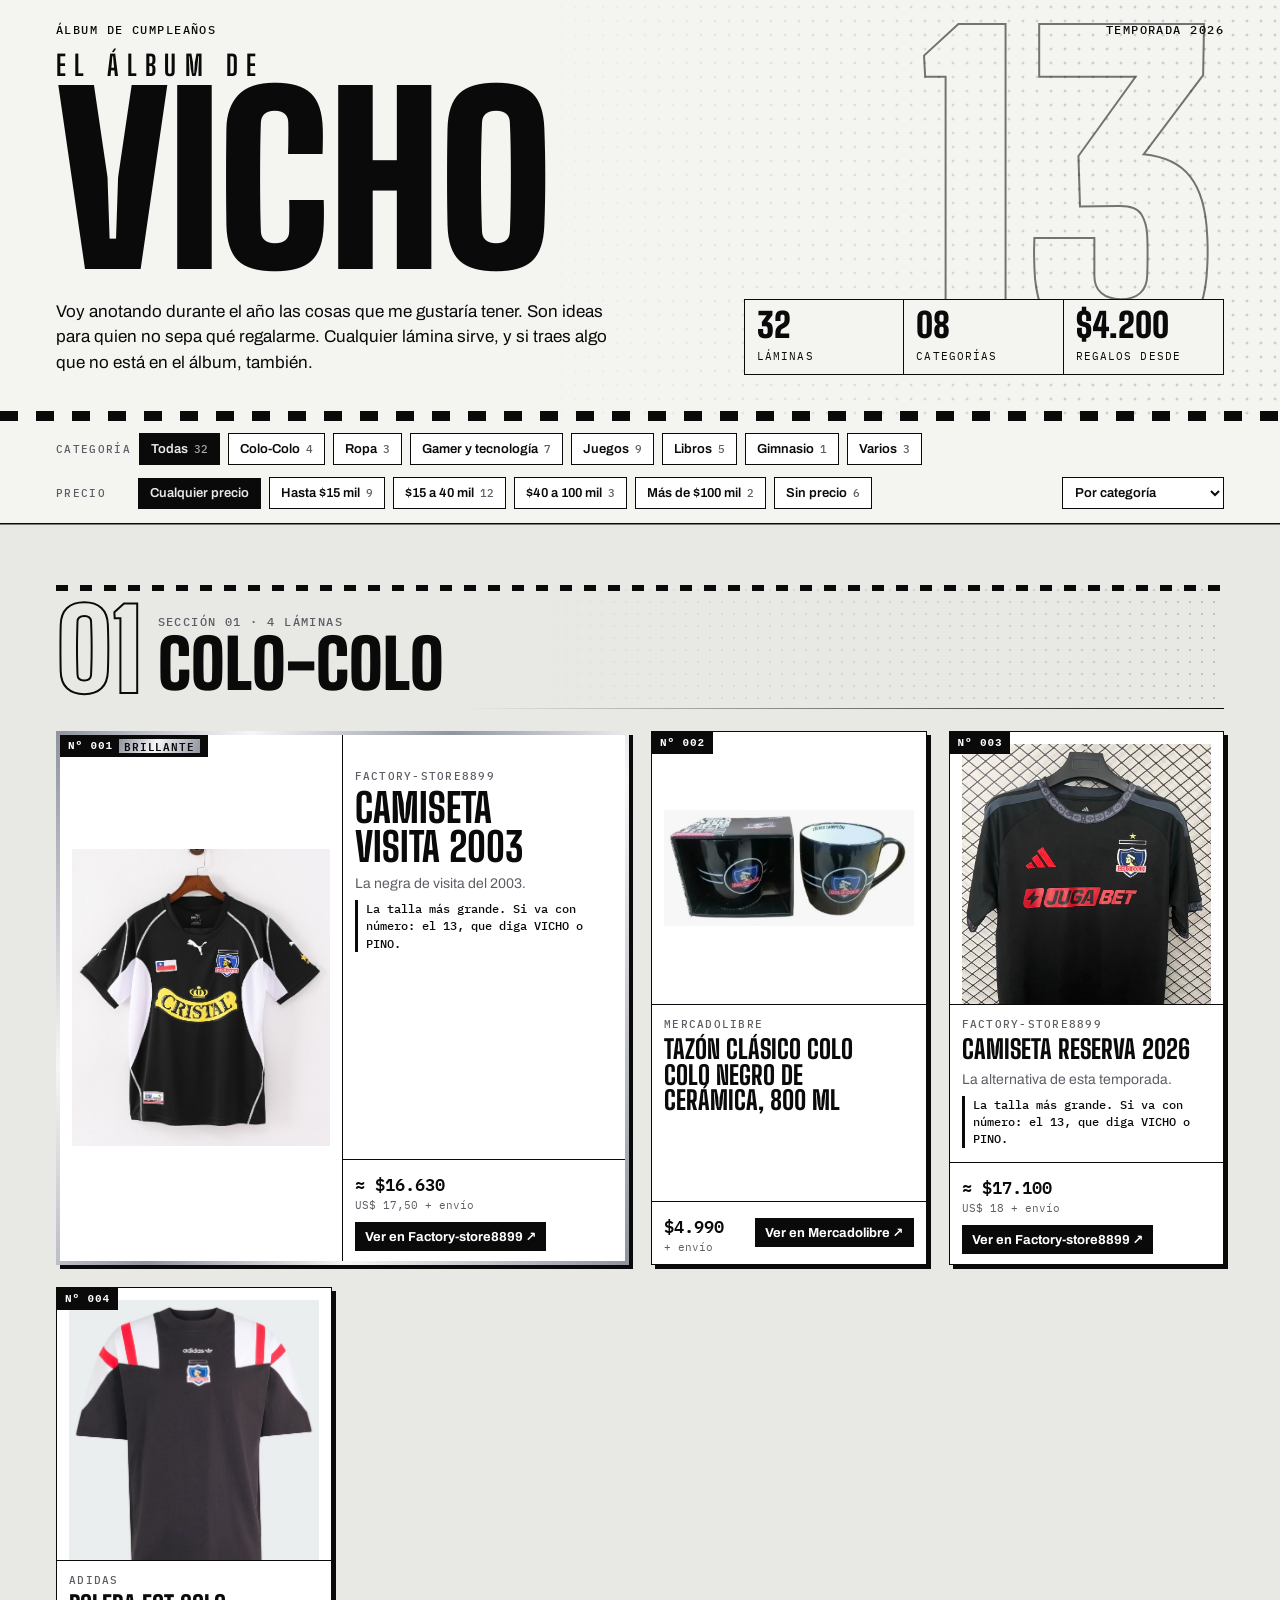
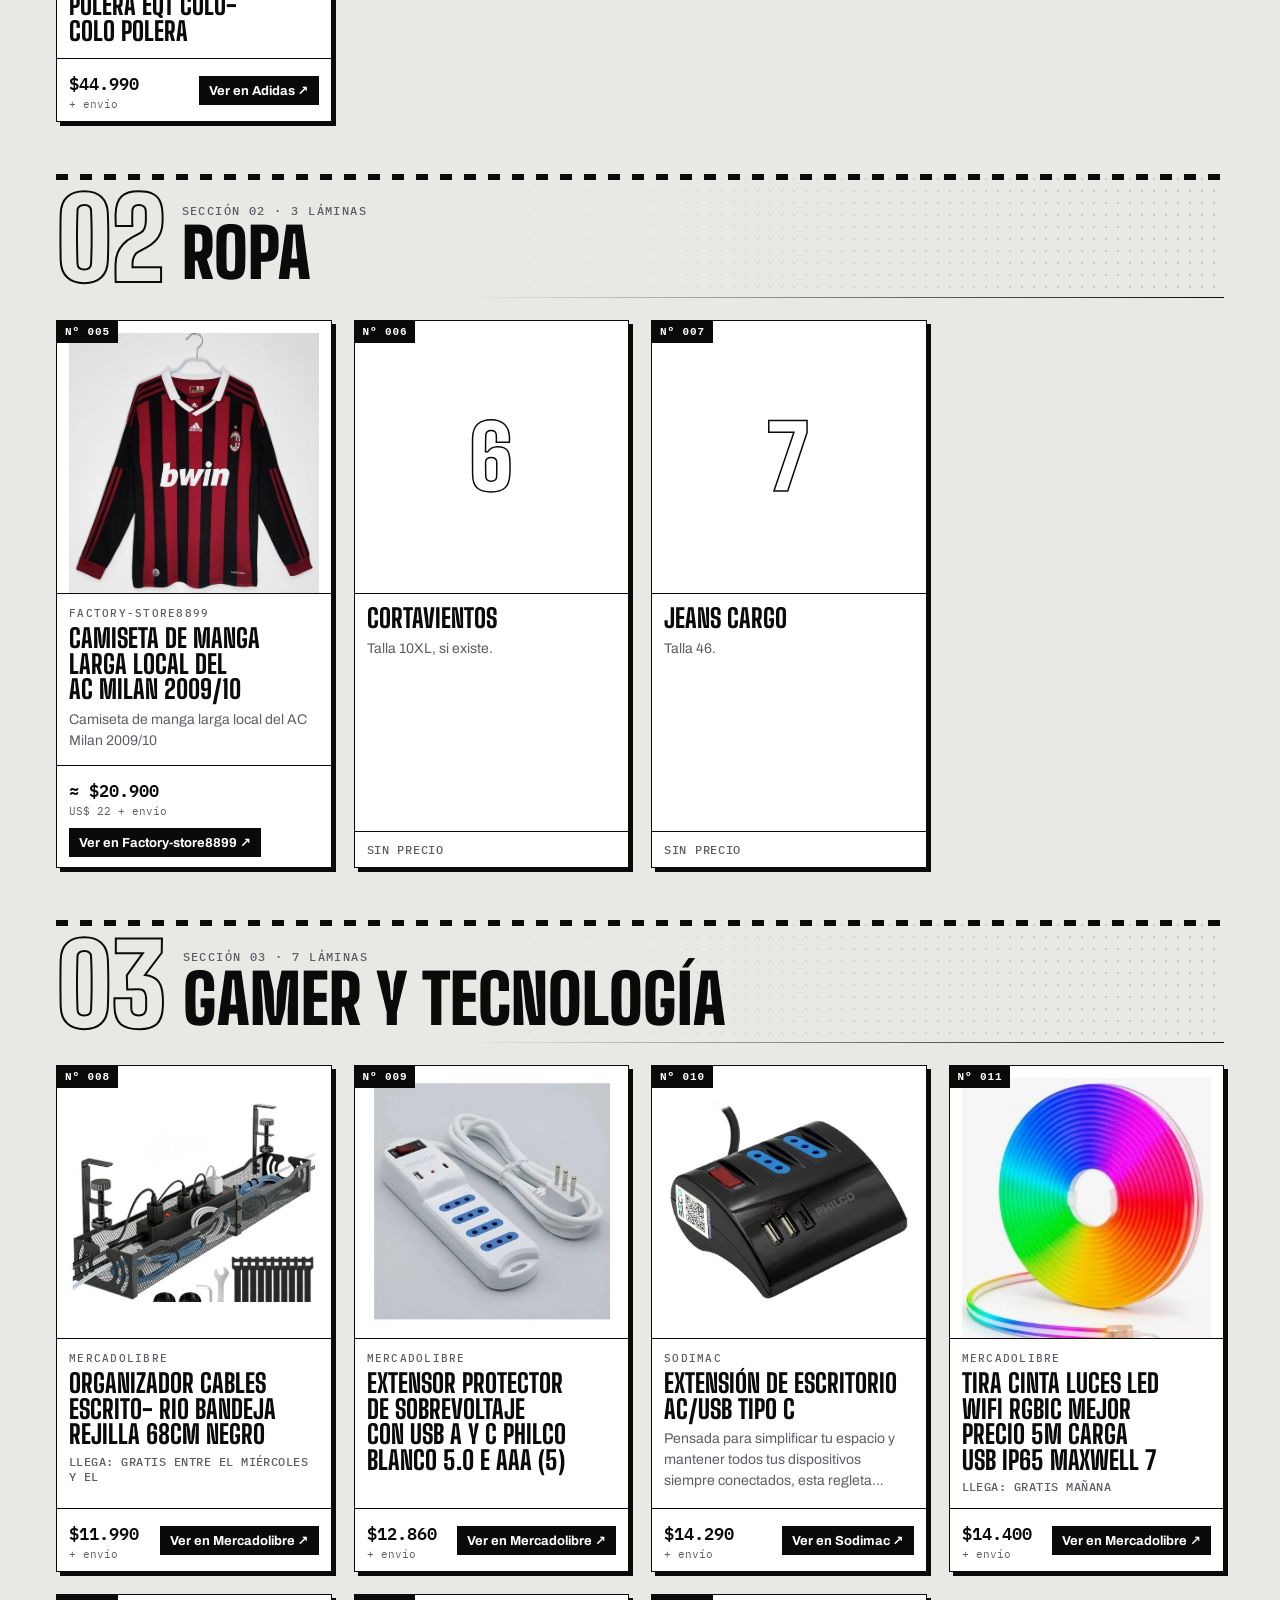
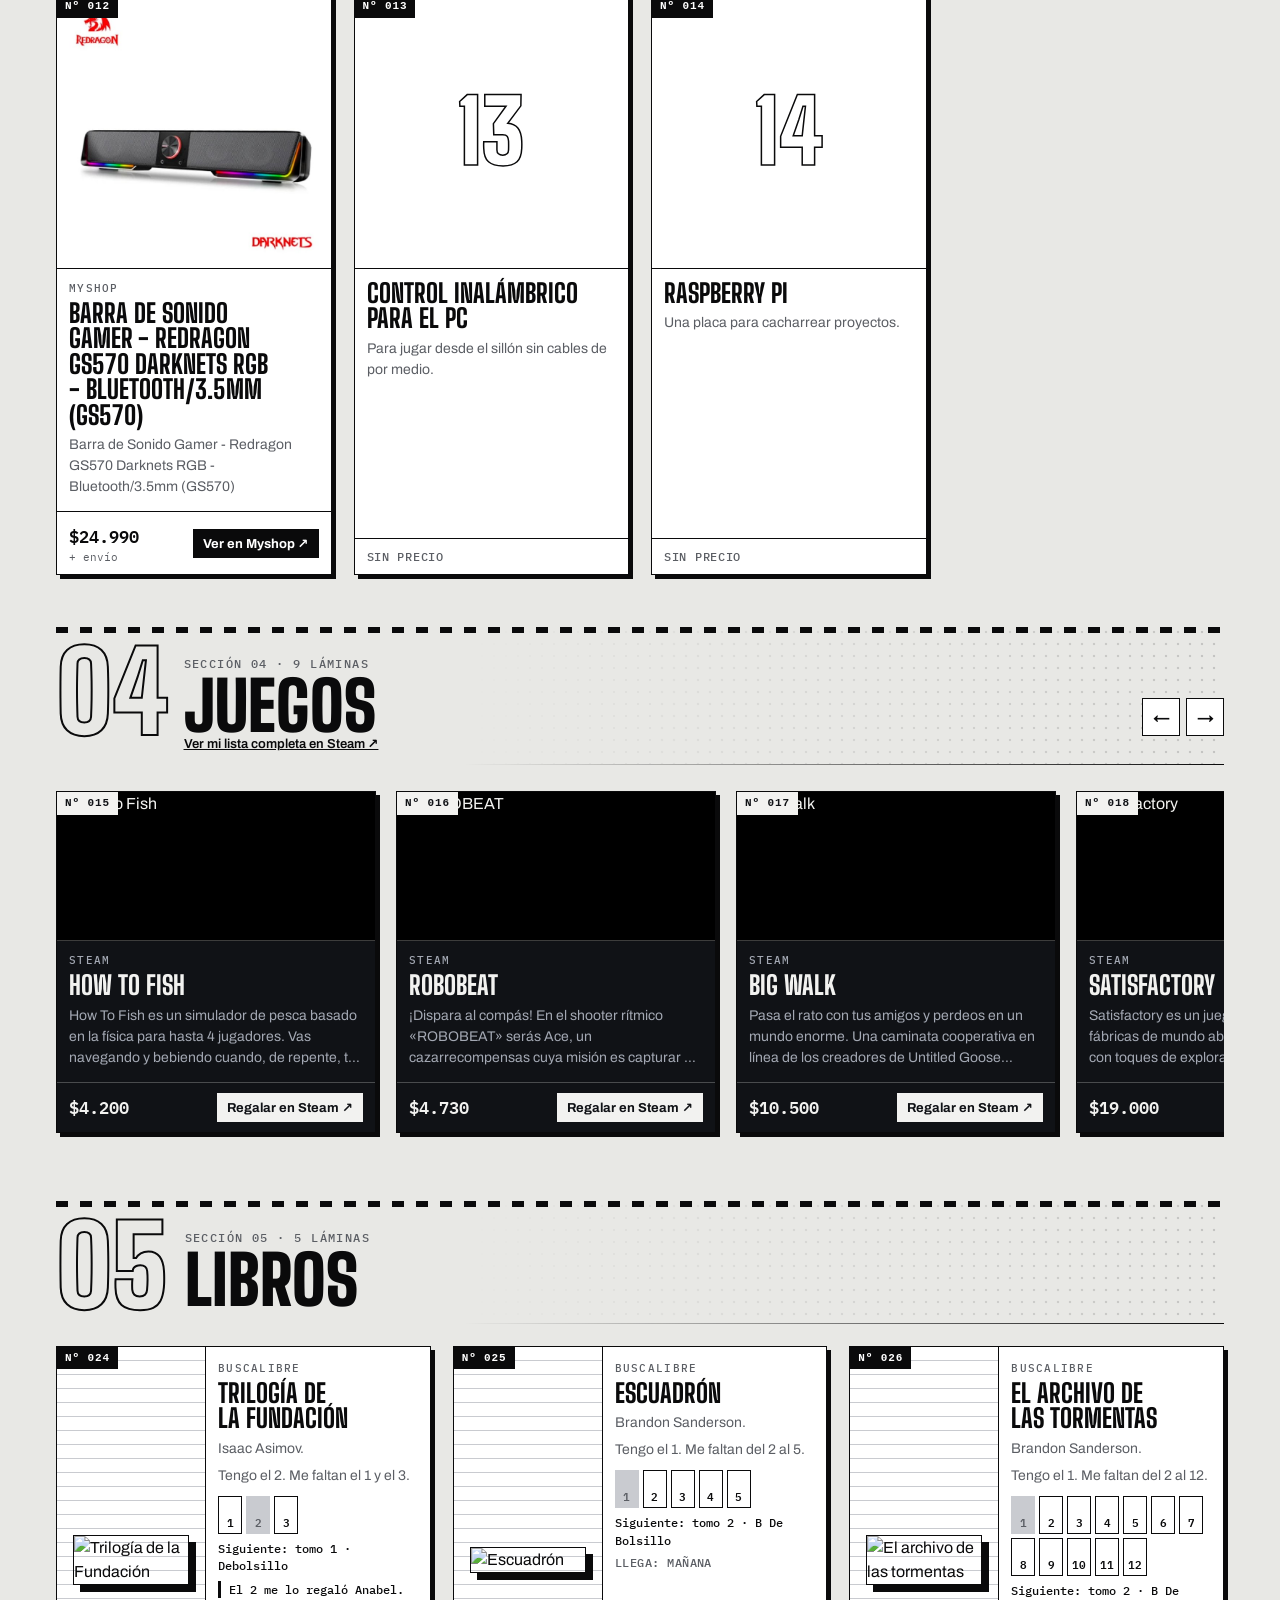
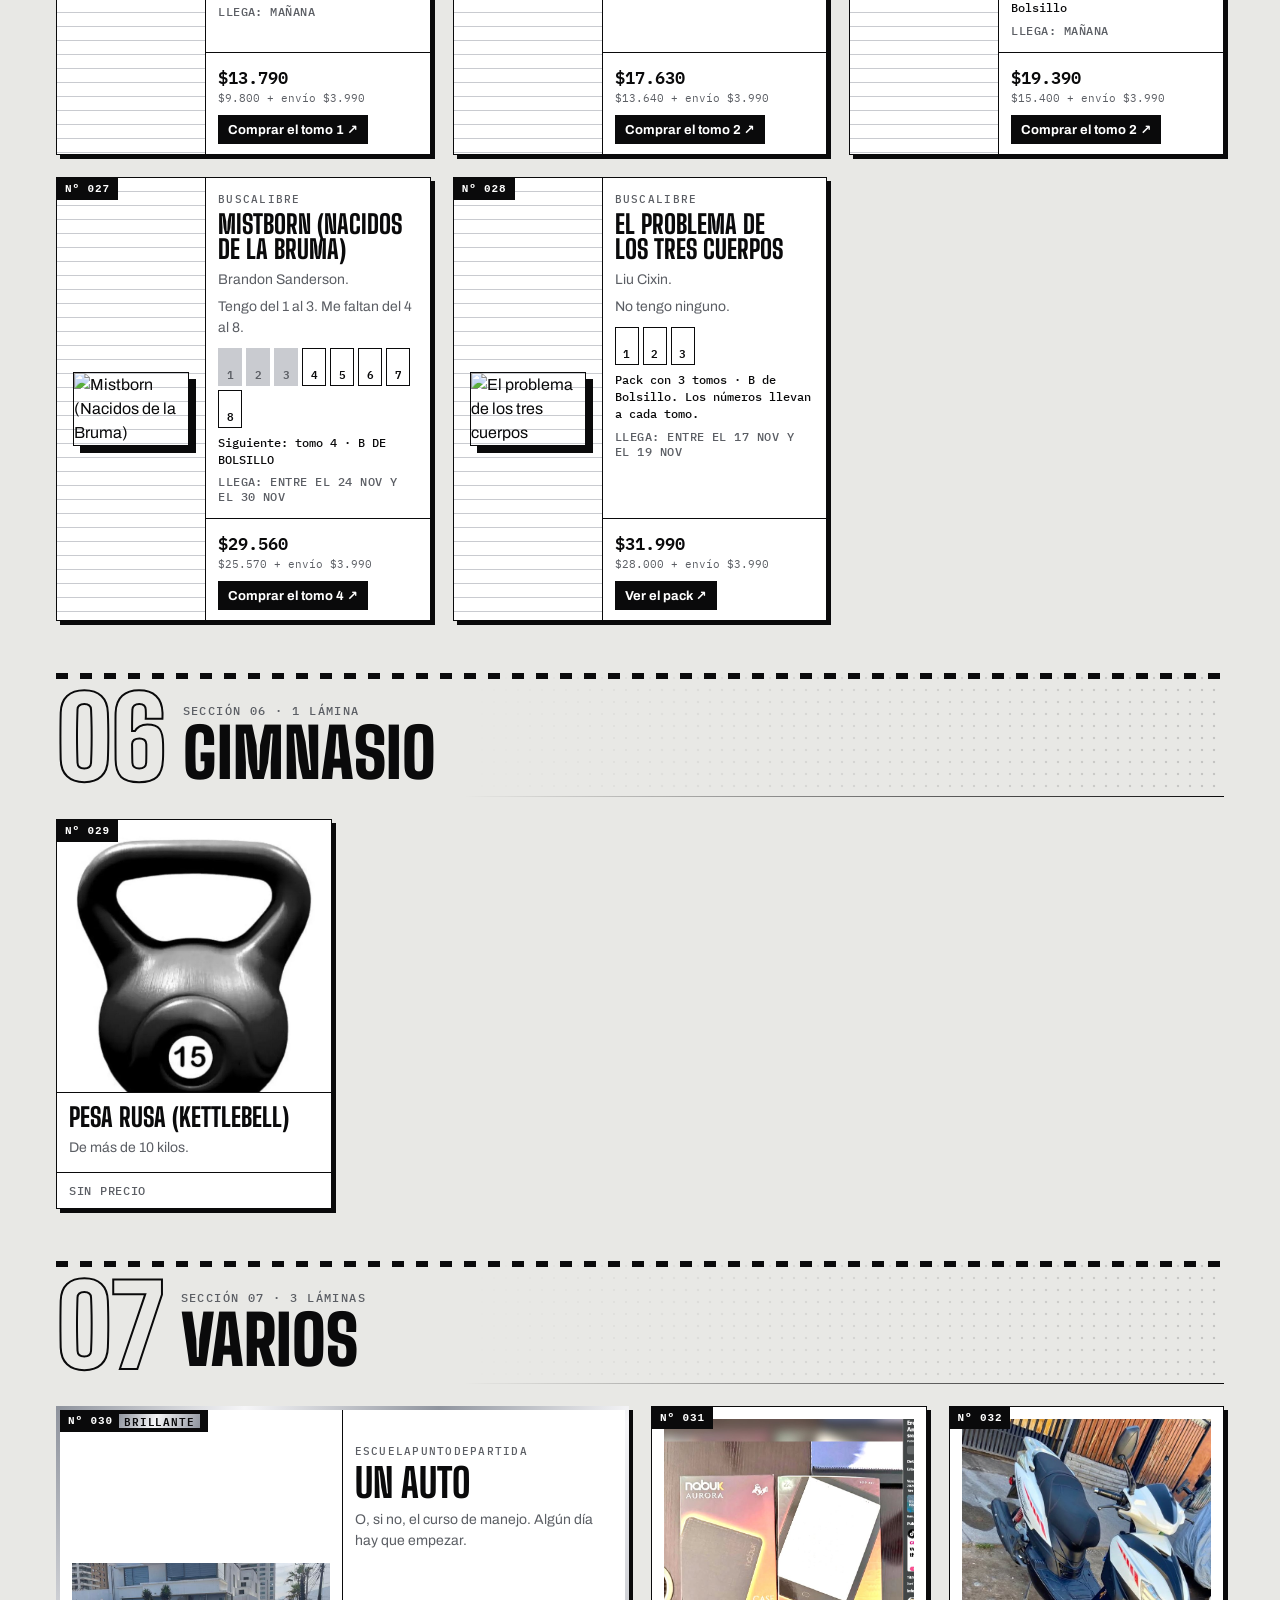
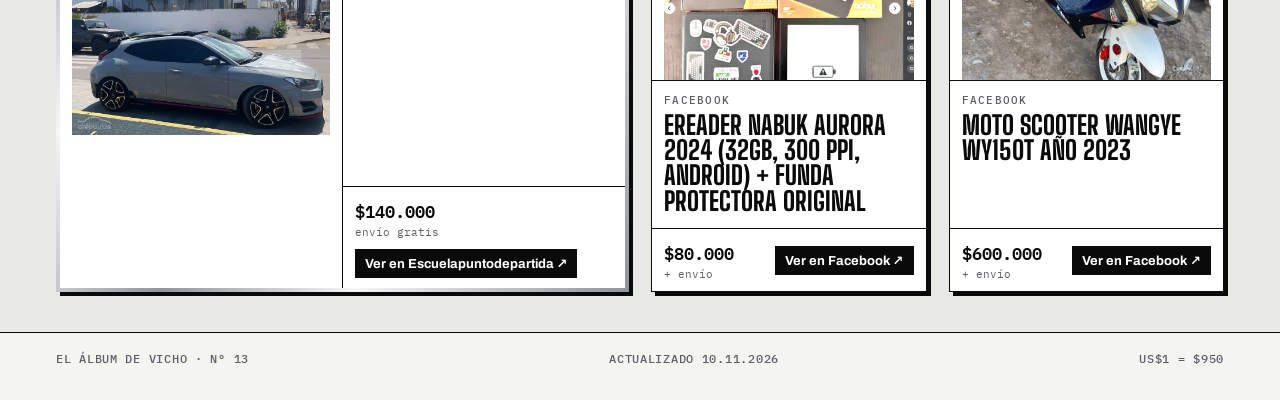
==== commit 4884327d: "Visuales: portada de antes, todo el album en el mismo papel, secciones como mini portadas y cartas p" ====
--- a/index.html
+++ b/index.html
@@ -7,7 +7,7 @@
 <meta name="description" content="La lista de regalos de Vicho: ideas para su cumpleaños, con fotos, precios y dónde comprarlas.">
 <link rel="preconnect" href="https://fonts.googleapis.com">
 <link rel="preconnect" href="https://fonts.gstatic.com" crossorigin>
-<link href="https://fonts.googleapis.com/css2?family=Barlow+Condensed:ital,wght@0,700;0,800;1,700;1,800;1,900&family=Barlow:wght@400;500;600;700&family=Caveat:wght@500;600;700&display=swap" rel="stylesheet">
+<link href="https://fonts.googleapis.com/css2?family=Big+Shoulders+Display:wght@700;800;900&family=Archivo:wght@400;600;700&family=IBM+Plex+Mono:wght@400;500;600&display=swap" rel="stylesheet">
 <link rel="stylesheet" href="estilos.css">
 <style>.sr { position: absolute; width: 1px; height: 1px; overflow: hidden; clip: rect(0 0 0 0); }</style>
 </head>
--- a/estilos.css
+++ b/estilos.css
@@ -1,208 +1,210 @@
-/* Layout: un álbum de láminas de verdad. La página es la hoja del álbum (papel claro, o cartulina
-   negra en modo oscuro). Cada regalo es una lámina pegada: marco blanco, un poco chueca, con su placa
-   negra de nombre y número. Lo que aún no tiene foto es un hueco punteado por llenar. Las notas van
-   escritas a mano. Las láminas no cambian con el tema: son objetos pegados en la hoja. */
+/* Layout: álbum de láminas. Portada en banda negra con el dorsal, barra de filtros fija y
+   tres tipos de carta: juego (cápsula apaisada, en carrusel), libro (portada vertical en su estante)
+   y cosa (foto al tamaño que venga). Albo: blanco y negro; el color lo ponen las fotos.
+   Las destacadas son "láminas brillantes": marco plateado con reflejo. */
 :root {
-  --pagina: #eeeeeb;       /* hoja del álbum */
-  --tinta: #111111;        /* lo impreso en la hoja */
-  --gris: #6a6a67;
-  --lapiz: #1f3a93;        /* lo escrito a mano: lápiz pasta azul */
-  --st: #ffffff;           /* lámina: marco blanco */
-  --st-tinta: #111111;
-  --st-gris: #5a5a58;
-  --placa: #111111;
-  --tapa: #0b0b0c;         /* tapa del álbum */
-  --grano: url("data:image/svg+xml,%3Csvg xmlns='http://www.w3.org/2000/svg' width='180' height='180'%3E%3Cfilter id='n'%3E%3CfeTurbulence type='fractalNoise' baseFrequency='.85' numOctaves='2' stitchTiles='stitch'/%3E%3CfeColorMatrix values='0 0 0 0 0 0 0 0 0 0 0 0 0 0 0 0 0 0 .1 0'/%3E%3C/filter%3E%3Crect width='100%25' height='100%25' filter='url(%23n)'/%3E%3C/svg%3E");
-  /* para el modo edición y sus cuadros */
-  --papel: var(--pagina); --lamina: #ffffff; --borde: var(--tinta); --suave: #c9c9c5; --marco: #ffffff;
-  --f-display: "Barlow Condensed", "Arial Narrow", Impact, sans-serif;
-  --f-texto: "Barlow", "Segoe UI", system-ui, sans-serif;
-  --f-dato: "Barlow", "Segoe UI", system-ui, sans-serif;
-  --f-mano: "Caveat", "Segoe Print", "Comic Sans MS", cursive;
+  --papel: #e9eaec;        /* hoja del álbum, gris frío */
+  --lamina: #ffffff;       /* cartón de la lámina */
+  --tinta: #0a0a0b;
+  --gris: #5b5e64;
+  --borde: #0a0a0b;
+  --suave: #c9cbd0;
+  --marco: #ffffff;        /* fondo de las fotos de producto: siempre blanco */
+  --portada: #0a0a0b;
+  --portada-tinta: #f6f6f4;
+  --juego: #101216;        /* las cartas de juego son oscuras en los dos temas, como Steam */
+  --juego-tinta: #f2f2f0;
+  --juego-gris: #a3a8b3;
+  --plata-1: #f6f6f8;
+  --plata-2: #8f949e;
+  --f-display: "Big Shoulders Display", "Arial Narrow", Impact, sans-serif;
+  --f-texto: "Archivo", "Segoe UI", system-ui, sans-serif;
+  --f-dato: "IBM Plex Mono", ui-monospace, Consolas, monospace;
   color-scheme: light;
 }
-@media (prefers-color-scheme: dark) {
-  :root:not([data-theme="light"]) {
-    --pagina: #151515; --tinta: #f0f0ee; --gris: #a09f9b; --lapiz: #f0f0ee; --lamina: #1f1f1f; --suave: #3a3a38;
-    --grano: url("data:image/svg+xml,%3Csvg xmlns='http://www.w3.org/2000/svg' width='180' height='180'%3E%3Cfilter id='n'%3E%3CfeTurbulence type='fractalNoise' baseFrequency='.85' numOctaves='2' stitchTiles='stitch'/%3E%3CfeColorMatrix values='0 0 0 0 1 0 0 0 0 1 0 0 0 0 1 0 0 0 .07 0'/%3E%3C/filter%3E%3Crect width='100%25' height='100%25' filter='url(%23n)'/%3E%3C/svg%3E");
-    color-scheme: dark;
-  }
-}
-:root[data-theme="dark"] {
-  --pagina: #151515; --tinta: #f0f0ee; --gris: #a09f9b; --lapiz: #f0f0ee; --lamina: #1f1f1f; --suave: #3a3a38;
-  --grano: url("data:image/svg+xml,%3Csvg xmlns='http://www.w3.org/2000/svg' width='180' height='180'%3E%3Cfilter id='n'%3E%3CfeTurbulence type='fractalNoise' baseFrequency='.85' numOctaves='2' stitchTiles='stitch'/%3E%3CfeColorMatrix values='0 0 0 0 1 0 0 0 0 1 0 0 0 0 1 0 0 0 .07 0'/%3E%3C/filter%3E%3Crect width='100%25' height='100%25' filter='url(%23n)'/%3E%3C/svg%3E");
-  color-scheme: dark;
+/* Un solo papel para todo el álbum, en modo claro y oscuro: la portada y las páginas son el mismo objeto impreso. */
+:root {
+  --papel: #e8e8e5;        /* página del álbum */
+  --portada: #f4f4f1;      /* la tapa, un tono más clara */
+  --portada-tinta: #0a0a0b;
+  --trama: rgba(10, 10, 11, .16);
 }
 
 * { box-sizing: border-box; }
 html { -webkit-text-size-adjust: 100%; }
-body { margin: 0; background: var(--pagina) var(--grano); color: var(--tinta); font: 16px/1.5 var(--f-texto); }
+body { margin: 0; background: var(--papel); color: var(--tinta); font: 16px/1.5 var(--f-texto); }
 img { max-width: 100%; }
 a { color: inherit; }
 :focus-visible { outline: 3px solid var(--tinta); outline-offset: 2px; }
-.ancho { max-width: 1180px; margin: 0 auto; padding-left: max(16px, env(safe-area-inset-left, 0px)); padding-right: max(16px, env(safe-area-inset-right, 0px)); }
-
-/* ---------- Tapa ---------- */
-.portada { background: var(--tapa) var(--grano); color: #ffffff; position: relative; overflow: hidden; }
-.portada::after { /* franjas, como el borde de una camiseta */
-  content: ""; position: absolute; left: 0; right: 0; bottom: 0; height: 12px;
-  background: repeating-linear-gradient(90deg, #ffffff 0 22px, var(--tapa) 22px 44px);
-}
-.portada .ancho { padding-block: 24px 54px; position: relative; }
-.portada-sup { margin: 0; font: 600 15px var(--f-texto); opacity: .8; padding-right: 120px; }
+.ancho { max-width: 1200px; margin: 0 auto; padding-left: max(16px, env(safe-area-inset-left, 0px)); padding-right: max(16px, env(safe-area-inset-right, 0px)); }
+
+/* ---------- Portada ---------- */
+.portada { background: var(--portada); color: var(--portada-tinta); position: relative; overflow: hidden; }
+.portada::before { /* trama de puntos, como impresión de álbum */
+  content: ""; position: absolute; inset: 0 0 0 40%; pointer-events: none;
+  background: radial-gradient(circle, color-mix(in srgb, var(--portada-tinta) 26%, transparent) 1.3px, transparent 1.7px) 0 0 / 14px 14px;
+  -webkit-mask-image: linear-gradient(90deg, transparent, #000 75%); mask-image: linear-gradient(90deg, transparent, #000 75%);
+}
+.portada::after { /* franjas del borde inferior */
+  content: ""; position: absolute; left: 0; right: 0; bottom: 0; height: 10px;
+  background: repeating-linear-gradient(90deg, var(--portada-tinta) 0 18px, transparent 18px 36px);
+}
+.portada .ancho { padding-block: 22px 46px; display: grid; grid-template-columns: 1fr; gap: 8px; position: relative; }
+.portada-sup { display: flex; flex-wrap: wrap; justify-content: space-between; gap: 6px 16px; font: 500 12px/1.4 var(--f-dato); letter-spacing: .12em; text-transform: uppercase; }
 .portada h1 {
-  margin: 10px 0 0; font: italic 900 clamp(104px, 25vw, 270px)/.8 var(--f-display); text-transform: uppercase; letter-spacing: -.02em;
-  overflow-wrap: anywhere;
-}
-.portada h1 small { display: block; font: italic 700 clamp(22px, 3.4vw, 34px)/1 var(--f-display); letter-spacing: 0; text-transform: none; margin-bottom: 2px; }
-.sello { /* el dorsal, como un autoadhesivo redondo */
-  position: absolute; right: max(18px, env(safe-area-inset-right, 0px)); top: 20px; width: clamp(84px, 15vw, 168px); aspect-ratio: 1; border-radius: 50%;
-  background: #ffffff; color: var(--tapa); display: grid; place-items: center; transform: rotate(9deg);
-  box-shadow: 0 0 0 5px var(--tapa), 0 0 0 8px #ffffff;
-}
-.sello b { font: italic 900 clamp(50px, 9.5vw, 108px)/1 var(--f-display); letter-spacing: -.03em; padding-right: .06em; }
-.papelito { /* nota pegada con cinta */
-  position: relative; margin: 30px 0 0 4px; max-width: 580px; background: #ffffff; color: #111111; padding: 20px 20px 14px;
-  transform: rotate(-1.3deg); box-shadow: 0 14px 24px -14px rgba(0, 0, 0, .8);
-}
-.papelito::before {
-  content: ""; position: absolute; top: -13px; left: 38%; width: 104px; height: 28px; transform: rotate(-3deg);
-  background: rgba(214, 214, 208, .72); box-shadow: 0 1px 2px rgba(0, 0, 0, .25);
-}
-.papelito p { margin: 0; font: 500 24px/1.2 var(--f-mano); color: #1f3a93; }
-.papelito .cuenta { margin-top: 10px; font: 600 14px var(--f-texto); color: #111111; }
+  margin: 4px 0 0; font: 900 clamp(84px, 21vw, 230px)/.8 var(--f-display); text-transform: uppercase; letter-spacing: -.01em;
+  position: relative; z-index: 1; text-wrap: balance; overflow-wrap: anywhere;
+}
+.portada h1 small { display: block; font: 700 clamp(18px, 3vw, 28px)/1 var(--f-display); letter-spacing: .3em; margin-bottom: 10px; }
+.dorsal {
+  position: absolute; right: max(16px, env(safe-area-inset-right, 0px)); top: 34px; z-index: 0;
+  font: 900 clamp(150px, 34vw, 400px)/.78 var(--f-display); color: transparent;
+  -webkit-text-stroke: 2px var(--portada-tinta); opacity: .55; pointer-events: none; user-select: none;
+}
+.portada-inf { display: grid; grid-template-columns: 1fr; gap: 16px; margin-top: 18px; position: relative; z-index: 1; }
+@media (min-width: 820px) { .portada-inf { grid-template-columns: minmax(0, 1.4fr) minmax(0, 1fr); align-items: end; } }
+.portada-inf p { margin: 0; max-width: 56ch; font-size: 17px; }
+.marcador { display: flex; flex-wrap: wrap; gap: 0; font-family: var(--f-dato); border: 1.5px solid var(--portada-tinta); background: var(--portada); }
+.marcador div { flex: 1 1 90px; padding: 8px 12px; border-right: 1.5px solid var(--portada-tinta); }
+.marcador div:last-child { border-right: 0; }
+.marcador b { display: block; font: 900 34px/1 var(--f-display); white-space: nowrap; }
+.marcador span { font-size: 11px; letter-spacing: .1em; text-transform: uppercase; }
 
 /* ---------- Filtros ---------- */
-body::before { content: ""; position: fixed; inset: 0 0 auto; height: env(safe-area-inset-top, 0px); z-index: 10; background: var(--pagina); }
-.filtros { position: sticky; top: env(safe-area-inset-top, 0px); z-index: 5; background: var(--pagina) var(--grano); box-shadow: 0 6px 10px -8px rgba(0, 0, 0, .45); }
-.filtros .ancho { padding-block: 12px; display: grid; gap: 8px; }
-.fila-filtros { display: flex; gap: 7px; align-items: center; overflow-x: auto; scrollbar-width: thin; padding-bottom: 2px; }
-.fila-filtros > span { font: 600 13px var(--f-texto); color: var(--gris); flex: none; min-width: 72px; }
+body::before { content: ""; position: fixed; inset: 0 0 auto; height: env(safe-area-inset-top, 0px); z-index: 10; background: var(--papel); }
+.filtros { position: sticky; top: env(safe-area-inset-top, 0px); z-index: 5; background: var(--papel); border-bottom: 1.5px solid var(--borde); }
+.filtros .ancho { padding-block: 12px; display: grid; gap: 10px; }
+.fila-filtros { display: flex; gap: 8px; align-items: center; overflow-x: auto; scrollbar-width: thin; padding-bottom: 2px; }
+.fila-filtros > span { font: 500 11px var(--f-dato); letter-spacing: .12em; text-transform: uppercase; color: var(--gris); flex: none; min-width: 74px; }
 .chip {
-  flex: none; font: 600 14px/1 var(--f-texto); padding: 7px 12px; background: transparent; color: var(--tinta);
-  border: 1.5px solid var(--tinta); border-radius: 999px; cursor: pointer; white-space: nowrap;
-}
-.chip i { font: 500 12px var(--f-texto); font-style: normal; opacity: .6; margin-left: 5px; }
-.chip[aria-pressed="true"] { background: var(--tinta); color: var(--pagina); }
-.orden { margin-left: auto; flex: none; }
-.orden select { font: 600 14px var(--f-texto); padding: 6px 8px; border: 1.5px solid var(--tinta); border-radius: 999px; background: var(--pagina); color: var(--tinta); }
-
-/* ---------- Páginas del álbum ---------- */
-main { padding-block: 8px 48px; }
-.categoria { padding-top: 44px; }
-.categoria-cab { display: flex; align-items: flex-end; gap: 4px 16px; flex-wrap: wrap; margin-bottom: 26px; padding-bottom: 8px; border-bottom: 5px solid var(--tinta); }
-.categoria-cab h2 { margin: 0; font: italic 900 clamp(42px, 7vw, 72px)/.86 var(--f-display); text-transform: uppercase; letter-spacing: -.01em; text-wrap: balance; }
-.cuantas { font: 600 23px/1 var(--f-mano); color: var(--lapiz); transform: rotate(-2deg); padding-bottom: 4px; }
-.cab-link { font: 600 14px var(--f-texto); padding-bottom: 6px; }
-.flechas { margin-left: auto; display: flex; gap: 6px; padding-bottom: 4px; }
-.flecha { width: 40px; height: 40px; border: 1.5px solid var(--tinta); border-radius: 50%; background: transparent; color: var(--tinta); font: 700 17px/1 var(--f-texto); cursor: pointer; }
-.flecha:hover { background: var(--tinta); color: var(--pagina); }
-.grilla { display: grid; grid-template-columns: repeat(auto-fill, minmax(226px, 1fr)); gap: 30px 26px; align-items: start; }
-.grilla.de-libros { grid-template-columns: repeat(auto-fill, minmax(min(100%, 350px), 1fr)); }
+  flex: none; font: 600 13px/1 var(--f-texto); padding: 8px 11px; background: var(--lamina); color: var(--tinta);
+  border: 1.5px solid var(--borde); cursor: pointer; white-space: nowrap; border-radius: 0;
+}
+.chip i { font: 500 11px var(--f-dato); font-style: normal; color: var(--gris); margin-left: 6px; }
+.chip[aria-pressed="true"] { background: var(--tinta); color: var(--papel); }
+.chip[aria-pressed="true"] i { color: var(--papel); opacity: .7; }
+.chip:hover { transform: translateY(-1px); }
+.orden { margin-left: auto; flex: none; display: flex; align-items: center; gap: 8px; }
+.orden select { font: 600 13px var(--f-texto); padding: 7px 8px; border: 1.5px solid var(--borde); background: var(--lamina); color: var(--tinta); border-radius: 0; }
+
+/* ---------- Secciones ---------- */
+main { padding-block: 10px 40px; }
+.categoria { padding-top: 38px; }
+.categoria-cab { display: flex; align-items: baseline; gap: 6px 14px; flex-wrap: wrap; margin-bottom: 18px; border-bottom: 1.5px solid var(--borde); padding-bottom: 6px; }
+.categoria-cab h2 { margin: 0; font: 900 clamp(36px, 6vw, 60px)/.9 var(--f-display); text-transform: uppercase; text-wrap: balance; }
+.categoria-cab > span { font: 500 12px var(--f-dato); letter-spacing: .1em; text-transform: uppercase; color: var(--gris); }
+.cab-link { font: 600 13px var(--f-texto); }
+.flechas { margin-left: auto; display: flex; gap: 6px; align-self: center; }
+.flecha { width: 38px; height: 38px; border: 1.5px solid var(--borde); background: var(--lamina); color: var(--tinta); font: 700 17px/1 var(--f-texto); cursor: pointer; border-radius: 0; }
+.flecha:hover { background: var(--tinta); color: var(--lamina); }
+.grilla { display: grid; grid-template-columns: repeat(auto-fill, minmax(230px, 1fr)); gap: 20px; align-items: start; }
+.grilla.de-libros { grid-template-columns: repeat(auto-fill, minmax(min(100%, 350px), 1fr)); align-items: stretch; }
 .carrusel {
-  display: grid; grid-auto-flow: column; grid-auto-columns: min(318px, 80%); gap: 26px; align-items: start;
-  overflow-x: auto; scroll-snap-type: x mandatory; overscroll-behavior-x: contain; scrollbar-width: thin; padding: 14px 12px 26px;
-}
-.carrusel > .lamina { scroll-snap-align: center; }
-.vacio { padding: 40px 0; font: 600 24px var(--f-mano); color: var(--lapiz); }
-
-/* ---------- Lámina pegada ---------- */
+  display: grid; grid-auto-flow: column; grid-auto-columns: min(320px, 82%); gap: 20px; align-items: stretch;
+  overflow-x: auto; scroll-snap-type: x mandatory; overscroll-behavior-x: contain; scrollbar-width: thin; padding: 4px 6px 16px 2px;
+}
+.carrusel > .lamina { scroll-snap-align: start; }
+.vacio { padding: 40px 0; font: 500 14px var(--f-dato); color: var(--gris); }
+
+/* ---------- Lámina (base) ---------- */
 .lamina {
-  --giro: 0deg; position: relative; background: var(--st); color: var(--st-tinta); padding: 9px 9px 0; border-radius: 5px;
-  display: flex; flex-direction: column; min-width: 0; transform: rotate(var(--giro));
-  box-shadow: 0 1px 2px rgba(0, 0, 0, .3), 0 16px 24px -16px rgba(0, 0, 0, .6); transition: transform .2s ease;
-}
-.grilla > .lamina:nth-child(4n+1), .carrusel > .lamina:nth-child(4n+1) { --giro: -1.1deg; }
-.grilla > .lamina:nth-child(4n+2), .carrusel > .lamina:nth-child(4n+2) { --giro: .8deg; }
-.grilla > .lamina:nth-child(4n+3), .carrusel > .lamina:nth-child(4n+3) { --giro: -.4deg; }
-.grilla > .lamina:nth-child(4n), .carrusel > .lamina:nth-child(4n) { --giro: 1.2deg; }
-.lamina:hover { transform: rotate(0deg) translateY(-3px); z-index: 2; }
-.lamina-foto { border-radius: 3px; overflow: hidden; background: #f0f0ee; }
+  position: relative; background: var(--lamina); border: 1.5px solid var(--borde); display: flex; flex-direction: column; min-width: 0;
+  box-shadow: 3px 3px 0 var(--suave); transition: transform .18s ease, box-shadow .18s ease;
+}
+.lamina:hover { transform: translate(-2px, -2px); box-shadow: 6px 6px 0 var(--borde); }
+.lamina-num {
+  position: absolute; top: 0; left: 0; z-index: 2; display: flex; align-items: center; gap: 6px;
+  background: var(--tinta); color: var(--lamina); padding: 4px 8px; font: 600 11px/1.3 var(--f-dato); letter-spacing: .08em; text-transform: uppercase;
+}
+.lamina-num i { font-style: normal; color: #0a0a0b; padding: 0 5px; background: linear-gradient(110deg, var(--plata-2), var(--plata-1) 45%, var(--plata-2)); }
+.lamina-foto { background: var(--marco); border-bottom: 1.5px solid var(--borde); overflow: hidden; }
 .lamina-foto img { display: block; width: 100%; height: auto; max-height: 400px; object-fit: contain; }
-.placa { display: flex; align-items: center; gap: 9px; background: var(--placa); color: #ffffff; margin: 9px -9px 0; padding: 7px 10px; }
-.placa .num {
-  flex: none; min-width: 30px; height: 30px; padding: 0 5px; border-radius: 15px; background: #ffffff; color: #111111;
-  display: grid; place-items: center; font: 800 16px/1 var(--f-display); font-variant-numeric: tabular-nums;
-}
-.placa h3 { margin: 0; font: italic 800 22px/1 var(--f-display); text-transform: uppercase; overflow-wrap: anywhere; text-wrap: balance; }
-.lamina-cuerpo { padding: 10px 2px; display: flex; flex-direction: column; gap: 6px; flex: 1; min-width: 0; }
-.lamina-cuerpo:empty { padding: 4px 0; }
-.lamina p { margin: 0; font-size: 14px; color: var(--st-gris); }
+.lamina-foto.sin-foto {
+  aspect-ratio: 5 / 3; max-width: 100%; display: grid; place-items: center;
+  background: repeating-linear-gradient(135deg, var(--lamina) 0 9px, var(--suave) 9px 10px);
+}
+.lamina-foto.sin-foto span { font: 900 88px/1 var(--f-display); color: transparent; -webkit-text-stroke: 1.5px var(--tinta); }
+.lamina-cuerpo { padding: 12px 12px 14px; display: flex; flex-direction: column; gap: 6px; flex: 1; min-width: 0; }
+.lamina-tienda { font: 500 10.5px var(--f-dato); letter-spacing: .12em; text-transform: uppercase; color: var(--gris); }
+.lamina h3 { margin: 0; font: 800 26px/.98 var(--f-display); text-transform: uppercase; text-wrap: balance; overflow-wrap: anywhere; }
+.lamina p { margin: 0; font-size: 14px; color: var(--gris); }
 .lamina p.desc { display: -webkit-box; -webkit-box-orient: vertical; -webkit-line-clamp: 3; line-clamp: 3; overflow: hidden; }
-.lamina p.de-cat { font-weight: 700; color: var(--st-tinta); }
-.lamina p.nota { font: 600 20px/1.12 var(--f-mano); color: #1f3a93; transform: rotate(-1deg); transform-origin: left center; }
-.lamina p.entrega { font-weight: 600; }
-.lamina-pie { display: flex; justify-content: space-between; align-items: baseline; gap: 6px 10px; flex-wrap: wrap; padding: 9px 2px 11px; border-top: 1.5px dashed #b9b9b5; }
-.precio { font: 800 25px/1 var(--f-display); font-variant-numeric: tabular-nums; white-space: nowrap; }
-.precio.sin { font: 600 14px var(--f-texto); color: var(--st-gris); }
-.precio small { display: block; font: 500 12px/1.3 var(--f-texto); color: var(--st-gris); margin-top: 2px; }
-.ir { font: 700 14px var(--f-texto); text-decoration: underline; text-underline-offset: 3px; text-decoration-thickness: 1.5px; white-space: nowrap; }
-.ir:hover { background: var(--st-tinta); color: var(--st); text-decoration: none; }
-
-/* Hueco: todavía no hay lámina que pegar */
-.lamina.vacia { background: transparent; color: var(--tinta); box-shadow: none; border: 2px dashed var(--gris); transform: none; padding-top: 0; }
-.hueco { aspect-ratio: 4 / 3; max-width: 100%; display: grid; place-items: center; align-content: center; gap: 2px; }
-.hueco span { font: italic 900 70px/1 var(--f-display); color: var(--gris); opacity: .45; }
-.hueco em { font: 600 20px/1 var(--f-mano); font-style: normal; color: var(--lapiz); transform: rotate(-3deg); }
-.vacia .placa { background: none; color: var(--tinta); margin: 0; padding: 8px 0 2px; border-top: 2px solid var(--tinta); }
-.vacia .placa .num { background: var(--tinta); color: var(--pagina); }
-.vacia p, .vacia .precio.sin, .vacia .precio small { color: var(--gris); }
-.vacia p.nota { color: var(--lapiz); }
-.vacia .lamina-pie { border-top-color: var(--gris); }
-.vacia .ir:hover { background: var(--tinta); color: var(--pagina); }
-
-/* Juego: lámina apaisada con la imagen de Steam */
-.juego .lamina-foto { aspect-ratio: 460 / 215; max-width: 100%; background: #111111; }
+.lamina .nota { font: 500 12px/1.45 var(--f-dato); color: var(--tinta); border-left: 3px solid var(--tinta); padding-left: 8px; }
+.entrega { font: 500 12px var(--f-dato); color: var(--gris); text-transform: uppercase; letter-spacing: .04em; }
+.lamina-pie { display: flex; justify-content: space-between; align-items: center; gap: 10px; flex-wrap: wrap; padding: 10px 12px; border-top: 1.5px solid var(--borde); }
+.precio { font: 600 17px var(--f-dato); font-variant-numeric: tabular-nums; white-space: nowrap; }
+.precio.sin { font-size: 12px; color: var(--gris); font-weight: 500; letter-spacing: .06em; text-transform: uppercase; }
+.precio small { display: block; font-size: 11px; font-weight: 400; color: var(--gris); }
+.ir { font: 700 13px var(--f-texto); text-decoration: none; background: var(--tinta); color: var(--lamina); padding: 7px 10px; white-space: nowrap; }
+.ir:hover { text-decoration: underline; }
+
+/* ---------- Carta de juego ---------- */
+.lamina.juego { background: var(--juego); color: var(--juego-tinta); }
+.juego .lamina-foto { background: #000; aspect-ratio: 460 / 215; max-width: 100%; border-bottom-color: color-mix(in srgb, var(--juego-tinta) 25%, transparent); }
 .juego .lamina-foto img { height: 100%; max-height: none; object-fit: cover; }
-
-/* Libro: la portada, como foto del libro */
-.libro .lamina-foto { background: none; display: grid; place-items: center; padding: 8px 6px 2px; overflow: visible; }
-.libro .lamina-foto img, .tapa-falsa { width: auto; max-width: min(100%, 168px); max-height: 250px; border-radius: 2px; box-shadow: 0 0 0 1px rgba(0, 0, 0, .18), 5px 6px 0 rgba(0, 0, 0, .16); }
+.juego .lamina-num { background: var(--juego-tinta); color: var(--juego); }
+.juego .lamina-tienda, .juego p, .juego .precio small, .juego .precio.sin { color: var(--juego-gris); }
+.juego .lamina-pie { border-top-color: color-mix(in srgb, var(--juego-tinta) 25%, transparent); }
+.juego .ir { background: var(--juego-tinta); color: var(--juego); }
+.juego .nota { color: var(--juego-tinta); border-left-color: var(--juego-tinta); }
+
+/* ---------- Carta de libro ---------- */
+.libro .lamina-foto {
+  display: grid; place-items: center; padding: 38px 18px 20px;
+  background: repeating-linear-gradient(180deg, var(--lamina) 0 13px, var(--suave) 13px 14px);
+}
+.libro .lamina-foto img, .tapa-falsa {
+  width: 100%; max-width: 170px; box-shadow: 7px 7px 0 var(--borde); border: 1.5px solid var(--borde);
+}
+.libro .lamina-foto img { max-height: 290px; object-fit: cover; }
 .tapa-falsa {
-  width: 100%; aspect-ratio: 2 / 3; background: #111111; color: #ffffff; padding: 14px 12px; display: flex; flex-direction: column; justify-content: space-between;
-  border-left: 7px solid #3a3a3a;
-}
-.tapa-falsa b { font: italic 800 19px/1 var(--f-display); text-transform: uppercase; overflow-wrap: break-word; hyphens: auto; }
-.tapa-falsa span { font: 500 12px/1.3 var(--f-texto); opacity: .8; }
-.de-libros .lamina.libro { display: grid; grid-template-columns: minmax(118px, 38%) minmax(0, 1fr); grid-template-rows: auto 1fr auto; column-gap: 10px; }
-.de-libros .libro .lamina-foto { grid-row: 1 / 4; align-content: start; padding: 6px 4px 14px; }
-.de-libros .libro .placa { margin: -9px -9px 0 0; border-radius: 0 5px 0 0; }
+  aspect-ratio: 2 / 3; background: var(--tinta); color: var(--lamina); padding: 14px 12px; display: flex; flex-direction: column; justify-content: space-between;
+  border-left-width: 7px;
+}
+.tapa-falsa b { font: 900 17px/1 var(--f-display); text-transform: uppercase; overflow-wrap: break-word; hyphens: auto; }
+.tapa-falsa span { font: 500 10.5px/1.3 var(--f-dato); letter-spacing: .06em; text-transform: uppercase; opacity: .8; }
+.de-libros .lamina.libro { display: grid; grid-template-columns: minmax(120px, 40%) minmax(0, 1fr); grid-template-rows: 1fr auto; }
+.de-libros .libro .lamina-foto { grid-row: 1 / 3; border-bottom: 0; border-right: 1.5px solid var(--borde); padding: 40px 16px 20px; }
+.de-libros .libro .lamina-cuerpo { padding-top: 14px; }
 
 /* Sagas */
-.lomos { display: flex; flex-wrap: wrap; gap: 4px; margin-top: 2px; }
-.lomo { width: 25px; height: 38px; border: 1.5px solid #111111; border-radius: 2px; display: flex; align-items: flex-end; justify-content: center; padding-bottom: 2px; font: 700 13px var(--f-display); color: #111111; }
-.lomo.tengo { background: #dcdcd8; border-color: #dcdcd8; color: #8a8a86; text-decoration: line-through; }
-a.lomo { text-decoration: none; }
-a.lomo:hover { background: #111111; color: #ffffff; }
+.lomos { display: flex; flex-wrap: wrap; gap: 4px; margin-top: 4px; }
+.lomo { width: 24px; height: 38px; border: 1.5px solid var(--tinta); display: flex; align-items: flex-end; justify-content: center; padding-bottom: 2px; font: 600 11px var(--f-dato); }
+.lomo.tengo { background: var(--suave); border-color: var(--suave); color: var(--gris); }
+a.lomo { text-decoration: none; color: var(--tinta); }
+a.lomo:hover { background: var(--tinta); color: var(--lamina); }
 a.lomo.otra { border-style: dashed; }
-.lamina p.siguiente { font-weight: 600; color: var(--st-tinta); }
-.siguiente em { color: var(--st-gris); font-weight: 500; }
-
-/* Lámina brillante (destacada): marco plateado con reflejo */
-.lamina.brillante:not(.vacia) { background: linear-gradient(120deg, #c9ccd3, #fbfbfc 24%, #b4b8c1 50%, #fbfbfc 76%, #c9ccd3); }
-.lamina.brillante:not(.vacia)::after {
-  content: ""; position: absolute; inset: 0; border-radius: inherit; pointer-events: none; z-index: 3;
-  background: linear-gradient(115deg, transparent 42%, rgba(255, 255, 255, .6) 50%, transparent 58%) 130% 0 / 260% 100% no-repeat;
+.lamina p.siguiente { font: 500 12px/1.45 var(--f-dato); color: var(--tinta); }
+.siguiente em { color: var(--gris); }
+
+/* ---------- Lámina brillante (destacada) ---------- */
+.lamina.destacada {
+  border: 4px solid transparent;
+  border-image: linear-gradient(120deg, var(--plata-2), var(--plata-1) 22%, var(--plata-2) 45%, var(--plata-1) 68%, var(--plata-2)) 1;
+}
+.lamina.destacada::after {
+  content: ""; position: absolute; inset: 0; pointer-events: none; z-index: 3;
+  background: linear-gradient(115deg, transparent 42%, rgba(255, 255, 255, .5) 50%, transparent 58%) 130% 0 / 260% 100% no-repeat;
   transition: background-position .9s ease;
 }
-.lamina.brillante:hover::after { background-position: -40% 0; }
-.lamina.vacia.brillante { border-width: 3px; }
+.lamina.destacada:hover::after { background-position: -40% 0; }
 @media (min-width: 640px) {
-  .grilla > .lamina.cosa.brillante:not(.vacia) { grid-column: span 2; display: grid; grid-template-columns: minmax(0, 1fr) minmax(0, 1fr); grid-template-rows: auto 1fr auto; column-gap: 10px; }
-  .grilla > .cosa.brillante:not(.vacia) .lamina-foto { grid-row: 1 / 4; margin-bottom: 9px; align-self: start; }
-  .grilla > .cosa.brillante:not(.vacia) .lamina-foto img { max-height: 470px; }
-  .grilla > .cosa.brillante:not(.vacia) .placa { margin: 0 -9px 0 0; }
-  .grilla > .cosa.brillante:not(.vacia) .placa h3 { font-size: 34px; }
-}
-
-footer { border-top: 5px solid var(--tinta); }
-footer .ancho { padding-block: 16px 34px; display: flex; flex-wrap: wrap; justify-content: space-between; gap: 8px; font: 500 13px var(--f-texto); color: var(--gris); }
+  .grilla > .lamina.cosa.destacada { grid-column: span 2; display: grid; grid-template-columns: minmax(0, 1fr) minmax(0, 1fr); grid-template-rows: 1fr auto; }
+  .grilla > .cosa.destacada .lamina-foto { grid-row: 1 / 3; border-bottom: 0; border-right: 1.5px solid var(--borde); display: grid; place-items: center; }
+  .grilla > .cosa.destacada .lamina-foto.sin-foto { aspect-ratio: auto; min-height: 240px; }
+  .grilla > .cosa.destacada .lamina-foto img { max-height: 460px; }
+  .grilla > .cosa.destacada .lamina-cuerpo { padding-top: 34px; }
+  .grilla > .cosa.destacada h3 { font-size: 40px; }
+}
+
+footer { border-top: 1.5px solid var(--borde); }
+footer .ancho { padding-block: 18px 34px; display: flex; flex-wrap: wrap; justify-content: space-between; gap: 8px; font: 500 12px var(--f-dato); letter-spacing: .06em; text-transform: uppercase; color: var(--gris); }
 
 /* ---------- Modo edición ---------- */
-.entrar-edicion { font: 500 13px var(--f-texto); background: none; border: 0; color: var(--gris); cursor: pointer; padding: 0; text-decoration: underline; }
+.entrar-edicion { font: 500 12px var(--f-dato); letter-spacing: .06em; text-transform: uppercase; background: none; border: 0; color: var(--gris); cursor: pointer; padding: 0; text-decoration: underline; }
 .edicion { background: var(--lamina); border-bottom: 1.5px solid var(--borde); }
 .edicion .ancho { padding-block: 16px; display: grid; gap: 8px; }
-.edicion-form label { display: block; font: italic 800 24px/1 var(--f-display); text-transform: uppercase; margin-bottom: 8px; }
+.edicion-form label { display: block; font: 900 24px/1 var(--f-display); text-transform: uppercase; margin-bottom: 8px; }
 .edicion-fila { display: flex; flex-wrap: wrap; gap: 8px; }
 .edicion-fila input { flex: 1 1 260px; min-width: 0; font: 16px var(--f-texto); padding: 10px 12px; border: 1.5px solid var(--borde); background: var(--papel); color: var(--tinta); border-radius: 0; }
 .edicion button, .dialogo button, .boton-archivo {
@@ -211,17 +213,17 @@
 .edicion button.sec, .dialogo button.sec, .boton-archivo { background: var(--lamina); color: var(--tinta); }
 .dialogo button.peligro { background: var(--lamina); color: var(--tinta); border-style: dashed; }
 .edicion button:disabled, .dialogo button:disabled { opacity: .5; cursor: default; }
-#estadoEdicion { margin: 0; font: 500 13px var(--f-texto); color: var(--gris); }
-.pendientes { margin: 0; padding-left: 18px; font: 500 12px var(--f-texto); overflow-wrap: anywhere; }
-.editar-lamina { position: absolute; top: 6px; right: 6px; z-index: 4; font: 700 12px var(--f-texto); background: #111111; color: #ffffff; border: 1.5px solid #ffffff; padding: 3px 8px; cursor: pointer; }
+#estadoEdicion { margin: 0; font: 500 13px var(--f-dato); color: var(--gris); }
+.pendientes { margin: 0; padding-left: 18px; font: 500 12px var(--f-dato); overflow-wrap: anywhere; }
+.editar-lamina { font: 600 11px var(--f-dato); text-transform: uppercase; letter-spacing: .06em; background: var(--lamina); color: var(--tinta); border: 0; padding: 1px 6px; cursor: pointer; }
 
 .dialogo { width: min(760px, calc(100vw - 32px)); max-height: calc(100vh - 32px); padding: 0; border: 1.5px solid var(--borde); background: var(--lamina); color: var(--tinta); border-radius: 0; }
 .dialogo::backdrop { background: rgba(10, 10, 11, .6); }
 .dlg-cuerpo { padding: 20px; display: grid; gap: 10px; }
-.dlg-cuerpo h2 { margin: 0; font: italic 800 34px/1 var(--f-display); text-transform: uppercase; }
+.dlg-cuerpo h2 { margin: 0; font: 900 34px/1 var(--f-display); text-transform: uppercase; }
 .dlg-cuerpo p, .dlg-cuerpo ol { margin: 0; font-size: 14px; }
 .dlg-cuerpo ol { padding-left: 20px; display: grid; gap: 4px; }
-.dlg-cuerpo label { font: 600 12px var(--f-texto); color: var(--gris); }
+.dlg-cuerpo label { font: 500 11px var(--f-dato); text-transform: uppercase; letter-spacing: .08em; color: var(--gris); }
 .dlg-cuerpo input[type=text], .dlg-cuerpo input[type=url], .dlg-cuerpo input[type=number], .dlg-cuerpo input[type=password], .dlg-cuerpo select, .dlg-cuerpo textarea {
   width: 100%; font: 15px var(--f-texto); padding: 8px 10px; border: 1.5px solid var(--suave); background: var(--papel); color: var(--tinta); border-radius: 0;
 }
@@ -230,22 +232,81 @@
 @media (max-width: 600px) { .dlg-grid { grid-template-columns: 1fr; } }
 .dlg-foto { display: flex; flex-direction: column; gap: 8px; }
 .dlg-foto img, .dlg-foto .sin { width: 100%; aspect-ratio: 1; object-fit: contain; background: var(--marco); border: 1.5px solid var(--suave); display: grid; place-items: center; color: #777; font-size: 13px; }
-.boton-archivo { text-align: center; font: 700 14px var(--f-texto); color: var(--tinta); }
+.boton-archivo { text-align: center; text-transform: none; letter-spacing: 0; font: 700 14px var(--f-texto); color: var(--tinta); }
 .boton-archivo input { position: absolute; width: 1px; height: 1px; opacity: 0; }
 .boton-archivo:focus-within { outline: 3px solid var(--tinta); outline-offset: 2px; }
 .dlg-campos { display: grid; gap: 6px; min-width: 0; }
 .dlg-campos > label:not(.check) { margin-top: 4px; }
 .dlg-dos { display: grid; grid-template-columns: minmax(0, 1fr) 110px; gap: 10px; }
 .dlg-dos label { display: block; margin: 4px 0 6px; }
-.dialogo .check { display: flex; align-items: center; gap: 8px; font: 14px var(--f-texto); color: var(--tinta); margin-top: 6px; }
+.dialogo .check { display: flex; align-items: center; gap: 8px; font: 14px var(--f-texto); color: var(--tinta); text-transform: none; letter-spacing: 0; margin-top: 6px; }
 #cajaSerie { display: grid; gap: 6px; }
 .dialogo [hidden] { display: none !important; }
 .dlg-nota { color: var(--gris); font-size: 13px; }
-.dlg-error { color: var(--tinta); font: 500 13px var(--f-texto); min-height: 1em; }
+.dlg-error { color: var(--tinta); font: 500 13px var(--f-dato); min-height: 1em; }
 .dlg-botones { display: flex; gap: 8px; flex-wrap: wrap; justify-content: flex-end; }
 .dlg-botones .espacio { flex: 1; }
 
 @media (prefers-reduced-motion: reduce) {
-  .lamina, .lamina.brillante::after { transition: none; }
-  .lamina:hover { transform: rotate(var(--giro)); }
-}
+  .lamina, .chip, .lamina.destacada::after { transition: none; }
+  .lamina:hover, .chip:hover { transform: none; }
+}
+
+/* ================= Maqueta: el resto del álbum habla como la portada ================= */
+.portada { border-bottom: 0; }
+.portada::before { background: radial-gradient(circle, var(--trama) 1.3px, transparent 1.7px) 0 0 / 14px 14px; }
+
+/* Barra de filtros: papel con la franja de la portada abajo */
+.filtros { background: var(--portada); border-bottom: 0; box-shadow: 0 1.5px 0 var(--borde); }
+
+/* Cada sección abre como una mini portada: franja, número en contorno, nombre grande */
+.categoria { padding-top: 52px; }
+.categoria-cab {
+  position: relative; display: grid; grid-template-columns: auto minmax(0, 1fr) auto; align-items: end; gap: 0 18px;
+  border-bottom: 0; padding: 22px 0 14px; margin-bottom: 22px;
+}
+.categoria-cab::before { /* la franja de la portada, en chico */
+  content: ""; position: absolute; left: 0; right: 0; top: 0; height: 6px;
+  background: repeating-linear-gradient(90deg, var(--tinta) 0 12px, transparent 12px 24px);
+}
+.categoria-cab::after { /* línea de base + trama de puntos que se desvanece */
+  content: ""; position: absolute; left: 0; right: 0; bottom: 0; height: 100%; z-index: -1; pointer-events: none;
+  border-bottom: 1.5px solid var(--borde);
+  background: radial-gradient(circle, var(--trama) 1.2px, transparent 1.6px) 0 0 / 12px 12px;
+  -webkit-mask-image: linear-gradient(90deg, transparent 35%, #000); mask-image: linear-gradient(90deg, transparent 35%, #000);
+}
+.categoria { position: relative; z-index: 0; }
+.categoria-cab > .cab-num {
+  font: 900 clamp(64px, 10vw, 112px)/.78 var(--f-display); color: transparent; -webkit-text-stroke: 2px var(--tinta);
+  letter-spacing: -.02em; user-select: none;
+}
+.cab-txt { display: grid; gap: 4px; min-width: 0; }
+.categoria-cab .cab-sup { font: 500 12px var(--f-dato); letter-spacing: .12em; text-transform: uppercase; color: var(--gris); }
+.categoria-cab h2 { font-size: clamp(40px, 6.5vw, 68px); }
+.categoria-cab .cab-link, .categoria-cab .flechas { align-self: end; }
+.categoria-cab .cab-link { grid-column: 2; font: 600 13px var(--f-texto); }
+.categoria-cab .flechas { grid-column: 3; grid-row: 1; margin: 0; }
+
+/* Sin foto: la trama de la portada con el número en contorno */
+.lamina-foto.sin-foto {
+  background: radial-gradient(circle, var(--trama) 1.3px, transparent 1.7px) 0 0 / 12px 12px, var(--portada);
+}
+
+/* Cartas sobre el papel: un poco más de aire y la sombra recta de siempre */
+.grilla { gap: 22px; }
+.lamina { box-shadow: 4px 4px 0 var(--borde); }
+.lamina:hover { transform: translate(-2px, -2px); box-shadow: 7px 7px 0 var(--borde); }
+.lamina.juego { box-shadow: 4px 4px 0 var(--borde); }
+footer { background: var(--portada); }
+
+/* Cartas parejas: misma foto cuadrada (la foto completa, centrada) y todas las de una fila del mismo alto,
+   con el precio siempre abajo. */
+.grilla { align-items: stretch; }
+.lamina.cosa .lamina-foto { aspect-ratio: 1 / 1; max-width: 100%; display: grid; place-items: center; padding: 12px; background: var(--marco); }
+.lamina.cosa .lamina-foto img { width: 100%; height: 100%; max-height: none; object-fit: contain; }
+.lamina.cosa .lamina-foto.sin-foto { padding: 0; }
+.lamina-cuerpo { flex: 1; }
+.lamina-pie { margin-top: auto; }
+@media (min-width: 640px) {
+  .lamina.cosa.destacada .lamina-foto { aspect-ratio: auto; min-height: 0; height: 100%; }
+}
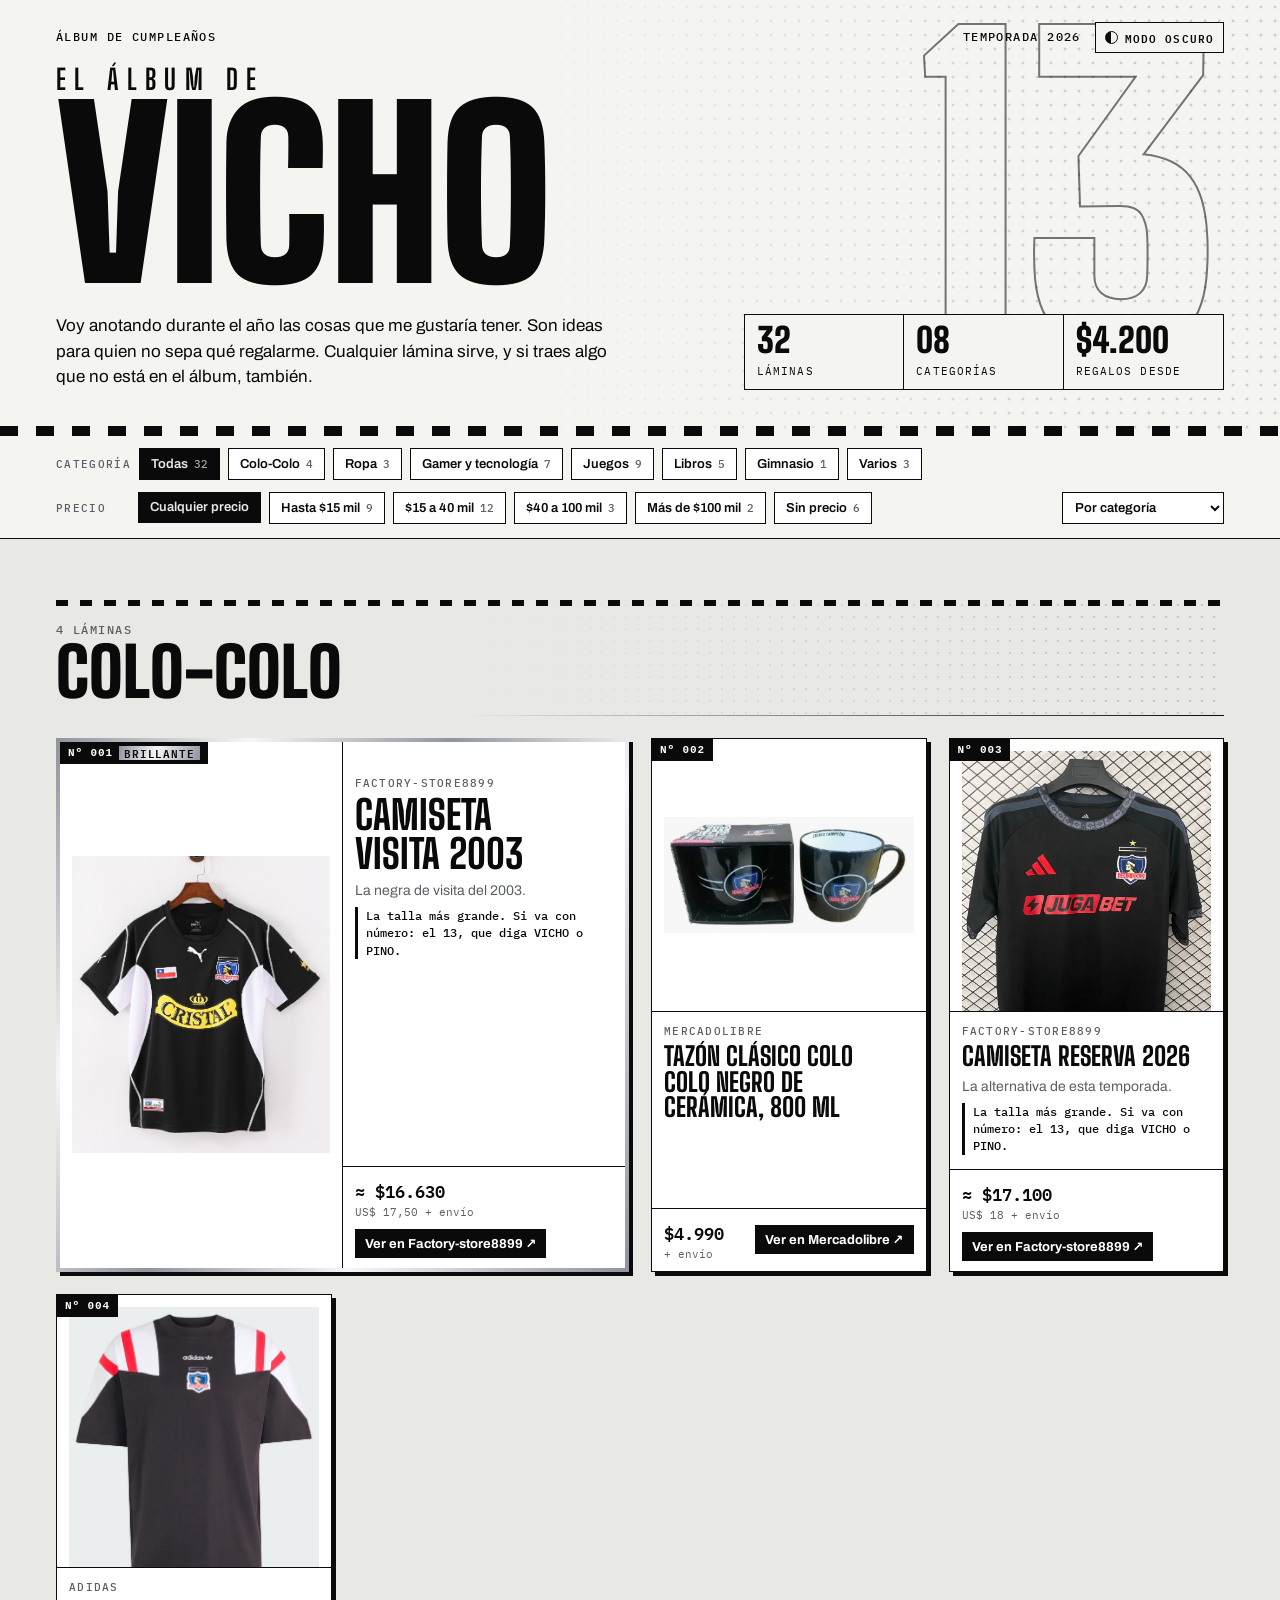
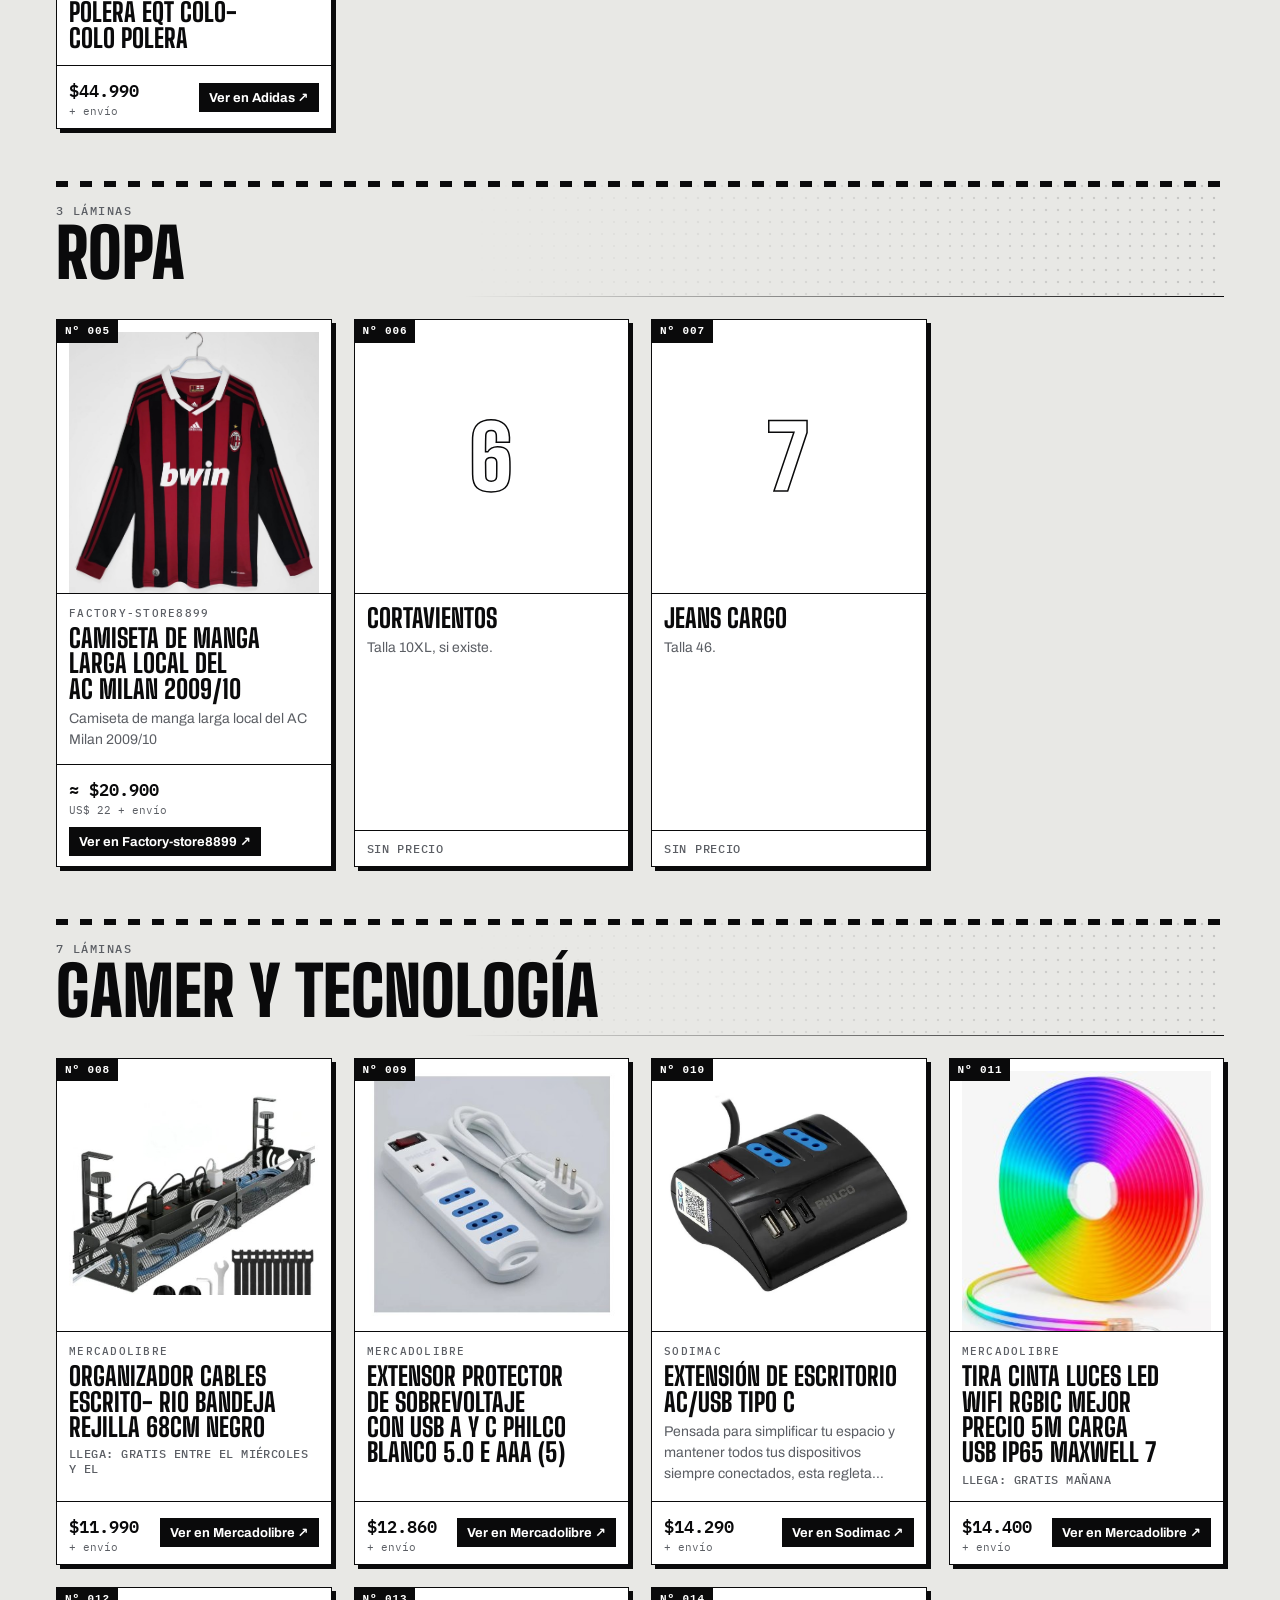
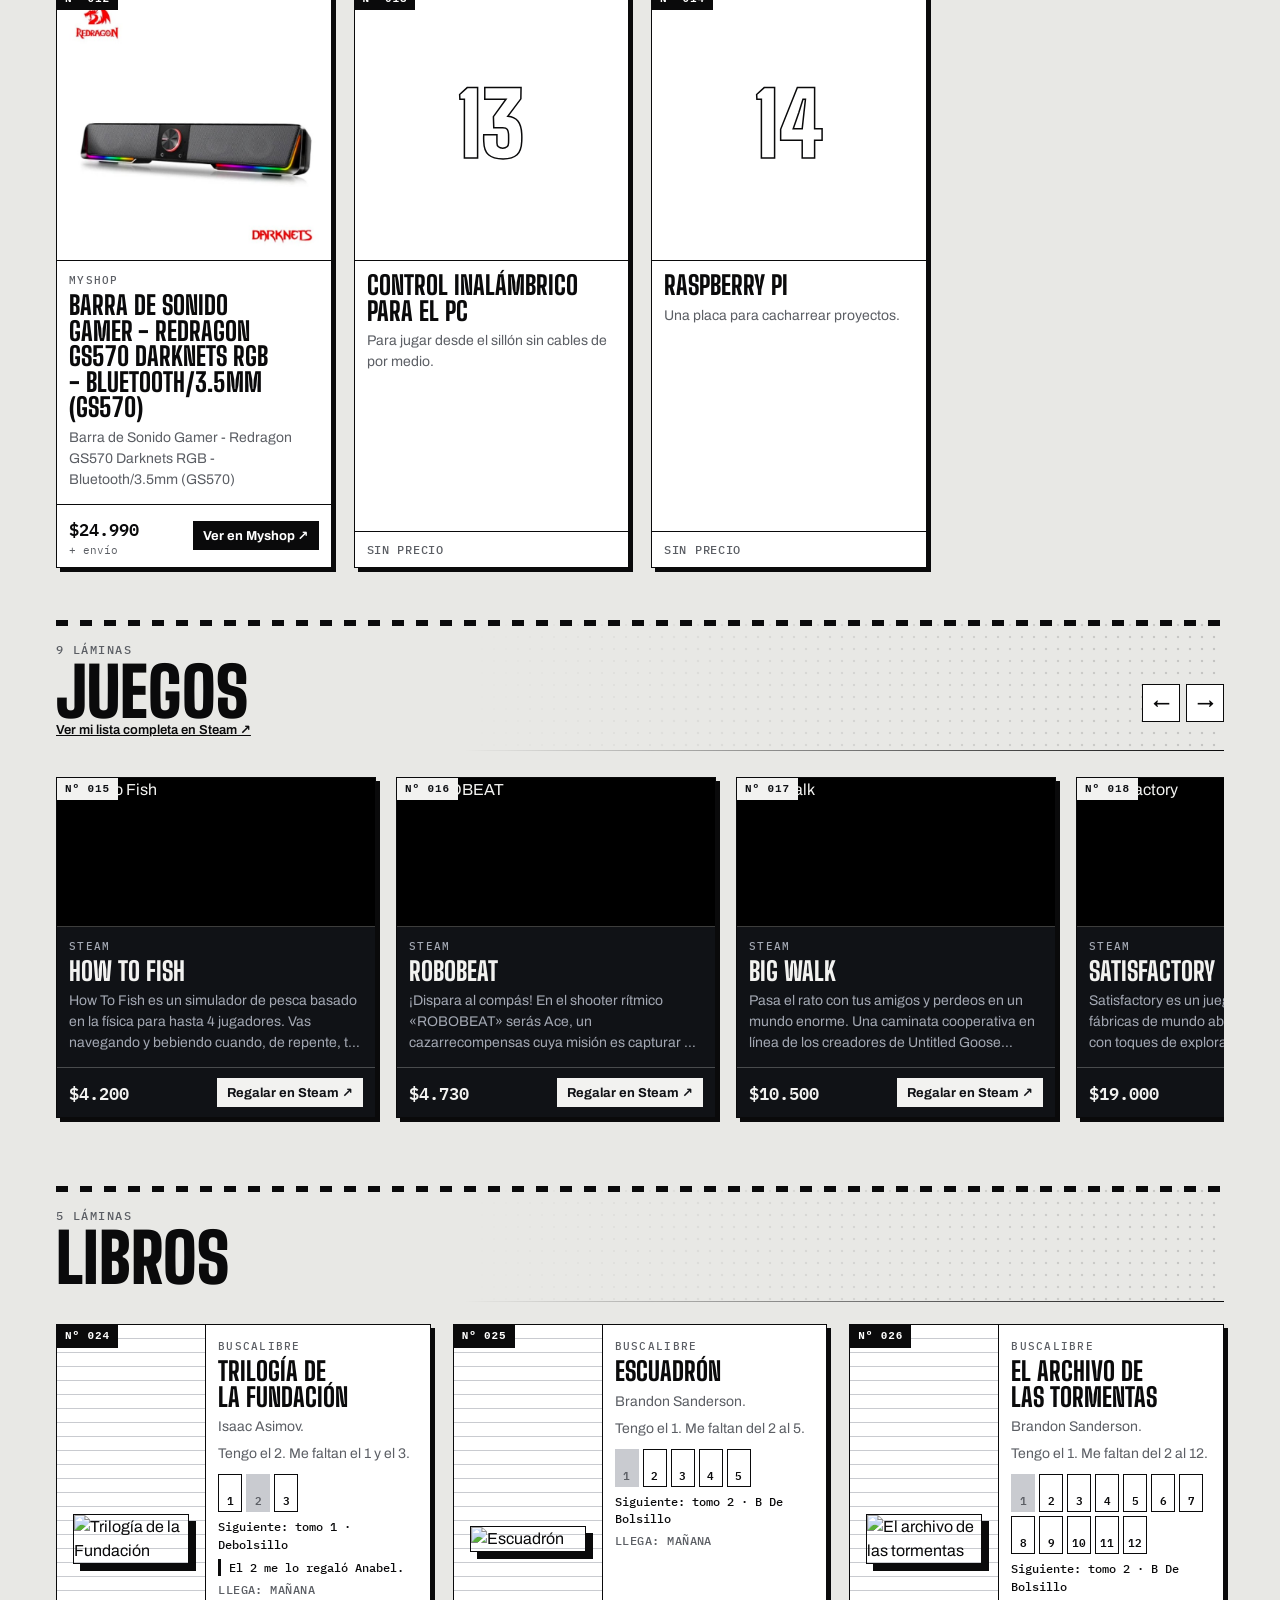
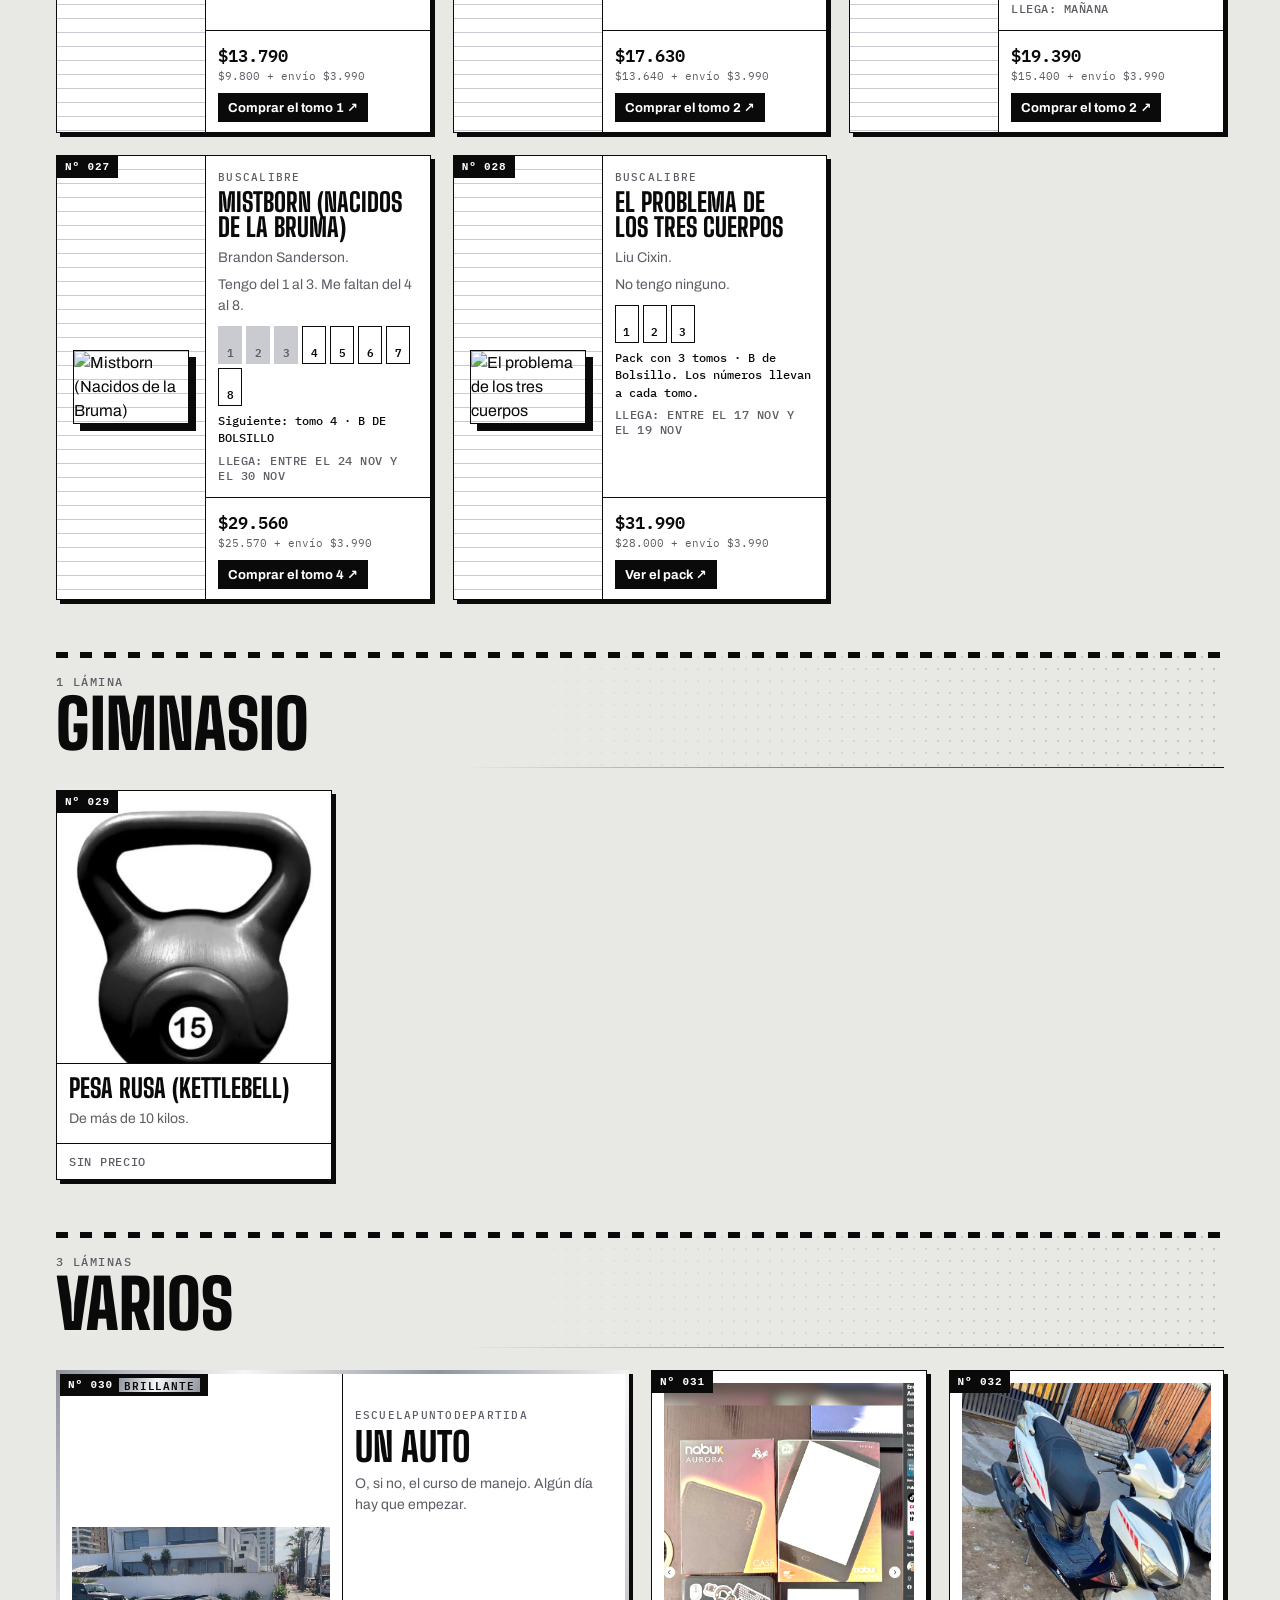
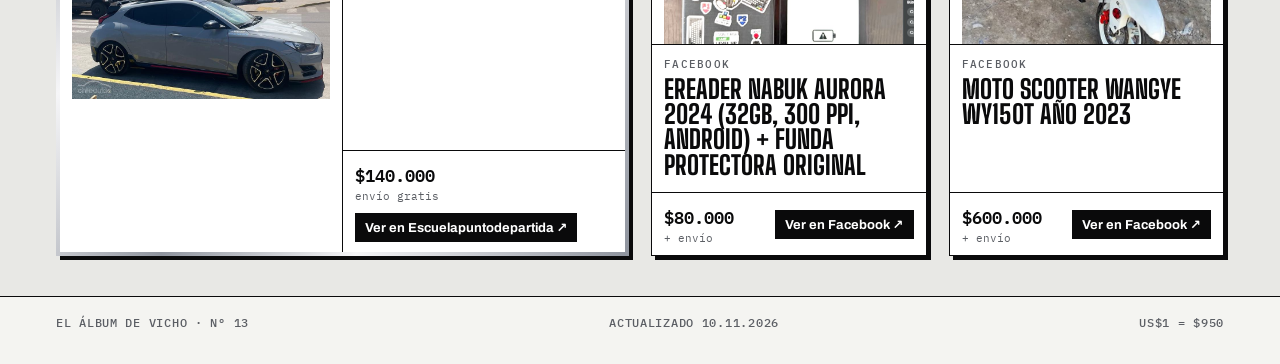
==== commit c41e4c03: "Secciones sin numero; boton de modo claro y oscuro que recuerda la eleccion Co-Authored-By: Claude O" ====
--- a/index.html
+++ b/index.html
@@ -9,6 +9,7 @@
 <link rel="preconnect" href="https://fonts.gstatic.com" crossorigin>
 <link href="https://fonts.googleapis.com/css2?family=Big+Shoulders+Display:wght@700;800;900&family=Archivo:wght@400;600;700&family=IBM+Plex+Mono:wght@400;500;600&display=swap" rel="stylesheet">
 <link rel="stylesheet" href="estilos.css">
+<script>try { var t = localStorage.getItem("album-tema"); if (t === "dark" || t === "light") document.documentElement.setAttribute("data-theme", t); } catch (e) {}</script>
 <style>.sr { position: absolute; width: 1px; height: 1px; overflow: hidden; clip: rect(0 0 0 0); }</style>
 </head>
 <body>
--- a/estilos.css
+++ b/estilos.css
@@ -1,18 +1,19 @@
-/* Layout: álbum de láminas. Portada en banda negra con el dorsal, barra de filtros fija y
-   tres tipos de carta: juego (cápsula apaisada, en carrusel), libro (portada vertical en su estante)
-   y cosa (foto al tamaño que venga). Albo: blanco y negro; el color lo ponen las fotos.
-   Las destacadas son "láminas brillantes": marco plateado con reflejo. */
+/* Layout: álbum de láminas. La portada y las páginas son el mismo papel (claro, o cartulina negra en
+   modo oscuro); cada sección abre como una mini portada con la franja y la trama de puntos.
+   Tres tipos de carta: juego (cápsula de Steam, en carrusel), libro (portada en su estante) y cosa (foto cuadrada).
+   Albo: blanco y negro; el color lo ponen las fotos. Las destacadas son "láminas brillantes" con marco plateado. */
 :root {
-  --papel: #e9eaec;        /* hoja del álbum, gris frío */
+  --papel: #e8e8e5;        /* página del álbum */
+  --portada: #f4f4f1;      /* la tapa, un tono más clara */
+  --portada-tinta: #0a0a0b;
   --lamina: #ffffff;       /* cartón de la lámina */
   --tinta: #0a0a0b;
   --gris: #5b5e64;
   --borde: #0a0a0b;
   --suave: #c9cbd0;
   --marco: #ffffff;        /* fondo de las fotos de producto: siempre blanco */
-  --portada: #0a0a0b;
-  --portada-tinta: #f6f6f4;
-  --juego: #101216;        /* las cartas de juego son oscuras en los dos temas, como Steam */
+  --trama: rgba(10, 10, 11, .16);
+  --juego: #101216;        /* las cartas de juego son oscuras en los dos modos, como Steam */
   --juego-tinta: #f2f2f0;
   --juego-gris: #a3a8b3;
   --plata-1: #f6f6f8;
@@ -22,12 +23,16 @@
   --f-dato: "IBM Plex Mono", ui-monospace, Consolas, monospace;
   color-scheme: light;
 }
-/* Un solo papel para todo el álbum, en modo claro y oscuro: la portada y las páginas son el mismo objeto impreso. */
-:root {
-  --papel: #e8e8e5;        /* página del álbum */
-  --portada: #f4f4f1;      /* la tapa, un tono más clara */
-  --portada-tinta: #0a0a0b;
-  --trama: rgba(10, 10, 11, .16);
+/* Modo oscuro: cartulina negra. Portada y páginas siguen siendo el mismo papel; las fotos quedan sobre blanco. */
+@media (prefers-color-scheme: dark) {
+  :root:not([data-theme="light"]) {
+    --papel: #121212; --portada: #1a1a19; --portada-tinta: #f2f2ef; --lamina: #1d1d1c; --tinta: #f2f2ef; --gris: #a6a5a0;
+    --borde: #f2f2ef; --suave: #3a3a37; --trama: rgba(242, 242, 239, .13); --juego: #0b0c0f; color-scheme: dark;
+  }
+}
+:root[data-theme="dark"] {
+  --papel: #121212; --portada: #1a1a19; --portada-tinta: #f2f2ef; --lamina: #1d1d1c; --tinta: #f2f2ef; --gris: #a6a5a0;
+  --borde: #f2f2ef; --suave: #3a3a37; --trama: rgba(242, 242, 239, .13); --juego: #0b0c0f; color-scheme: dark;
 }
 
 * { box-sizing: border-box; }
@@ -254,6 +259,18 @@
 
 /* ================= Maqueta: el resto del álbum habla como la portada ================= */
 .portada { border-bottom: 0; }
+.portada-sup { position: relative; z-index: 2; align-items: center; }
+.portada-sup > span:last-child { display: flex; align-items: center; gap: 14px; }
+.tema {
+  font: 600 11px var(--f-dato); letter-spacing: .1em; text-transform: uppercase; cursor: pointer;
+  background: var(--portada); color: var(--portada-tinta); border: 1.5px solid var(--portada-tinta); padding: 5px 9px; border-radius: 0;
+  display: inline-flex; align-items: center; gap: 7px;
+}
+.tema::before { /* medio círculo: claro y oscuro */
+  content: ""; width: 11px; height: 11px; border-radius: 50%; border: 1.5px solid currentColor;
+  background: linear-gradient(90deg, currentColor 50%, transparent 50%);
+}
+.tema:hover { background: var(--portada-tinta); color: var(--portada); }
 .portada::before { background: radial-gradient(circle, var(--trama) 1.3px, transparent 1.7px) 0 0 / 14px 14px; }
 
 /* Barra de filtros: papel con la franja de la portada abajo */
@@ -262,7 +279,7 @@
 /* Cada sección abre como una mini portada: franja, número en contorno, nombre grande */
 .categoria { padding-top: 52px; }
 .categoria-cab {
-  position: relative; display: grid; grid-template-columns: auto minmax(0, 1fr) auto; align-items: end; gap: 0 18px;
+  position: relative; display: grid; grid-template-columns: minmax(0, 1fr) auto; align-items: end; gap: 0 18px;
   border-bottom: 0; padding: 22px 0 14px; margin-bottom: 22px;
 }
 .categoria-cab::before { /* la franja de la portada, en chico */
@@ -276,16 +293,12 @@
   -webkit-mask-image: linear-gradient(90deg, transparent 35%, #000); mask-image: linear-gradient(90deg, transparent 35%, #000);
 }
 .categoria { position: relative; z-index: 0; }
-.categoria-cab > .cab-num {
-  font: 900 clamp(64px, 10vw, 112px)/.78 var(--f-display); color: transparent; -webkit-text-stroke: 2px var(--tinta);
-  letter-spacing: -.02em; user-select: none;
-}
 .cab-txt { display: grid; gap: 4px; min-width: 0; }
 .categoria-cab .cab-sup { font: 500 12px var(--f-dato); letter-spacing: .12em; text-transform: uppercase; color: var(--gris); }
 .categoria-cab h2 { font-size: clamp(40px, 6.5vw, 68px); }
 .categoria-cab .cab-link, .categoria-cab .flechas { align-self: end; }
-.categoria-cab .cab-link { grid-column: 2; font: 600 13px var(--f-texto); }
-.categoria-cab .flechas { grid-column: 3; grid-row: 1; margin: 0; }
+.categoria-cab .cab-link { grid-column: 1; font: 600 13px var(--f-texto); }
+.categoria-cab .flechas { grid-column: 2; grid-row: 1; margin: 0; }
 
 /* Sin foto: la trama de la portada con el número en contorno */
 .lamina-foto.sin-foto {
